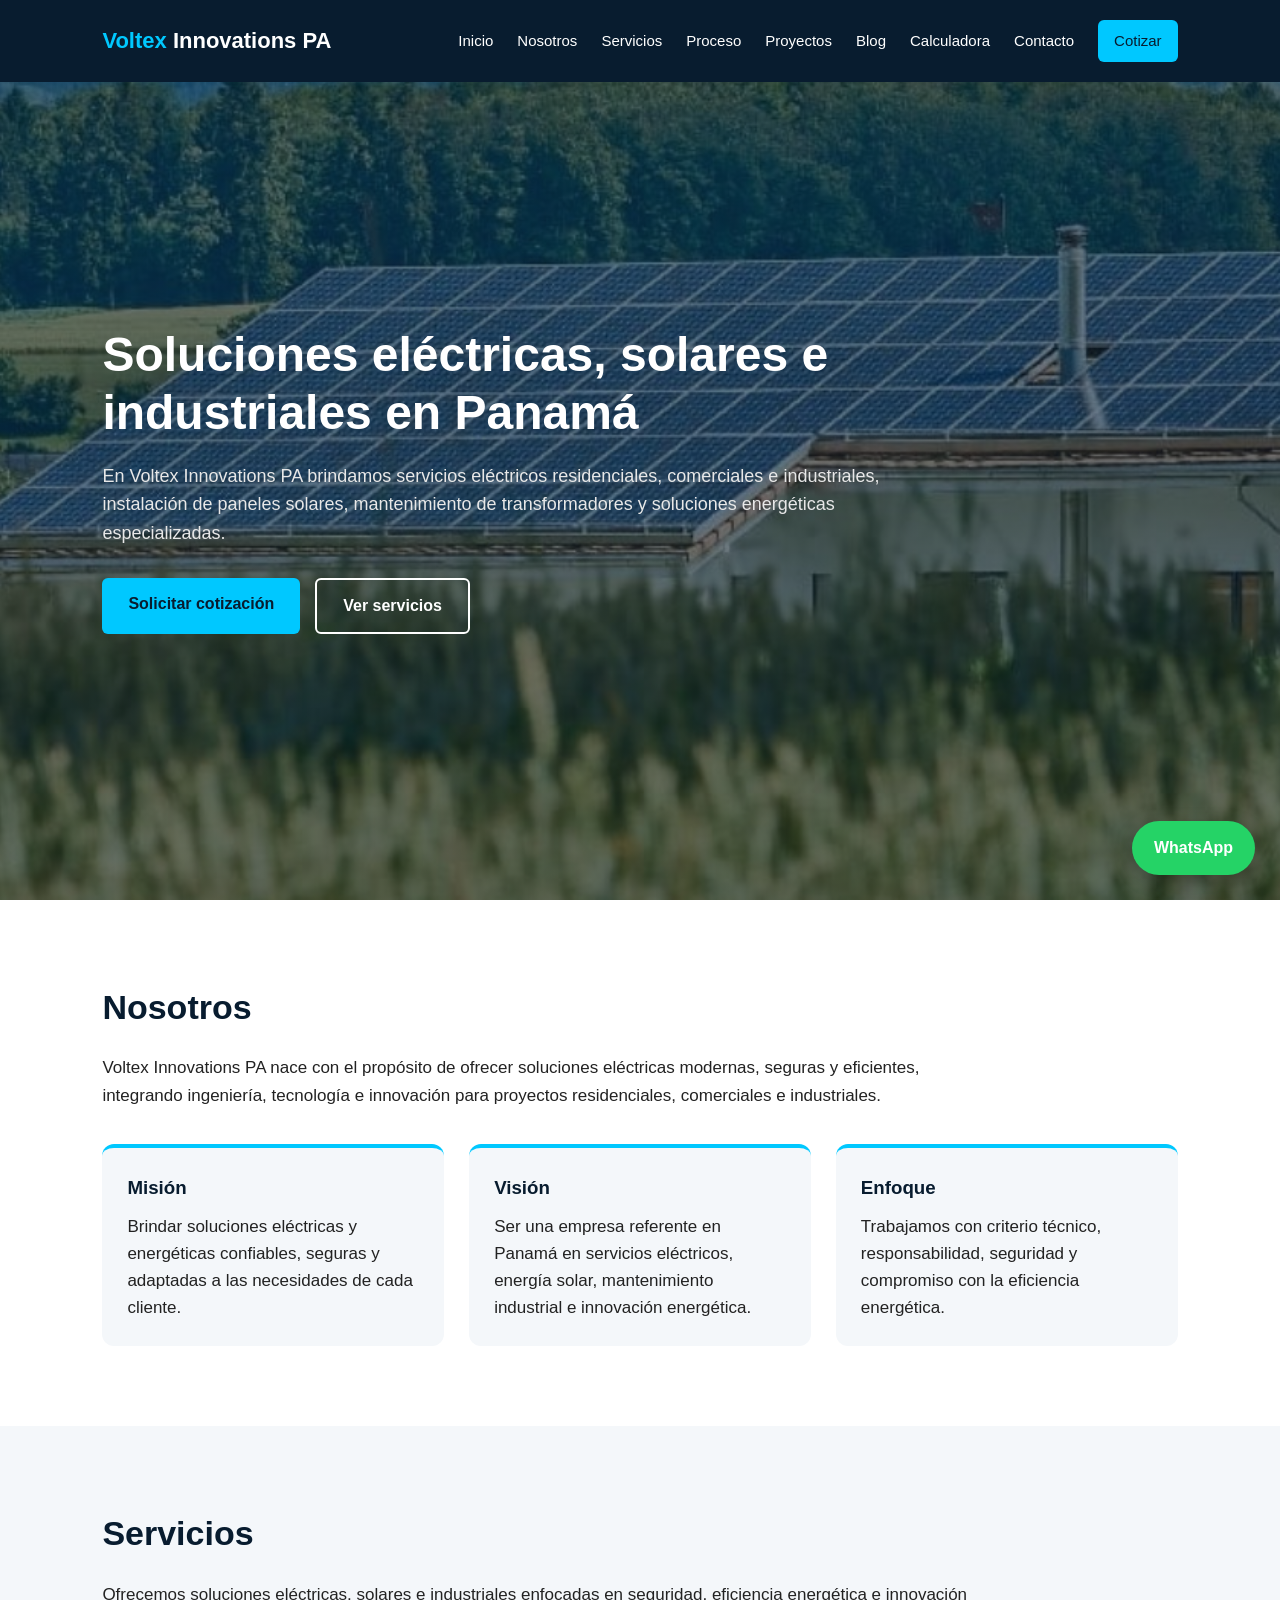
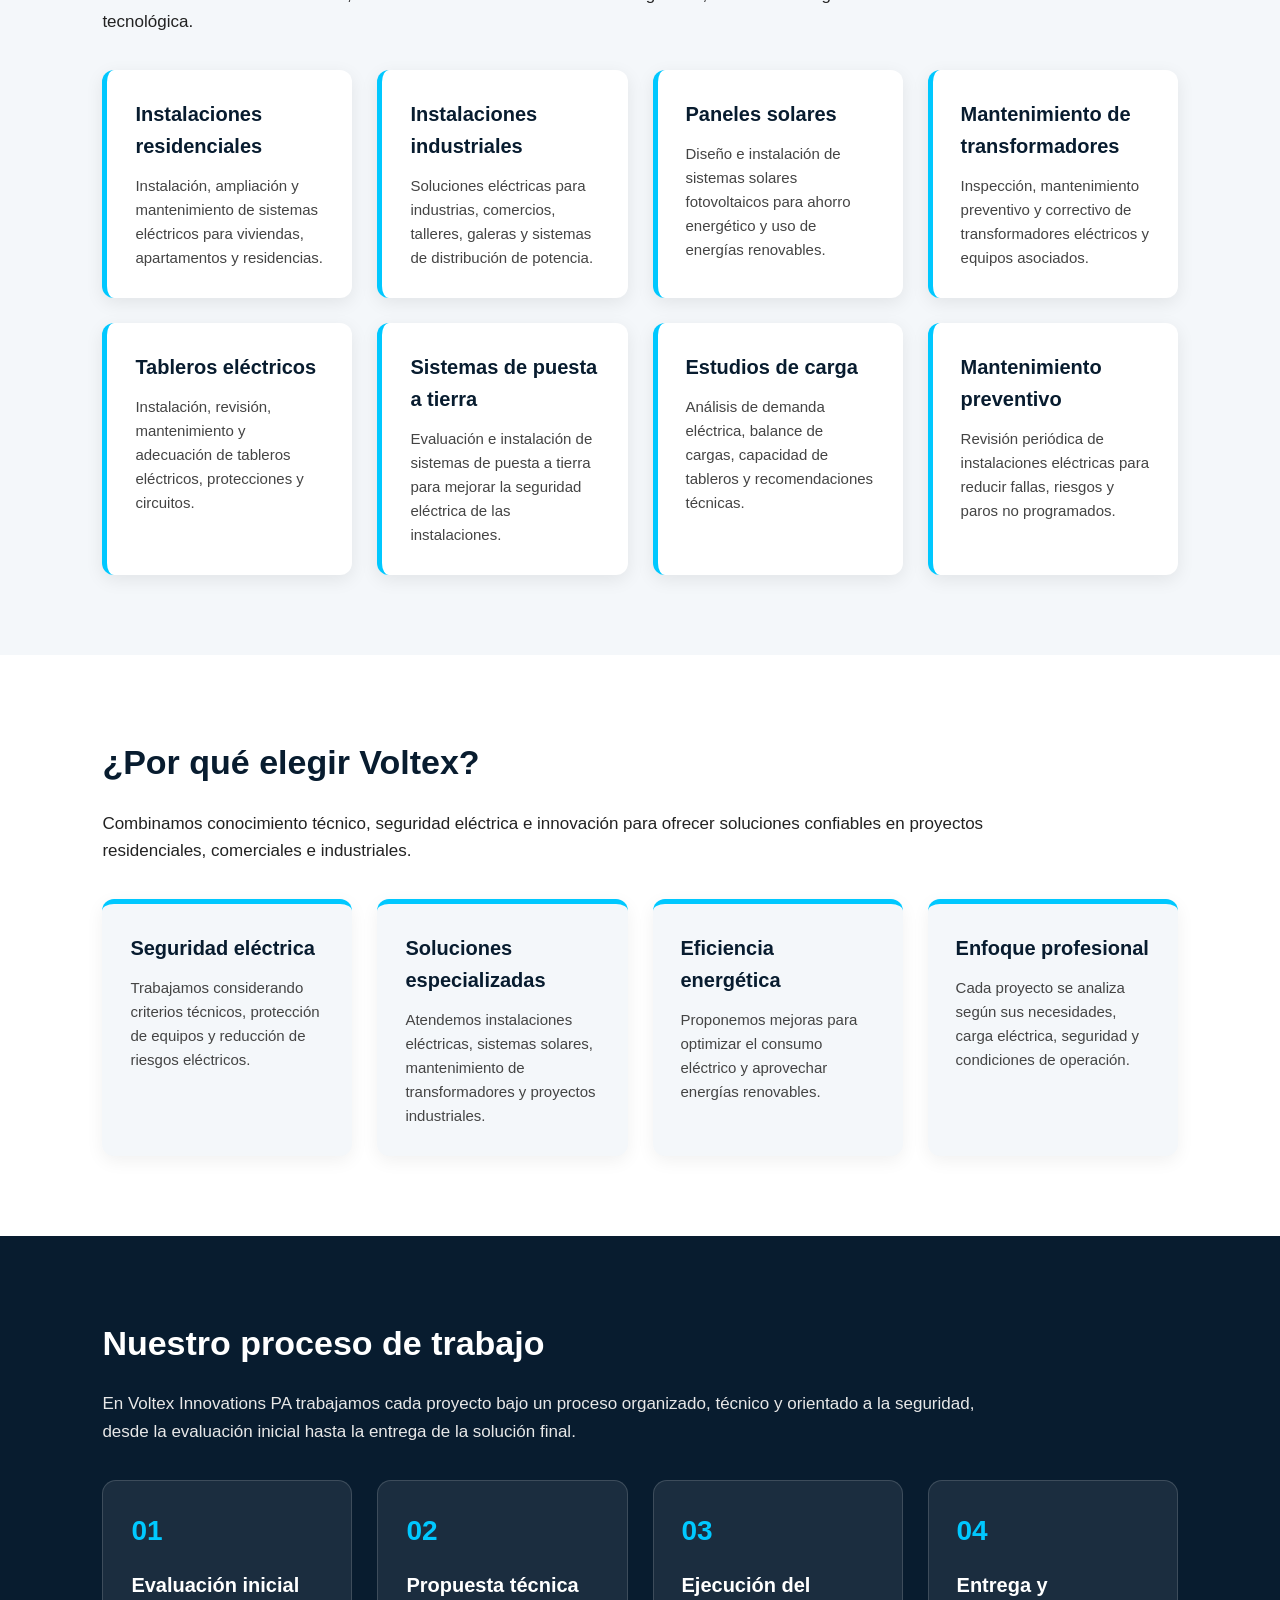
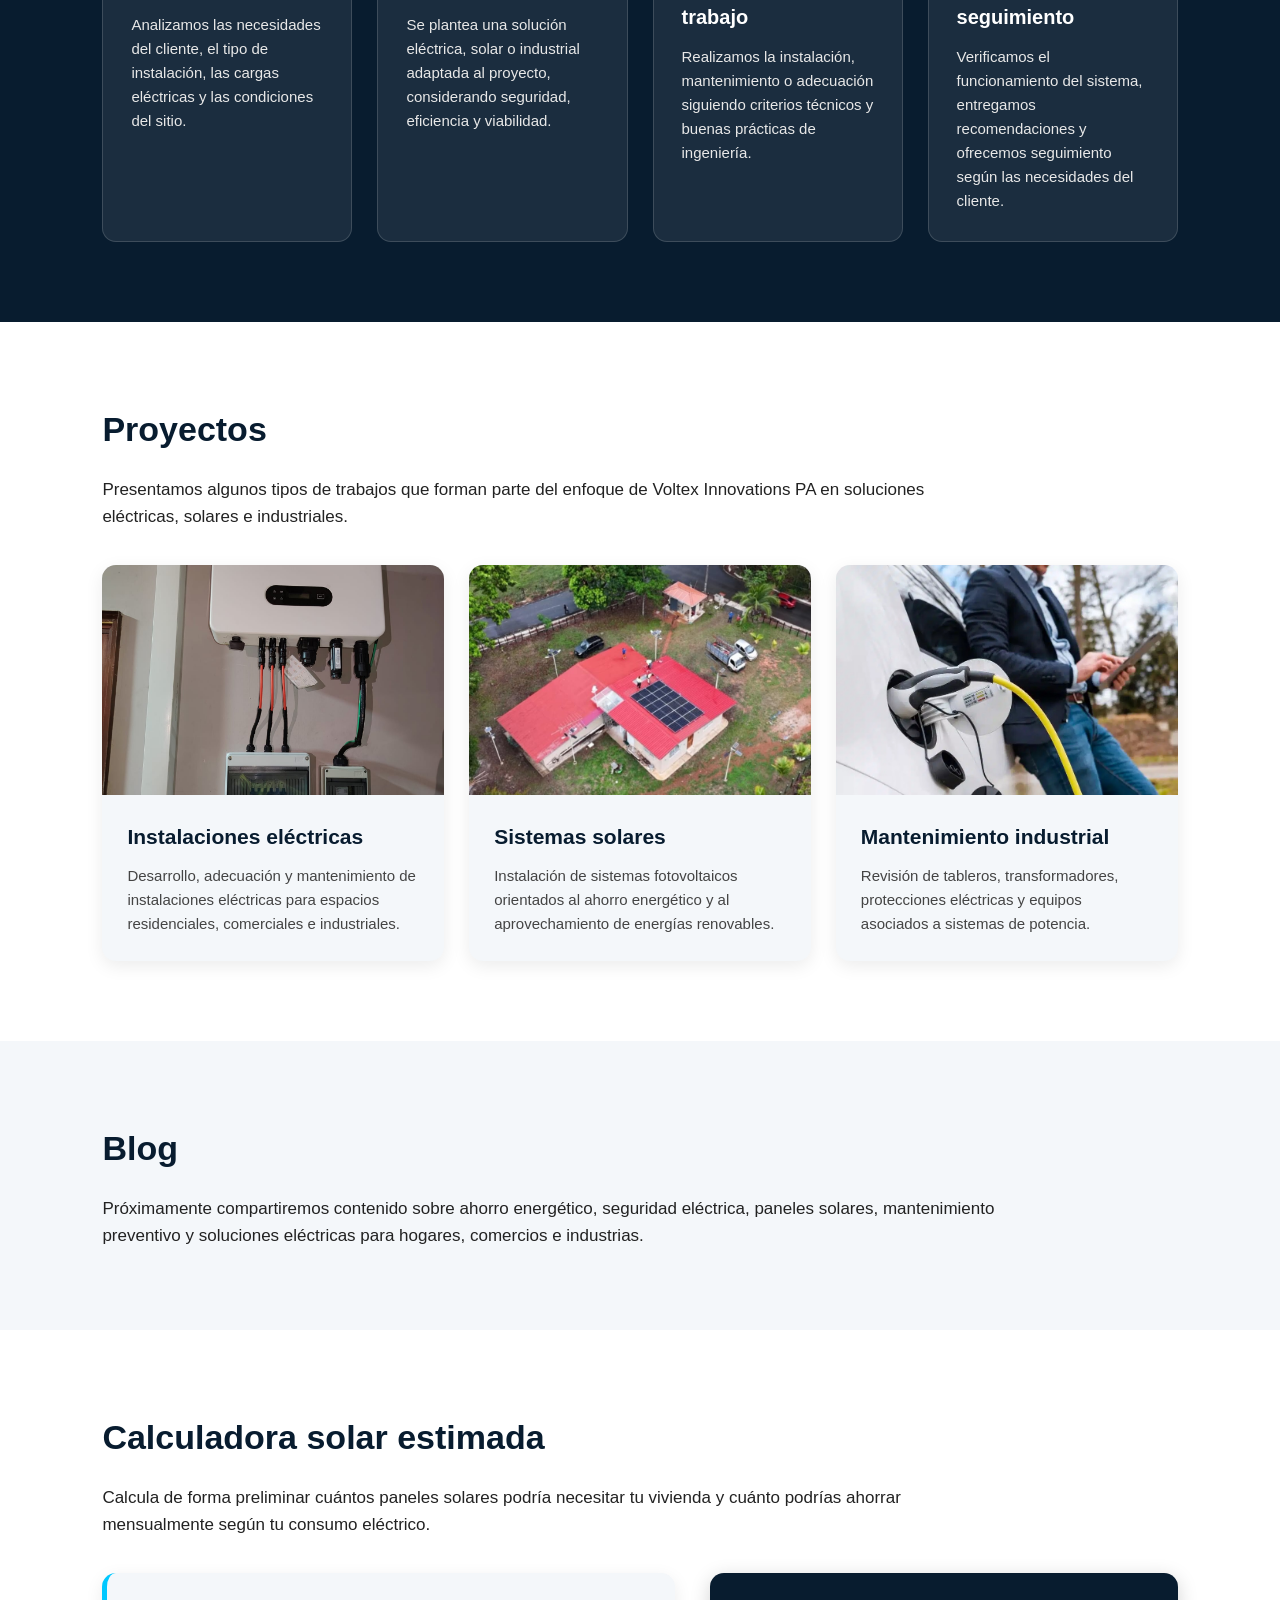
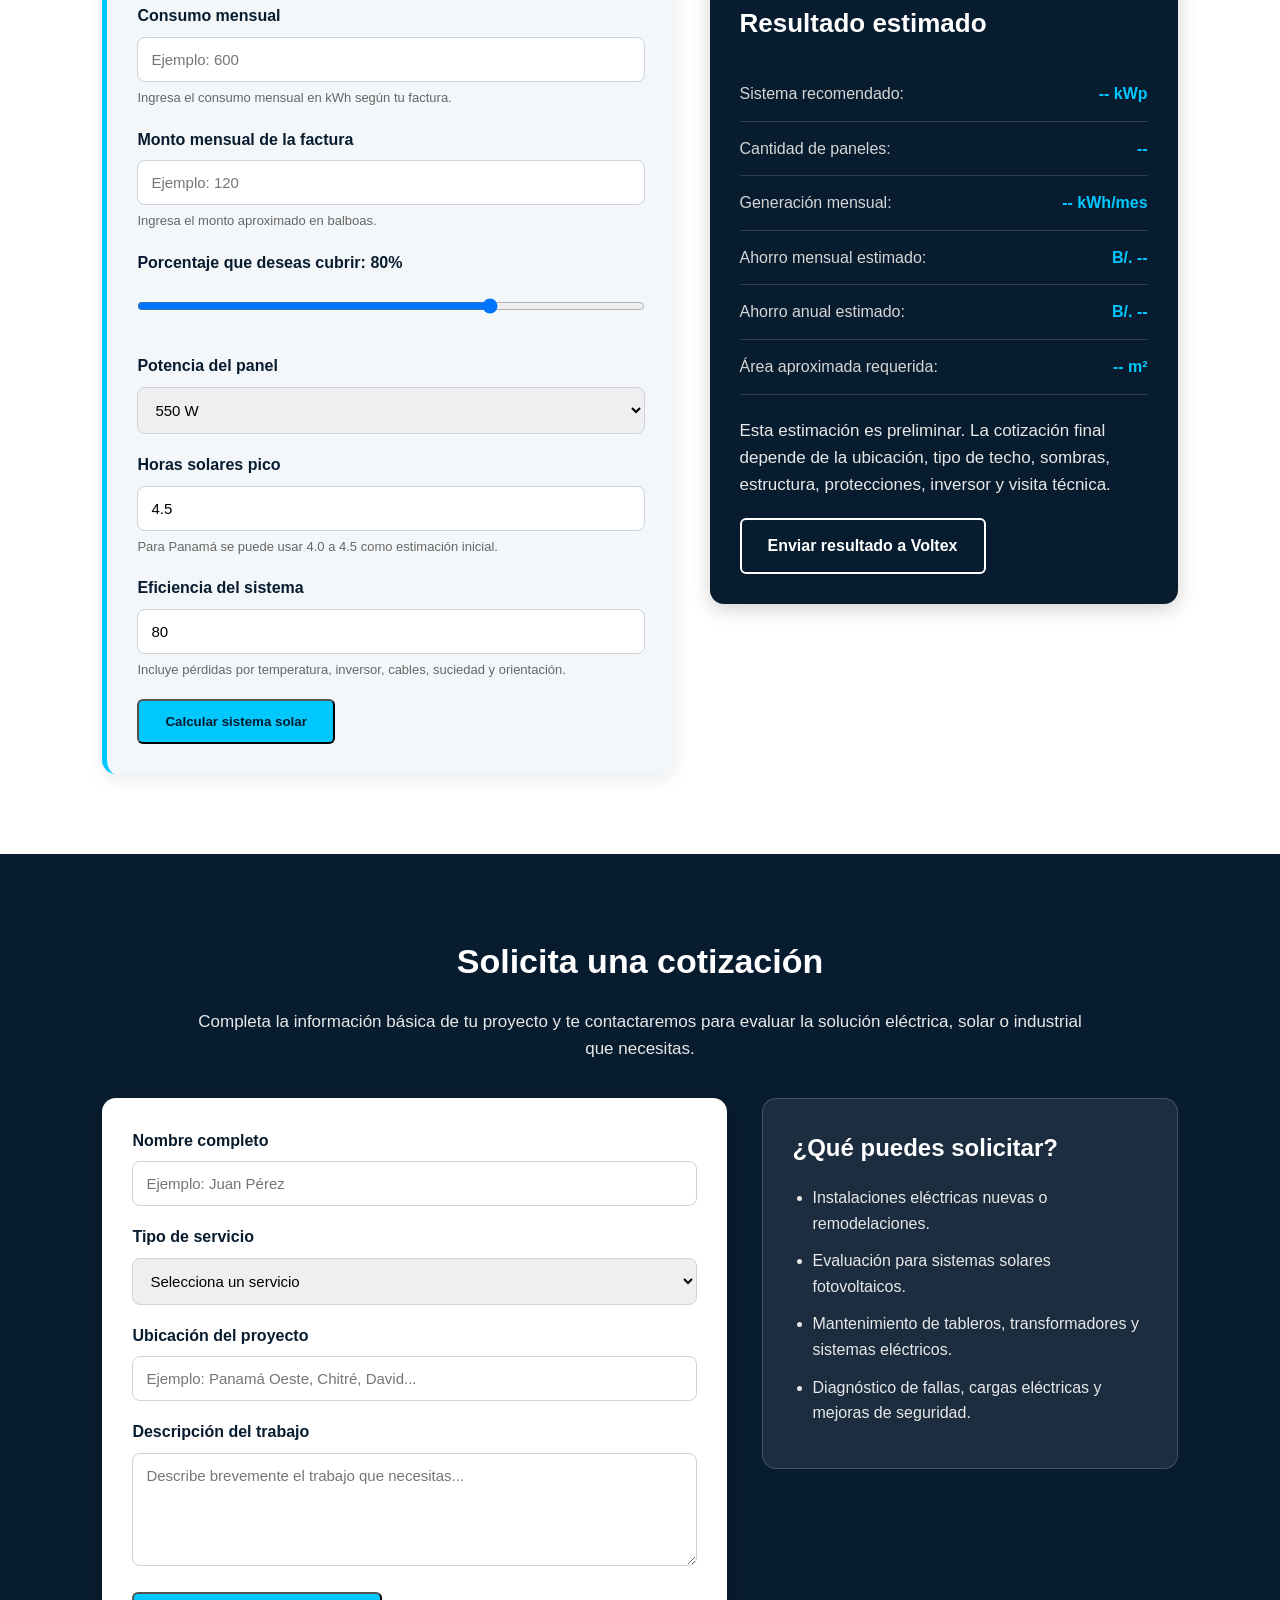
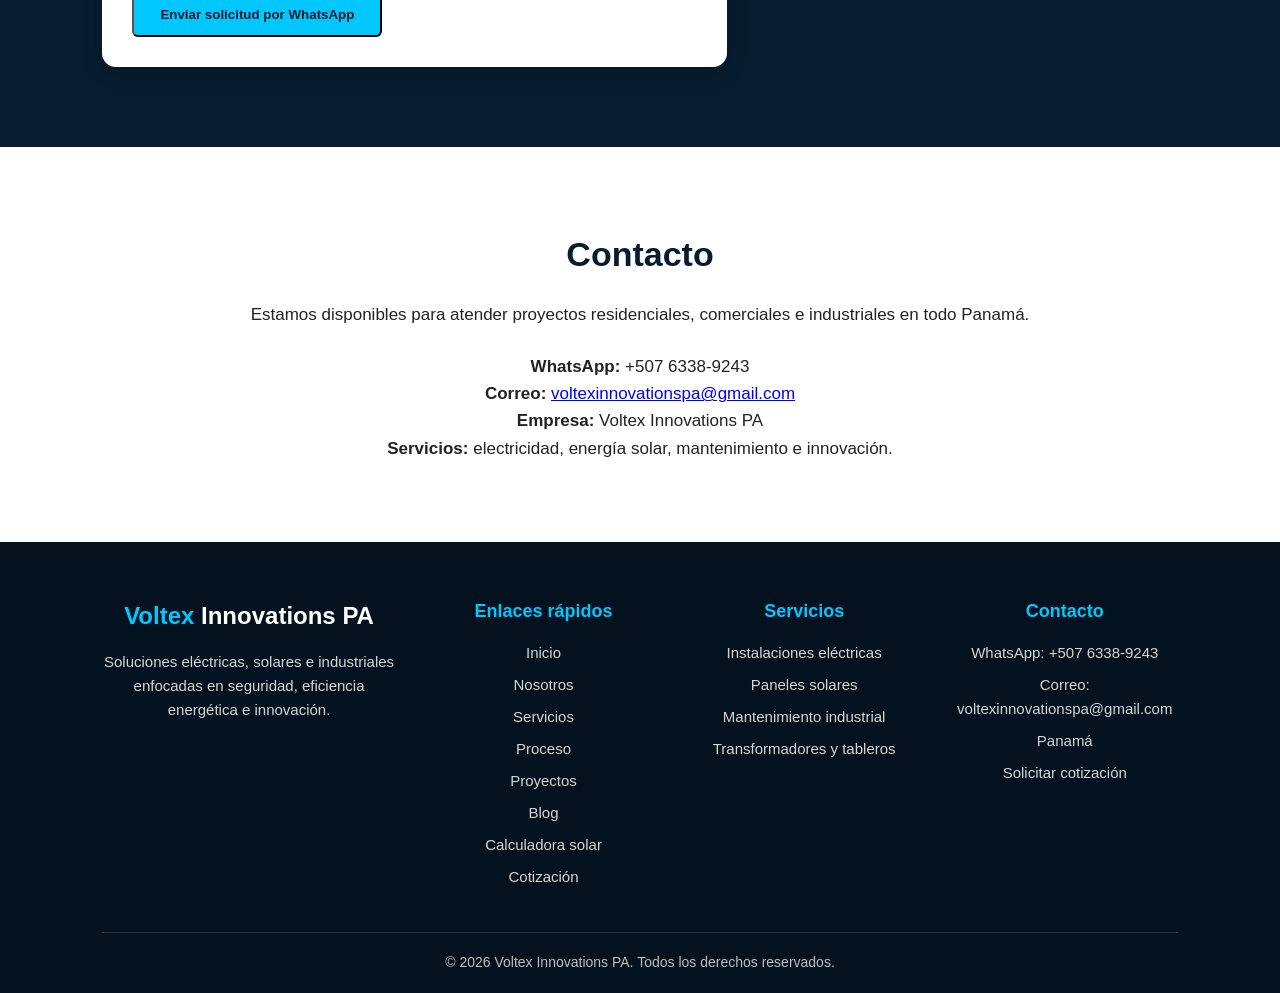
==== index.html @ 698ea549 "Oculta enlace suelto de calculadora" ====
<!DOCTYPE html>
<html lang="es">
<head>
  <meta charset="UTF-8" />
  <meta name="viewport" content="width=device-width, initial-scale=1.0" />

  <title>Voltex Innovations PA | Soluciones eléctricas y solares en Panamá</title>

  <meta
    name="description"
    content="Voltex Innovations PA ofrece soluciones eléctricas residenciales, industriales, paneles solares, mantenimiento de transformadores, tableros eléctricos y servicios energéticos especializados en Panamá."
  />

  <meta
    name="keywords"
    content="Voltex Innovations PA, instalaciones eléctricas Panamá, paneles solares Panamá, mantenimiento de transformadores, tableros eléctricos, energía solar, servicios eléctricos residenciales, servicios eléctricos industriales"
  />

  <meta name="author" content="Voltex Innovations PA" />

  <!-- Vista previa al compartir en WhatsApp, Facebook o redes sociales -->
  <meta property="og:title" content="Voltex Innovations PA" />
  <meta
    property="og:description"
    content="Soluciones eléctricas, solares e industriales enfocadas en seguridad, eficiencia energética e innovación."
  />
  <meta property="og:image" content="img/preview.jpg" />
  <meta property="og:type" content="website" />

  <!-- Ícono de la pestaña del navegador -->
  <link rel="icon" type="image/png" href="img/favicon.png" />

  <link rel="stylesheet" href="styles.css?v=2" />
</head>

<body>

  <!-- ENCABEZADO -->
  <header class="header">
    <div class="logo">
      <span>Voltex</span> Innovations PA
    </div>

    <button class="menu-toggle" id="menu-toggle" type="button" aria-label="Abrir menú">
      ☰
    </button>

    <nav class="nav" id="nav">
      <a href="#inicio">Inicio</a>
      <a href="#nosotros">Nosotros</a>
      <a href="#servicios">Servicios</a>
      <a href="#proceso">Proceso</a>
      <a href="#proyectos">Proyectos</a>
      <a href="#blog">Blog</a>
      <a href="#calculadora-solar">Calculadora</a>
      <a href="#contacto">Contacto</a>
      <a href="#cotizacion" class="nav-cta">Cotizar</a>
    </nav>
  </header>

  <!-- SECCIÓN PRINCIPAL -->
  <section id="inicio" class="hero">
    <div class="hero-content">
      <h1>Soluciones eléctricas, solares e industriales en Panamá</h1>

      <p>
        En Voltex Innovations PA brindamos servicios eléctricos residenciales,
        comerciales e industriales, instalación de paneles solares, mantenimiento
        de transformadores y soluciones energéticas especializadas.
      </p>

      <div class="hero-buttons">
        <a href="#cotizacion" class="btn primary">Solicitar cotización</a>
        <a href="#servicios" class="btn secondary">Ver servicios</a>
      </div>
    </div>
  </section>

  <!-- NOSOTROS -->
  <section id="nosotros" class="section">
    <h2>Nosotros</h2>

    <p>
      Voltex Innovations PA nace con el propósito de ofrecer soluciones eléctricas
      modernas, seguras y eficientes, integrando ingeniería, tecnología e innovación
      para proyectos residenciales, comerciales e industriales.
    </p>

    <div class="about-grid">
      <div class="about-box">
        <h3>Misión</h3>
        <p>
          Brindar soluciones eléctricas y energéticas confiables, seguras y adaptadas
          a las necesidades de cada cliente.
        </p>
      </div>

      <div class="about-box">
        <h3>Visión</h3>
        <p>
          Ser una empresa referente en Panamá en servicios eléctricos, energía solar,
          mantenimiento industrial e innovación energética.
        </p>
      </div>

      <div class="about-box">
        <h3>Enfoque</h3>
        <p>
          Trabajamos con criterio técnico, responsabilidad, seguridad y compromiso
          con la eficiencia energética.
        </p>
      </div>
    </div>
  </section>

  <!-- SERVICIOS -->
  <section id="servicios" class="section gray">
    <h2>Servicios</h2>

    <p>
      Ofrecemos soluciones eléctricas, solares e industriales enfocadas en seguridad,
      eficiencia energética e innovación tecnológica.
    </p>

    <div class="cards">
      <div class="card">
        <h3>Instalaciones residenciales</h3>
        <p>
          Instalación, ampliación y mantenimiento de sistemas eléctricos para viviendas,
          apartamentos y residencias.
        </p>
      </div>

      <div class="card">
        <h3>Instalaciones industriales</h3>
        <p>
          Soluciones eléctricas para industrias, comercios, talleres, galeras y sistemas
          de distribución de potencia.
        </p>
      </div>

      <div class="card">
        <h3>Paneles solares</h3>
        <p>
          Diseño e instalación de sistemas solares fotovoltaicos para ahorro energético
          y uso de energías renovables.
        </p>
      </div>

      <div class="card">
        <h3>Mantenimiento de transformadores</h3>
        <p>
          Inspección, mantenimiento preventivo y correctivo de transformadores eléctricos
          y equipos asociados.
        </p>
      </div>

      <div class="card">
        <h3>Tableros eléctricos</h3>
        <p>
          Instalación, revisión, mantenimiento y adecuación de tableros eléctricos,
          protecciones y circuitos.
        </p>
      </div>

      <div class="card">
        <h3>Sistemas de puesta a tierra</h3>
        <p>
          Evaluación e instalación de sistemas de puesta a tierra para mejorar la
          seguridad eléctrica de las instalaciones.
        </p>
      </div>

      <div class="card">
        <h3>Estudios de carga</h3>
        <p>
          Análisis de demanda eléctrica, balance de cargas, capacidad de tableros y
          recomendaciones técnicas.
        </p>
      </div>

      <div class="card">
        <h3>Mantenimiento preventivo</h3>
        <p>
          Revisión periódica de instalaciones eléctricas para reducir fallas, riesgos
          y paros no programados.
        </p>
      </div>
    </div>
  </section>

  <!-- POR QUÉ ELEGIRNOS -->
  <section class="section why-us">
    <h2>¿Por qué elegir Voltex?</h2>

    <p>
      Combinamos conocimiento técnico, seguridad eléctrica e innovación para ofrecer
      soluciones confiables en proyectos residenciales, comerciales e industriales.
    </p>

    <div class="why-grid">
      <div class="why-card">
        <h3>Seguridad eléctrica</h3>
        <p>
          Trabajamos considerando criterios técnicos, protección de equipos y reducción
          de riesgos eléctricos.
        </p>
      </div>

      <div class="why-card">
        <h3>Soluciones especializadas</h3>
        <p>
          Atendemos instalaciones eléctricas, sistemas solares, mantenimiento de
          transformadores y proyectos industriales.
        </p>
      </div>

      <div class="why-card">
        <h3>Eficiencia energética</h3>
        <p>
          Proponemos mejoras para optimizar el consumo eléctrico y aprovechar energías
          renovables.
        </p>
      </div>

      <div class="why-card">
        <h3>Enfoque profesional</h3>
        <p>
          Cada proyecto se analiza según sus necesidades, carga eléctrica, seguridad y
          condiciones de operación.
        </p>
      </div>
    </div>
  </section>

  <!-- PROCESO DE TRABAJO -->
  <section id="proceso" class="section process-section">
    <h2>Nuestro proceso de trabajo</h2>

    <p>
      En Voltex Innovations PA trabajamos cada proyecto bajo un proceso organizado,
      técnico y orientado a la seguridad, desde la evaluación inicial hasta la entrega
      de la solución final.
    </p>

    <div class="process-grid">
      <div class="process-card">
        <span>01</span>
        <h3>Evaluación inicial</h3>
        <p>
          Analizamos las necesidades del cliente, el tipo de instalación, las cargas
          eléctricas y las condiciones del sitio.
        </p>
      </div>

      <div class="process-card">
        <span>02</span>
        <h3>Propuesta técnica</h3>
        <p>
          Se plantea una solución eléctrica, solar o industrial adaptada al proyecto,
          considerando seguridad, eficiencia y viabilidad.
        </p>
      </div>

      <div class="process-card">
        <span>03</span>
        <h3>Ejecución del trabajo</h3>
        <p>
          Realizamos la instalación, mantenimiento o adecuación siguiendo criterios
          técnicos y buenas prácticas de ingeniería.
        </p>
      </div>

      <div class="process-card">
        <span>04</span>
        <h3>Entrega y seguimiento</h3>
        <p>
          Verificamos el funcionamiento del sistema, entregamos recomendaciones y
          ofrecemos seguimiento según las necesidades del cliente.
        </p>
      </div>
    </div>
  </section>

  <!-- PROYECTOS -->
  <section id="proyectos" class="section">
    <h2>Proyectos</h2>

    <p>
      Presentamos algunos tipos de trabajos que forman parte del enfoque de Voltex
      Innovations PA en soluciones eléctricas, solares e industriales.
    </p>

    <div class="projects-gallery">
      <div class="gallery-card">
        <img src="img/proyecto1.jpg" alt="Instalación eléctrica residencial o comercial" />

        <div class="gallery-content">
          <h3>Instalaciones eléctricas</h3>
          <p>
            Desarrollo, adecuación y mantenimiento de instalaciones eléctricas para
            espacios residenciales, comerciales e industriales.
          </p>
        </div>
      </div>

      <div class="gallery-card">
        <img src="img/proyecto2.jpg" alt="Sistema de paneles solares" />

        <div class="gallery-content">
          <h3>Sistemas solares</h3>
          <p>
            Instalación de sistemas fotovoltaicos orientados al ahorro energético y al
            aprovechamiento de energías renovables.
          </p>
        </div>
      </div>

      <div class="gallery-card">
        <img src="img/proyecto3.jpg" alt="Mantenimiento eléctrico industrial" />

        <div class="gallery-content">
          <h3>Mantenimiento industrial</h3>
          <p>
            Revisión de tableros, transformadores, protecciones eléctricas y equipos
            asociados a sistemas de potencia.
          </p>
        </div>
      </div>
    </div>
  </section>

  <!-- BLOG -->
  <section id="blog" class="section gray">
    <h2>Blog</h2>

    <p>
      Próximamente compartiremos contenido sobre ahorro energético, seguridad eléctrica,
      paneles solares, mantenimiento preventivo y soluciones eléctricas para hogares,
      comercios e industrias.
    </p>
  </section>

  <!-- CALCULADORA SOLAR - VERSION ACTUALIZADA -->
  <section id="calculadora-solar" class="section solar-calculator-section">
    <h2>Calculadora solar estimada</h2>

    <p>
      Calcula de forma preliminar cuántos paneles solares podría necesitar tu vivienda
      y cuánto podrías ahorrar mensualmente según tu consumo eléctrico.
    </p>

    <div class="solar-calculator-container">
      <form id="solar-calculator-form" class="solar-form">
        <div class="form-group">
          <label for="consumo-kwh">Consumo mensual</label>
          <input
            type="number"
            id="consumo-kwh"
            placeholder="Ejemplo: 600"
            min="1"
            required
          />
          <small>Ingresa el consumo mensual en kWh según tu factura.</small>
        </div>

        <div class="form-group">
          <label for="factura-mensual">Monto mensual de la factura</label>
          <input
            type="number"
            id="factura-mensual"
            placeholder="Ejemplo: 120"
            min="1"
            step="0.01"
            required
          />
          <small>Ingresa el monto aproximado en balboas.</small>
        </div>

        <div class="form-group">
          <label for="cobertura-solar">
            Porcentaje que deseas cubrir: <span id="cobertura-valor">80%</span>
          </label>
          <input
            type="range"
            id="cobertura-solar"
            min="30"
            max="100"
            value="80"
            step="5"
          />
        </div>

        <div class="form-group">
          <label for="potencia-panel">Potencia del panel</label>
          <select id="potencia-panel">
            <option value="550">550 W</option>
            <option value="580">580 W</option>
            <option value="600">600 W</option>
          </select>
        </div>

        <div class="form-group">
          <label for="horas-sol">Horas solares pico</label>
          <input
            type="number"
            id="horas-sol"
            value="4.5"
            min="3"
            max="6"
            step="0.1"
          />
          <small>Para Panamá se puede usar 4.0 a 4.5 como estimación inicial.</small>
        </div>

        <div class="form-group">
          <label for="eficiencia-sistema">Eficiencia del sistema</label>
          <input
            type="number"
            id="eficiencia-sistema"
            value="80"
            min="60"
            max="95"
            step="1"
          />
          <small>Incluye pérdidas por temperatura, inversor, cables, suciedad y orientación.</small>
        </div>

        <button type="submit" class="btn primary">
          Calcular sistema solar
        </button>
      </form>

      <div class="solar-results" id="solar-results">
        <h3>Resultado estimado</h3>

        <div class="result-item">
          <span>Sistema recomendado:</span>
          <strong id="resultado-kwp">-- kWp</strong>
        </div>

        <div class="result-item">
          <span>Cantidad de paneles:</span>
          <strong id="resultado-paneles">--</strong>
        </div>

        <div class="result-item">
          <span>Generación mensual:</span>
          <strong id="resultado-generacion">-- kWh/mes</strong>
        </div>

        <div class="result-item">
          <span>Ahorro mensual estimado:</span>
          <strong id="resultado-ahorro-mensual">B/. --</strong>
        </div>

        <div class="result-item">
          <span>Ahorro anual estimado:</span>
          <strong id="resultado-ahorro-anual">B/. --</strong>
        </div>

        <div class="result-item">
          <span>Área aproximada requerida:</span>
          <strong id="resultado-area">-- m²</strong>
        </div>

        <p class="solar-note">
          Esta estimación es preliminar. La cotización final depende de la ubicación,
          tipo de techo, sombras, estructura, protecciones, inversor y visita técnica.
        </p>

        <a
          id="solar-whatsapp"
          class="btn secondary solar-whatsapp-btn"
          href="#"
          target="_blank"
          rel="noopener noreferrer"
        >
          Enviar resultado a Voltex
        </a>
      </div>
    </div>
  </section>

  <!-- COTIZACIÓN -->
  <section id="cotizacion" class="section cotizacion">
    <h2>Solicita una cotización</h2>

    <p>
      Completa la información básica de tu proyecto y te contactaremos para evaluar
      la solución eléctrica, solar o industrial que necesitas.
    </p>

    <div class="quote-container">
      <form class="quote-form" id="quote-form">
        <div class="form-group">
          <label for="nombre">Nombre completo</label>
          <input
            type="text"
            id="nombre"
            name="nombre"
            placeholder="Ejemplo: Juan Pérez"
            required
          />
        </div>

        <div class="form-group">
          <label for="servicio">Tipo de servicio</label>
          <select id="servicio" name="servicio" required>
            <option value="">Selecciona un servicio</option>
            <option value="Instalación eléctrica residencial">Instalación eléctrica residencial</option>
            <option value="Instalación eléctrica industrial">Instalación eléctrica industrial</option>
            <option value="Paneles solares">Paneles solares</option>
            <option value="Mantenimiento de transformadores">Mantenimiento de transformadores</option>
            <option value="Tableros eléctricos">Tableros eléctricos</option>
            <option value="Sistema de puesta a tierra">Sistema de puesta a tierra</option>
            <option value="Estudio de carga">Estudio de carga</option>
            <option value="Mantenimiento preventivo">Mantenimiento preventivo</option>
            <option value="Otro servicio">Otro servicio</option>
          </select>
        </div>

        <div class="form-group">
          <label for="ubicacion">Ubicación del proyecto</label>
          <input
            type="text"
            id="ubicacion"
            name="ubicacion"
            placeholder="Ejemplo: Panamá Oeste, Chitré, David..."
            required
          />
        </div>

        <div class="form-group">
          <label for="descripcion">Descripción del trabajo</label>
          <textarea
            id="descripcion"
            name="descripcion"
            rows="5"
            placeholder="Describe brevemente el trabajo que necesitas..."
            required
          ></textarea>
        </div>

        <button type="submit" class="btn primary">
          Enviar solicitud por WhatsApp
        </button>
      </form>

      <div class="quote-info">
        <h3>¿Qué puedes solicitar?</h3>

        <ul>
          <li>Instalaciones eléctricas nuevas o remodelaciones.</li>
          <li>Evaluación para sistemas solares fotovoltaicos.</li>
          <li>Mantenimiento de tableros, transformadores y sistemas eléctricos.</li>
          <li>Diagnóstico de fallas, cargas eléctricas y mejoras de seguridad.</li>
        </ul>
      </div>
    </div>
  </section>

  <!-- CONTACTO -->
  <section id="contacto" class="section contacto">
    <h2>Contacto</h2>

    <p>
      Estamos disponibles para atender proyectos residenciales, comerciales e industriales
      en todo Panamá.
    </p>

    <div class="contact-info">
      <p><strong>WhatsApp:</strong> +507 6338-9243</p>

      <p>
        <strong>Correo:</strong>
        <a href="mailto:voltexinnovationspa@gmail.com">
          voltexinnovationspa@gmail.com
        </a>
      </p>

      <p><strong>Empresa:</strong> Voltex Innovations PA</p>
      <p><strong>Servicios:</strong> electricidad, energía solar, mantenimiento e innovación.</p>
    </div>
  </section>

  <!-- BOTÓN FLOTANTE DE WHATSAPP -->
  <a
    href="https://wa.me/50763389243"
    class="whatsapp-float"
    target="_blank"
    rel="noopener noreferrer"
  >
    WhatsApp
  </a>

  <!-- PIE DE PÁGINA -->
  <footer class="footer">
    <div class="footer-content">
      <div class="footer-box">
        <h3><span>Voltex</span> Innovations PA</h3>
        <p>
          Soluciones eléctricas, solares e industriales enfocadas en seguridad,
          eficiencia energética e innovación.
        </p>
      </div>

      <div class="footer-box">
        <h4>Enlaces rápidos</h4>
        <a href="#inicio">Inicio</a>
        <a href="#nosotros">Nosotros</a>
        <a href="#servicios">Servicios</a>
        <a href="#proceso">Proceso</a>
        <a href="#proyectos">Proyectos</a>
        <a href="#blog">Blog</a>
        <a href="#calculadora-solar">Calculadora solar</a>
        <a href="#cotizacion">Cotización</a>
      </div>

      <div class="footer-box">
        <h4>Servicios</h4>
        <p>Instalaciones eléctricas</p>
        <p>Paneles solares</p>
        <p>Mantenimiento industrial</p>
        <p>Transformadores y tableros</p>
      </div>

      <div class="footer-box">
        <h4>Contacto</h4>
        <p>WhatsApp: +507 6338-9243</p>

        <p>
          Correo:
          <a href="mailto:voltexinnovationspa@gmail.com">
            voltexinnovationspa@gmail.com
          </a>
        </p>

        <p>Panamá</p>

        <a href="https://wa.me/50763389243" target="_blank" rel="noopener noreferrer">
          Solicitar cotización
        </a>
      </div>
    </div>

    <div class="footer-bottom">
      <p>© 2026 Voltex Innovations PA. Todos los derechos reservados.</p>
    </div>
  </footer>

  <script src="script.js"></script>
</body>
</html>
---- styles.css ----
/* CONFIGURACIÓN GENERAL */
* {
  margin: 0;
  padding: 0;
  box-sizing: border-box;
}

html {
  scroll-behavior: smooth;
}

body {
  font-family: Arial, Helvetica, sans-serif;
  background-color: #f4f7fa;
  color: #222;
  line-height: 1.6;
}

section {
  scroll-margin-top: 90px;
}

/* ENCABEZADO */
.header {
  width: 100%;
  padding: 20px 8%;
  background-color: #081c2f;
  color: white;
  display: flex;
  justify-content: space-between;
  align-items: center;
  position: fixed;
  top: 0;
  z-index: 1000;
}

.logo {
  font-size: 22px;
  font-weight: bold;
}

.logo span {
  color: #00c8ff;
}

.nav {
  display: flex;
  align-items: center;
}

.nav a {
  color: white;
  text-decoration: none;
  margin-left: 24px;
  font-size: 15px;
  font-weight: 500;
  transition: 0.3s;
}

.nav a:hover {
  color: #00c8ff;
}

/* BOTÓN COTIZAR EN MENÚ */
.nav-cta {
  background-color: #00c8ff;
  color: #081c2f !important;
  padding: 9px 16px;
  border-radius: 6px;
  font-weight: bold;
}

.nav-cta:hover {
  background-color: white;
  color: #081c2f !important;
}

/* BOTÓN DEL MENÚ MÓVIL */
.menu-toggle {
  display: none;
  background: none;
  border: none;
  color: white;
  font-size: 30px;
  cursor: pointer;
}

/* HERO */
.hero {
  min-height: 100vh;
  padding: 120px 8% 60px;
  background-image: linear-gradient(
      rgba(8, 28, 47, 0.58),
      rgba(8, 28, 47, 0.58)
    ),
    url("./img/fondo.jpg");
  background-size: cover;
  background-position: center;
  background-repeat: no-repeat;
  display: flex;
  align-items: center;
  color: white;
}

.hero-content {
  max-width: 780px;
}

.hero h1 {
  font-size: 48px;
  line-height: 1.2;
  margin-bottom: 20px;
}

.hero p {
  font-size: 18px;
  margin-bottom: 30px;
  color: #e8e8e8;
}

.hero-buttons {
  display: flex;
  gap: 15px;
  flex-wrap: wrap;
}

/* BOTONES */
.btn {
  display: inline-block;
  padding: 13px 26px;
  border-radius: 6px;
  text-decoration: none;
  font-weight: bold;
  transition: 0.3s;
}

.btn.primary {
  background-color: #00c8ff;
  color: #081c2f;
}

.btn.primary:hover {
  background-color: white;
}

.btn.secondary {
  border: 2px solid white;
  color: white;
}

.btn.secondary:hover {
  background-color: white;
  color: #081c2f;
}

/* SECCIONES */
.section {
  padding: 80px 8%;
  background-color: white;
}

.section.gray {
  background-color: #f4f7fa;
}

.section h2 {
  font-size: 34px;
  color: #081c2f;
  margin-bottom: 20px;
}

.section p {
  max-width: 900px;
  font-size: 17px;
}

/* NOSOTROS */
.about-grid {
  margin-top: 35px;
  display: grid;
  grid-template-columns: repeat(3, 1fr);
  gap: 25px;
}

.about-box {
  background-color: #f4f7fa;
  padding: 25px;
  border-radius: 12px;
  border-top: 4px solid #00c8ff;
}

.about-box h3 {
  color: #081c2f;
  margin-bottom: 10px;
}

/* TARJETAS DE SERVICIOS */
.cards {
  margin-top: 35px;
  display: grid;
  grid-template-columns: repeat(4, 1fr);
  gap: 25px;
}

.card {
  background-color: white;
  padding: 28px;
  border-radius: 12px;
  border-left: 5px solid #00c8ff;
  box-shadow: 0 5px 18px rgba(0, 0, 0, 0.08);
  transition: 0.3s;
}

.card:hover {
  transform: translateY(-6px);
}

.card h3 {
  color: #081c2f;
  margin-bottom: 12px;
  font-size: 20px;
}

.card p {
  font-size: 15px;
  color: #444;
}

/* PROYECTOS */
.projects-grid {
  margin-top: 35px;
  display: grid;
  grid-template-columns: repeat(3, 1fr);
  gap: 25px;
}

.project-card {
  background-color: #f4f7fa;
  padding: 30px;
  border-radius: 12px;
  border: 2px dashed #00c8ff;
}

.project-card h3 {
  color: #081c2f;
  margin-bottom: 10px;
}

/* COTIZACIÓN */
.cotizacion {
  text-align: center;
  background-color: #081c2f;
  color: white;
}

.cotizacion h2 {
  color: white;
}

.cotizacion p {
  margin: 0 auto 25px;
  color: #e8e8e8;
}

/* CONTACTO */
.contacto {
  text-align: center;
}

.contacto p {
  margin-left: auto;
  margin-right: auto;
}

.contact-info {
  margin-top: 25px;
}

/* BOTÓN FLOTANTE DE WHATSAPP */
.whatsapp-float {
  position: fixed;
  right: 25px;
  bottom: 25px;
  background-color: #25d366;
  color: white;
  padding: 14px 22px;
  border-radius: 50px;
  text-decoration: none;
  font-weight: bold;
  box-shadow: 0 5px 18px rgba(0, 0, 0, 0.25);
  z-index: 2000;
  transition: 0.3s;
}

.whatsapp-float:hover {
  transform: scale(1.08);
  background-color: #1ebe5d;
}

/* FOOTER */
.footer {
  background-color: #04111f;
  color: white;
  text-align: center;
  padding: 20px;
  font-size: 14px;
}

/* RESPONSIVE TABLET */
@media (max-width: 1000px) {
  .cards {
    grid-template-columns: repeat(2, 1fr);
  }

  .about-grid,
  .projects-grid {
    grid-template-columns: 1fr;
  }

  .hero h1 {
    font-size: 40px;
  }
}

/* RESPONSIVE CELULAR */
@media (max-width: 768px) {
  .header {
    flex-direction: row;
    padding: 18px 6%;
  }

  .logo {
    font-size: 18px;
  }

  .menu-toggle {
    display: block;
  }

  .nav {
    position: absolute;
    top: 70px;
    left: 0;
    width: 100%;
    background-color: #081c2f;
    display: none;
    flex-direction: column;
    text-align: center;
    padding: 20px 0;
    border-top: 1px solid rgba(255, 255, 255, 0.15);
  }

  .nav.active {
    display: flex;
  }

  .nav a {
    margin: 12px 0;
    font-size: 16px;
  }

  .nav-cta {
    width: fit-content;
    margin: 15px auto 0 !important;
  }

  .hero {
    padding: 130px 6% 60px;
  }

  .hero h1 {
    font-size: 32px;
  }

  .hero p {
    font-size: 16px;
  }

  .section {
    padding: 65px 6%;
  }

  .section h2 {
    font-size: 30px;
  }

  .cards {
    grid-template-columns: 1fr;
  }

  .whatsapp-float {
    right: 18px;
    bottom: 18px;
    padding: 12px 18px;
    font-size: 14px;
  }
}
/* FORMULARIO DE COTIZACIÓN */
.quote-container {
  margin-top: 35px;
  display: grid;
  grid-template-columns: 1.2fr 0.8fr;
  gap: 35px;
  align-items: start;
}

.quote-form {
  background-color: white;
  color: #222;
  padding: 30px;
  border-radius: 14px;
  text-align: left;
  box-shadow: 0 5px 20px rgba(0, 0, 0, 0.18);
}

.form-group {
  margin-bottom: 18px;
}

.form-group label {
  display: block;
  margin-bottom: 8px;
  color: #081c2f;
  font-weight: bold;
}

.form-group input,
.form-group select,
.form-group textarea {
  width: 100%;
  padding: 13px;
  border: 1px solid #ccd3da;
  border-radius: 8px;
  font-size: 15px;
  font-family: Arial, Helvetica, sans-serif;
}

.form-group input:focus,
.form-group select:focus,
.form-group textarea:focus {
  outline: none;
  border-color: #00c8ff;
  box-shadow: 0 0 0 3px rgba(0, 200, 255, 0.18);
}

.quote-info {
  background-color: rgba(255, 255, 255, 0.08);
  padding: 30px;
  border-radius: 14px;
  text-align: left;
  border: 1px solid rgba(255, 255, 255, 0.18);
}

.quote-info h3 {
  margin-bottom: 18px;
  color: white;
  font-size: 24px;
}

.quote-info ul {
  padding-left: 20px;
}

.quote-info li {
  margin-bottom: 12px;
  color: #e8e8e8;
}

/* RESPONSIVE FORMULARIO */
@media (max-width: 768px) {
  .quote-container {
    grid-template-columns: 1fr;
  }

  .quote-form {
    padding: 24px;
  }

  .quote-info {
    padding: 24px;
  }
}
/* POR QUÉ ELEGIRNOS */
.why-us {
  background-color: white;
}

.why-grid {
  margin-top: 35px;
  display: grid;
  grid-template-columns: repeat(4, 1fr);
  gap: 25px;
}

.why-card {
  background-color: #f4f7fa;
  padding: 28px;
  border-radius: 12px;
  border-top: 5px solid #00c8ff;
  box-shadow: 0 5px 18px rgba(0, 0, 0, 0.06);
  transition: 0.3s;
}

.why-card:hover {
  transform: translateY(-6px);
}

.why-card h3 {
  color: #081c2f;
  margin-bottom: 12px;
  font-size: 20px;
}

.why-card p {
  color: #444;
  font-size: 15px;
}

/* GALERÍA DE PROYECTOS */
.projects-gallery {
  margin-top: 35px;
  display: grid;
  grid-template-columns: repeat(3, 1fr);
  gap: 25px;
}

.gallery-card {
  background-color: #f4f7fa;
  border-radius: 14px;
  overflow: hidden;
  box-shadow: 0 5px 18px rgba(0, 0, 0, 0.08);
  transition: 0.3s;
}

.gallery-card:hover {
  transform: translateY(-6px);
}

.gallery-card img {
  width: 100%;
  height: 230px;
  object-fit: cover;
  display: block;
}

.gallery-content {
  padding: 25px;
}

.gallery-content h3 {
  color: #081c2f;
  margin-bottom: 10px;
  font-size: 21px;
}

.gallery-content p {
  color: #444;
  font-size: 15px;
}

/* RESPONSIVE PARA NUEVAS SECCIONES */
@media (max-width: 1000px) {
  .why-grid {
    grid-template-columns: repeat(2, 1fr);
  }

  .projects-gallery {
    grid-template-columns: 1fr;
  }
}

@media (max-width: 768px) {
  .why-grid {
    grid-template-columns: 1fr;
  }

  .gallery-card img {
    height: 210px;
  }
}
/* PROCESO DE TRABAJO */
.process-section {
  background-color: #081c2f;
  color: white;
}

.process-section h2 {
  color: white;
}

.process-section > p {
  color: #e8e8e8;
}

.process-grid {
  margin-top: 35px;
  display: grid;
  grid-template-columns: repeat(4, 1fr);
  gap: 25px;
}

.process-card {
  background-color: rgba(255, 255, 255, 0.08);
  padding: 28px;
  border-radius: 14px;
  border: 1px solid rgba(255, 255, 255, 0.15);
  transition: 0.3s;
}

.process-card:hover {
  transform: translateY(-6px);
  background-color: rgba(255, 255, 255, 0.12);
}

.process-card span {
  display: inline-block;
  font-size: 28px;
  font-weight: bold;
  color: #00c8ff;
  margin-bottom: 15px;
}

.process-card h3 {
  color: white;
  margin-bottom: 12px;
  font-size: 20px;
}

.process-card p {
  color: #e8e8e8;
  font-size: 15px;
}

/* FOOTER PROFESIONAL */
.footer {
  background-color: #04111f;
  color: white;
  padding: 55px 8% 20px;
}

.footer-content {
  display: grid;
  grid-template-columns: 1.3fr 1fr 1fr 1fr;
  gap: 35px;
  margin-bottom: 35px;
}

.footer-box h3 {
  font-size: 24px;
  margin-bottom: 15px;
}

.footer-box h3 span {
  color: #00c8ff;
}

.footer-box h4 {
  font-size: 18px;
  margin-bottom: 15px;
  color: #00c8ff;
}

.footer-box p {
  color: #d6d6d6;
  margin-bottom: 8px;
  font-size: 15px;
}

.footer-box a {
  display: block;
  color: #d6d6d6;
  text-decoration: none;
  margin-bottom: 8px;
  font-size: 15px;
  transition: 0.3s;
}

.footer-box a:hover {
  color: #00c8ff;
}

.footer-bottom {
  border-top: 1px solid rgba(255, 255, 255, 0.15);
  padding-top: 18px;
  text-align: center;
}

.footer-bottom p {
  color: #bfbfbf;
  font-size: 14px;
}

/* RESPONSIVE PROCESO Y FOOTER */
@media (max-width: 1000px) {
  .process-grid {
    grid-template-columns: repeat(2, 1fr);
  }

  .footer-content {
    grid-template-columns: repeat(2, 1fr);
  }
}

@media (max-width: 768px) {
  .process-grid {
    grid-template-columns: 1fr;
  }

  .footer-content {
    grid-template-columns: 1fr;
  }

  .footer {
    padding: 45px 6% 20px;
  }
}
/* CALCULADORA SOLAR */
.solar-calculator-section {
  background-color: white;
}

.solar-calculator-container {
  margin-top: 35px;
  display: grid;
  grid-template-columns: 1.1fr 0.9fr;
  gap: 35px;
  align-items: start;
}

.solar-form {
  background-color: #f4f7fa;
  padding: 30px;
  border-radius: 14px;
  text-align: left;
  border-left: 5px solid #00c8ff;
  box-shadow: 0 5px 18px rgba(0, 0, 0, 0.08);
}

.solar-form small {
  display: block;
  margin-top: 6px;
  color: #666;
  font-size: 13px;
}

.solar-results {
  background-color: #081c2f;
  color: white;
  padding: 30px;
  border-radius: 14px;
  box-shadow: 0 5px 20px rgba(0, 0, 0, 0.18);
}

.solar-results h3 {
  font-size: 26px;
  margin-bottom: 22px;
  color: white;
}

.result-item {
  display: flex;
  justify-content: space-between;
  gap: 15px;
  padding: 14px 0;
  border-bottom: 1px solid rgba(255, 255, 255, 0.15);
}

.result-item span {
  color: #d6d6d6;
}

.result-item strong {
  color: #00c8ff;
  text-align: right;
}

.solar-note {
  margin-top: 22px;
  color: #e8e8e8;
  font-size: 14px;
}

.solar-whatsapp-btn {
  margin-top: 20px;
  border-color: #00c8ff;
  color: white;
}

.solar-whatsapp-btn:hover {
  background-color: #00c8ff;
  color: #081c2f;
}

@media (max-width: 900px) {
  .solar-calculator-container {
    grid-template-columns: 1fr;
  }

  .result-item {
    flex-direction: column;
  }

  .result-item strong {
    text-align: left;
  }
}
/* Corrige enlace suelto de calculadora fuera del menú */
body > a[href="#calculadora-solar"] {
  display: none !important;
}
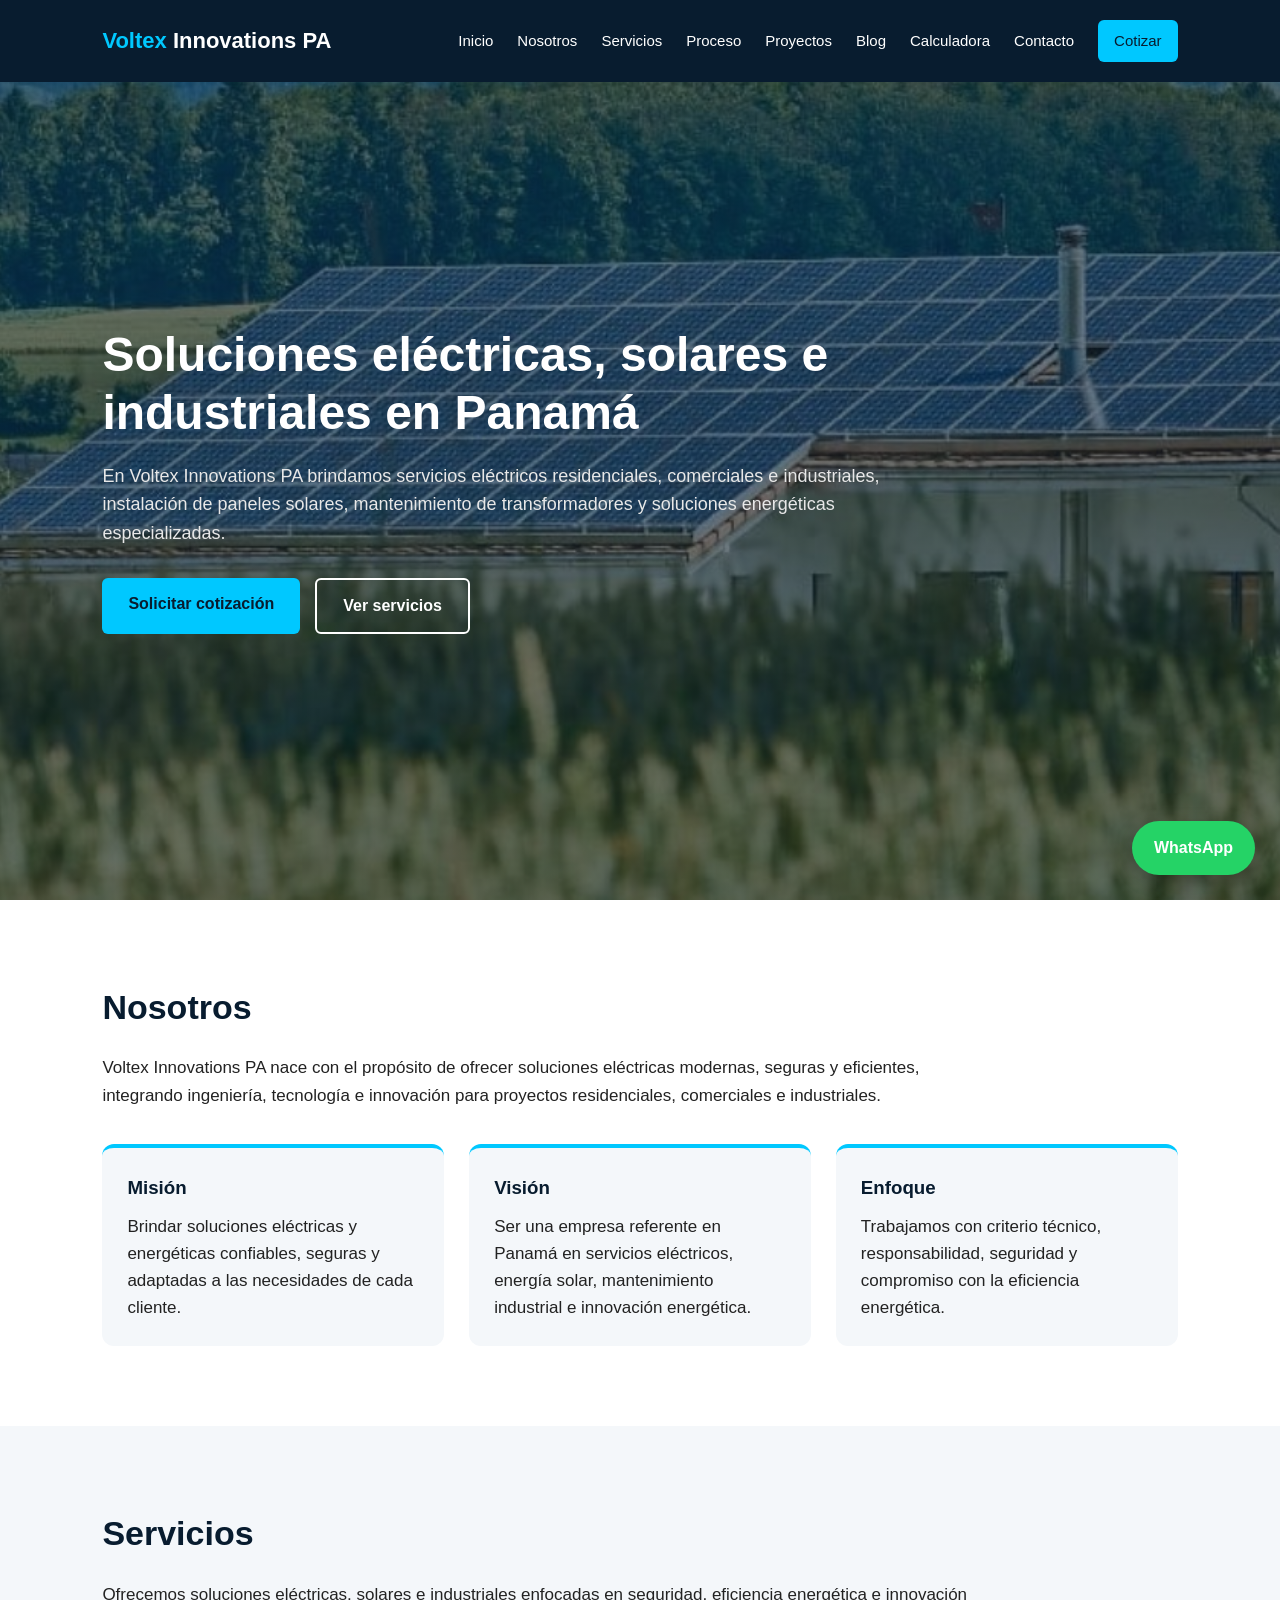
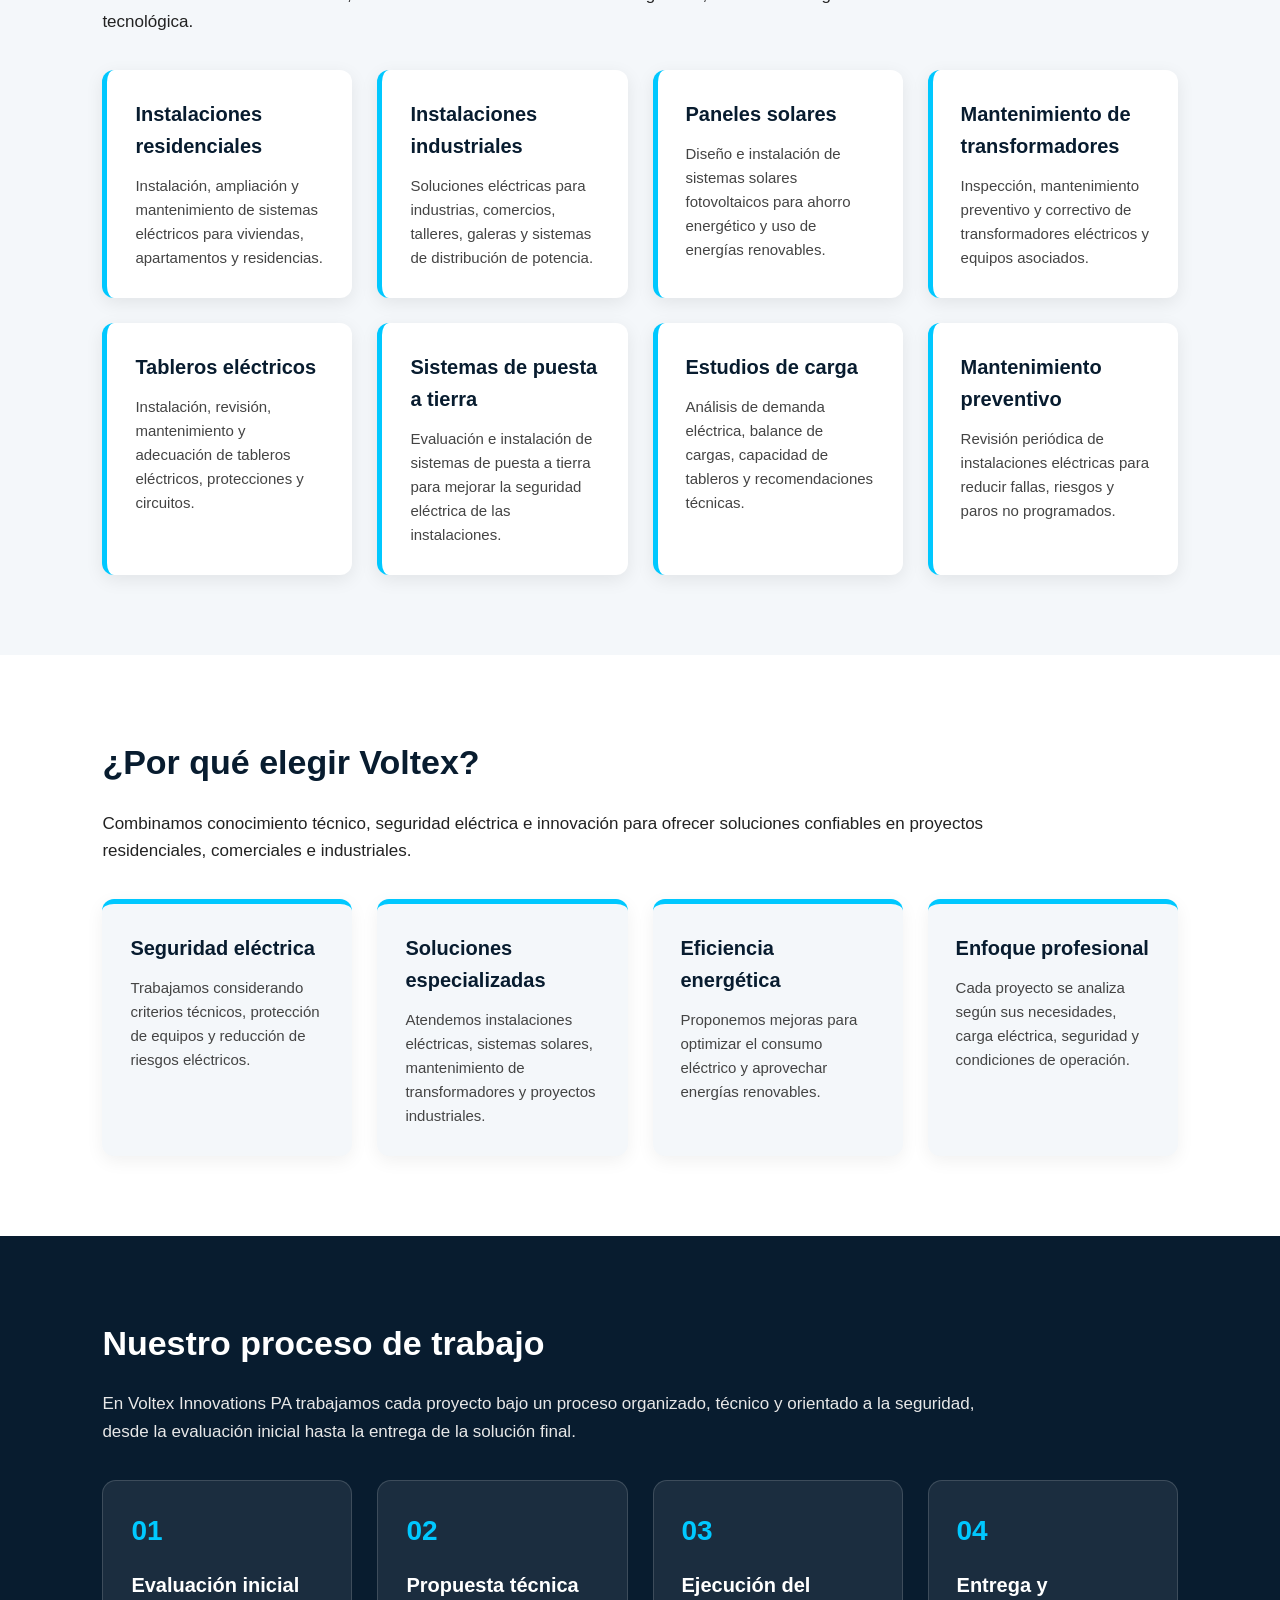
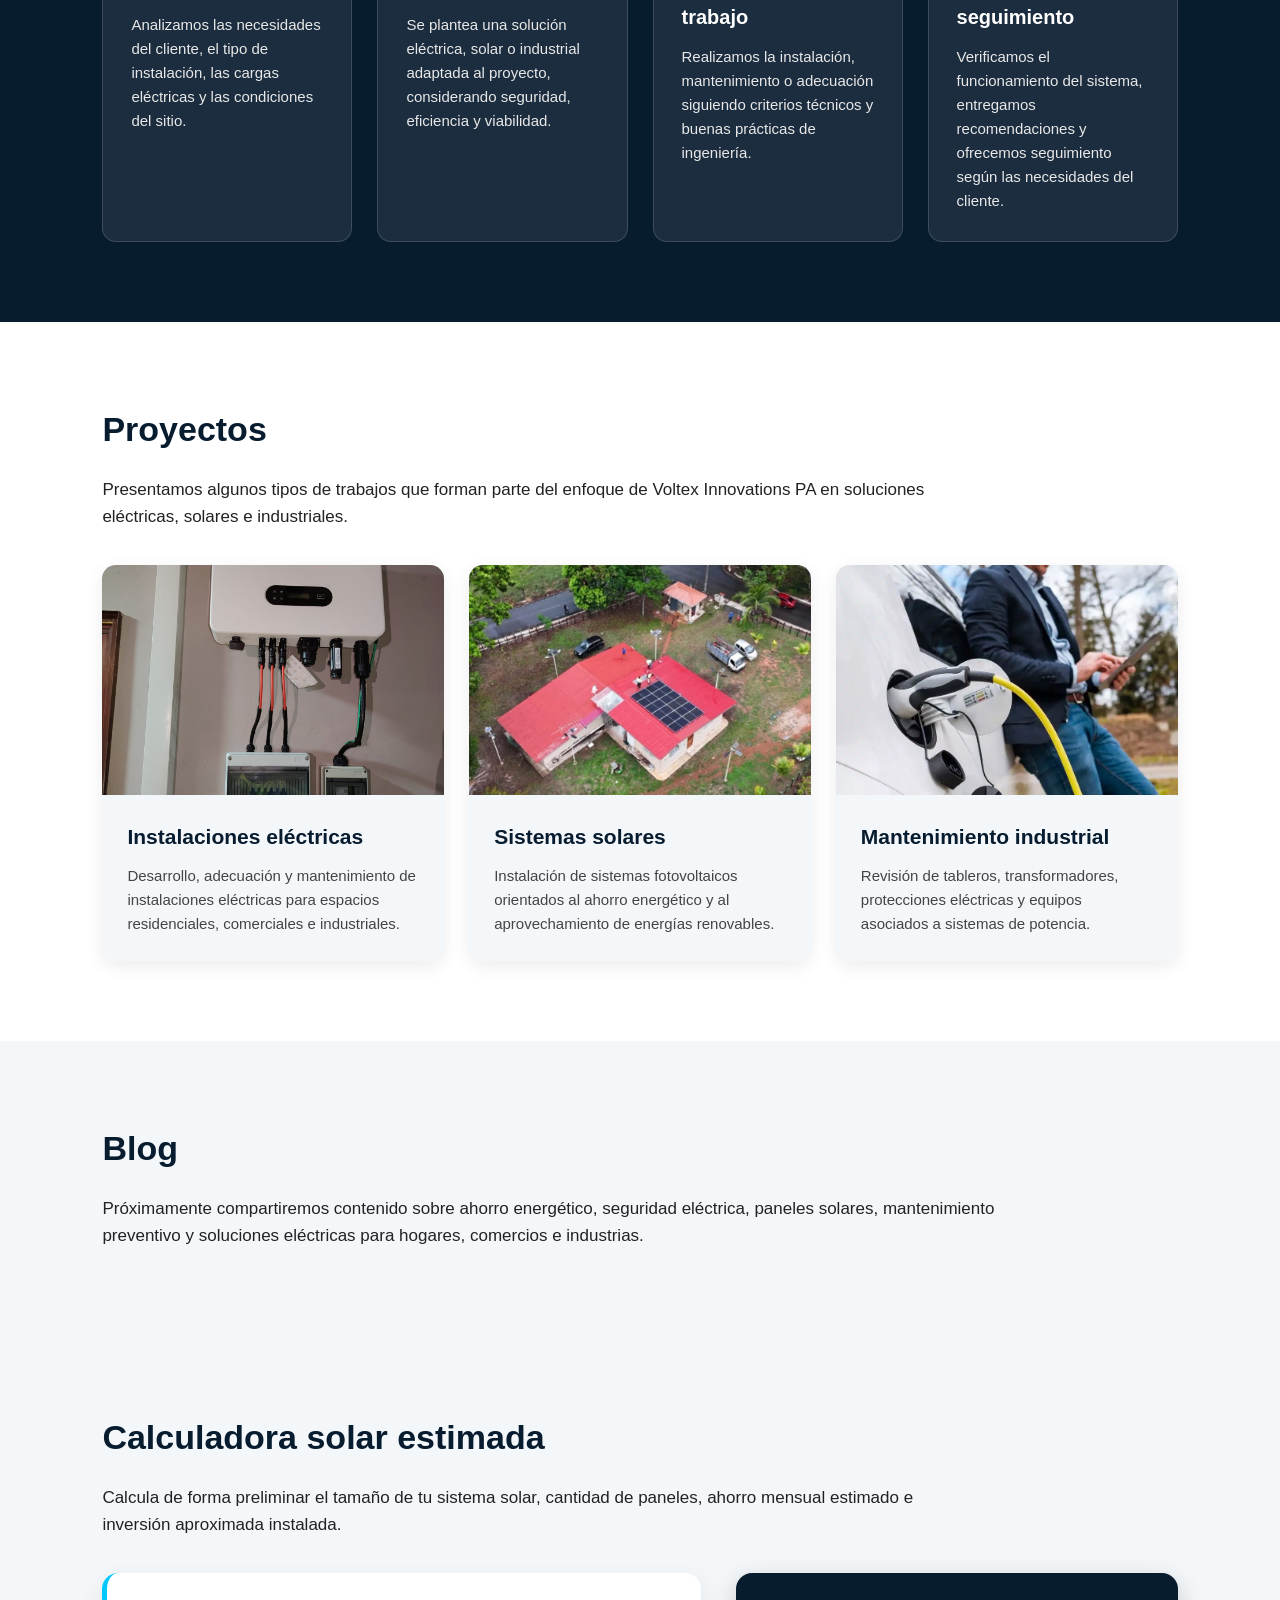
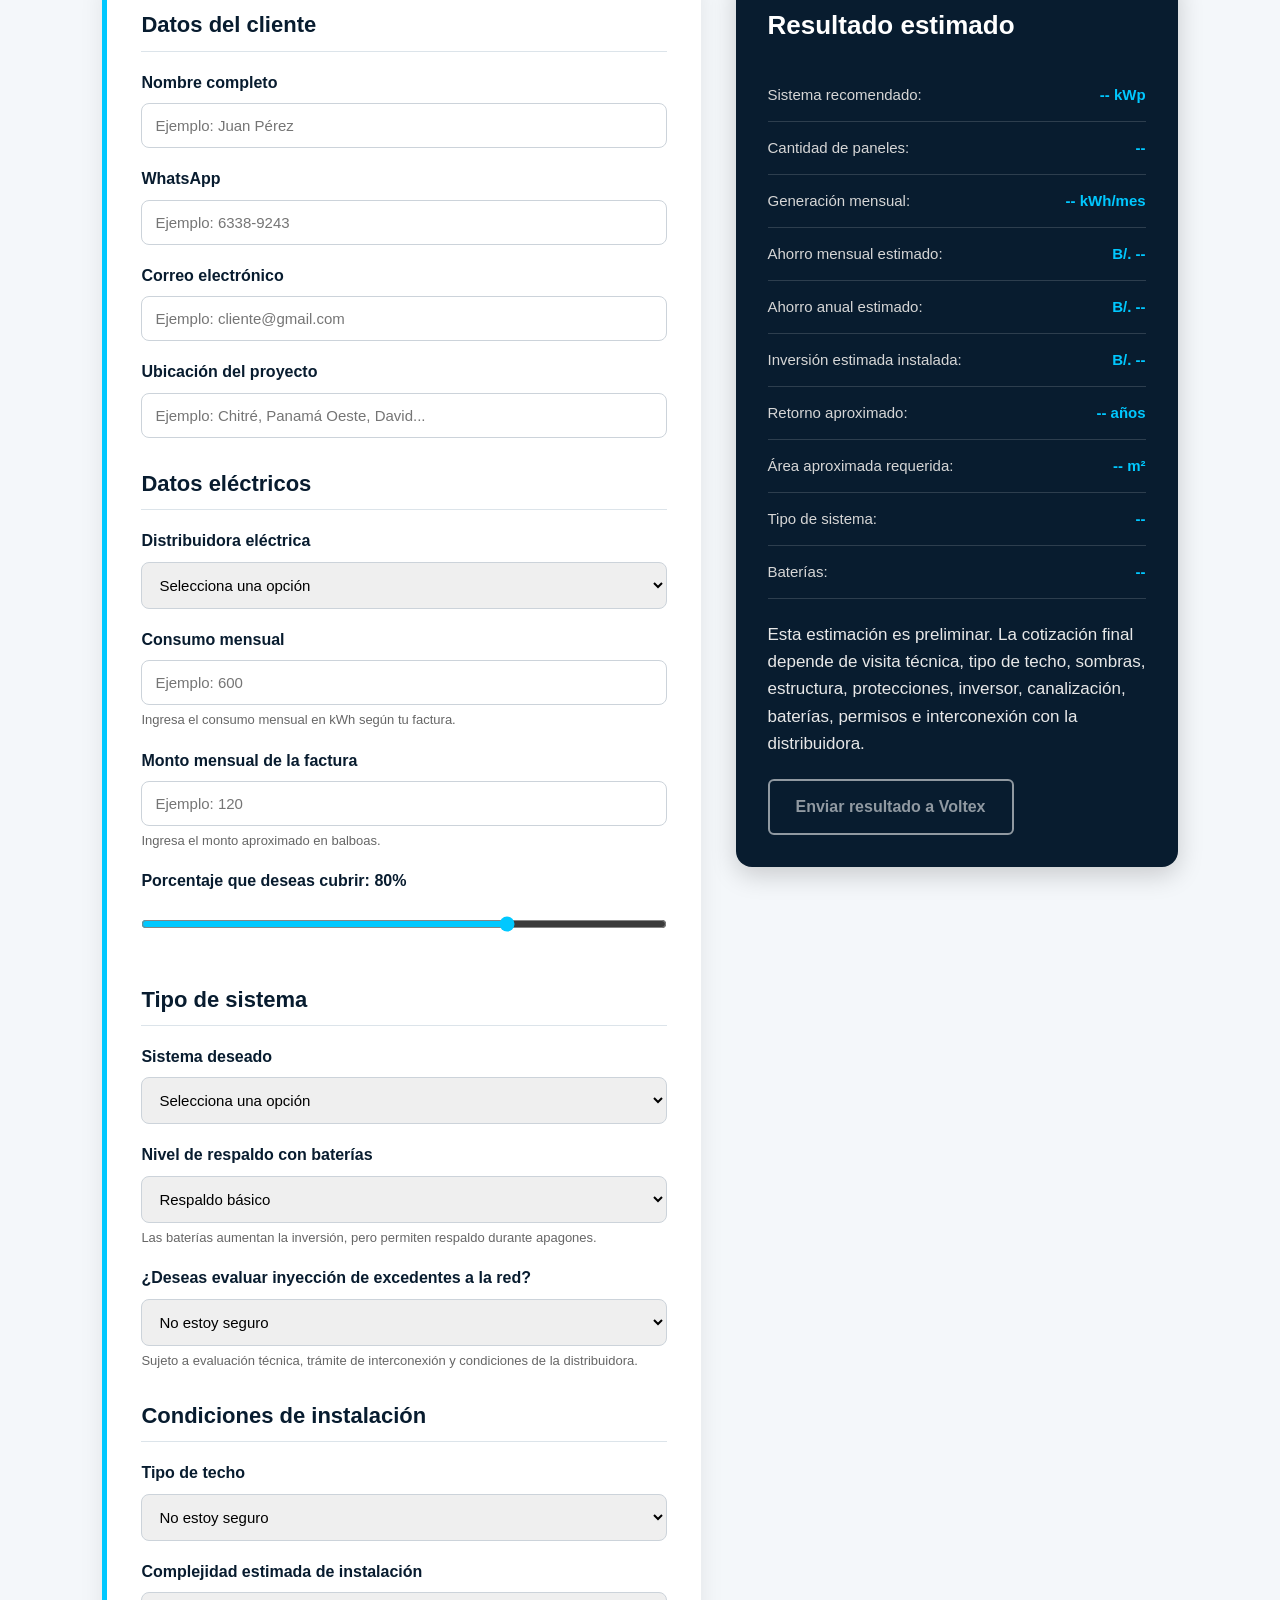
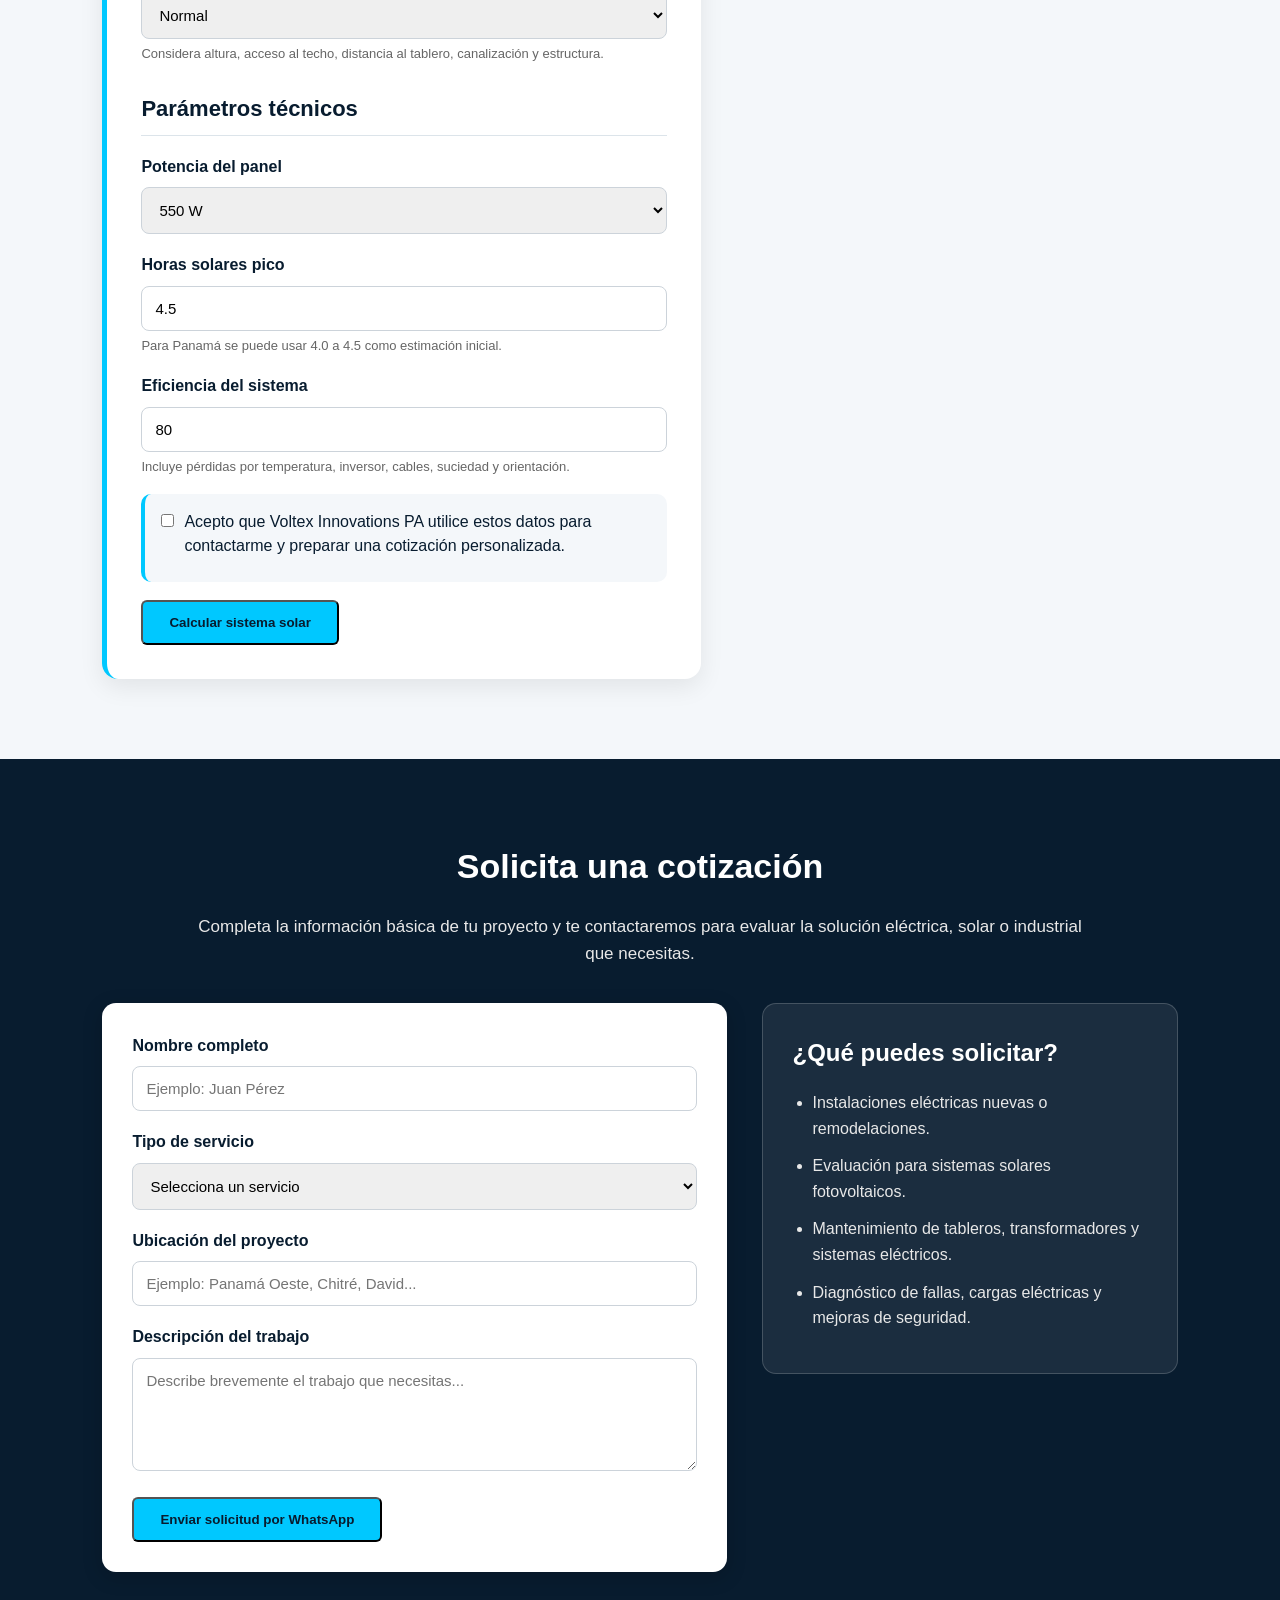
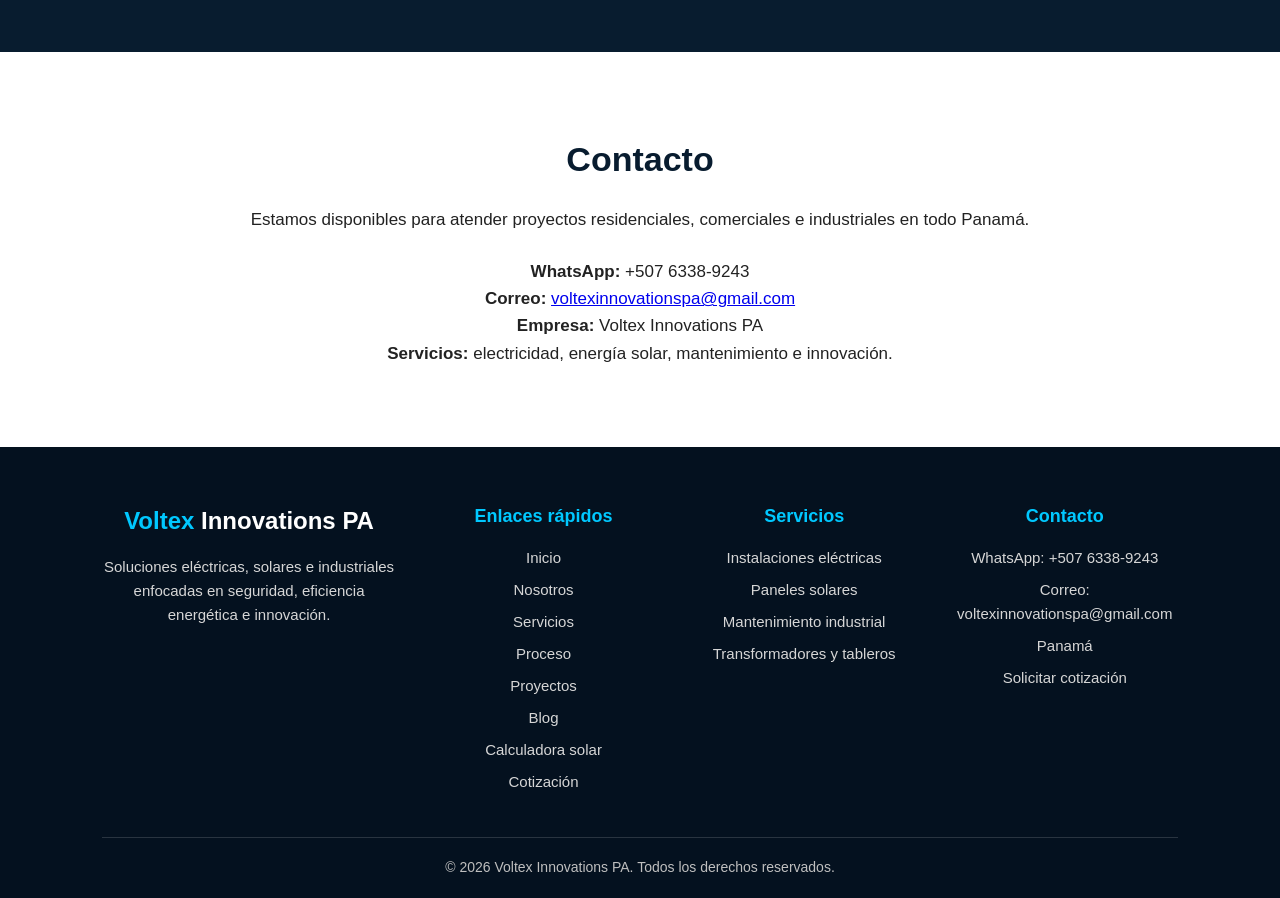
==== commit 8ca03cf4: "Mejora calculadora solar con inversion y baterias" ====
--- a/index.html
+++ b/index.html
@@ -341,146 +341,298 @@
     </p>
   </section>
 
-  <!-- CALCULADORA SOLAR - VERSION ACTUALIZADA -->
-  <section id="calculadora-solar" class="section solar-calculator-section">
-    <h2>Calculadora solar estimada</h2>
-
-    <p>
-      Calcula de forma preliminar cuántos paneles solares podría necesitar tu vivienda
-      y cuánto podrías ahorrar mensualmente según tu consumo eléctrico.
-    </p>
-
-    <div class="solar-calculator-container">
-      <form id="solar-calculator-form" class="solar-form">
-        <div class="form-group">
-          <label for="consumo-kwh">Consumo mensual</label>
-          <input
-            type="number"
-            id="consumo-kwh"
-            placeholder="Ejemplo: 600"
-            min="1"
-            required
-          />
-          <small>Ingresa el consumo mensual en kWh según tu factura.</small>
-        </div>
-
-        <div class="form-group">
-          <label for="factura-mensual">Monto mensual de la factura</label>
-          <input
-            type="number"
-            id="factura-mensual"
-            placeholder="Ejemplo: 120"
-            min="1"
-            step="0.01"
-            required
-          />
-          <small>Ingresa el monto aproximado en balboas.</small>
-        </div>
-
-        <div class="form-group">
-          <label for="cobertura-solar">
-            Porcentaje que deseas cubrir: <span id="cobertura-valor">80%</span>
-          </label>
-          <input
-            type="range"
-            id="cobertura-solar"
-            min="30"
-            max="100"
-            value="80"
-            step="5"
-          />
-        </div>
-
-        <div class="form-group">
-          <label for="potencia-panel">Potencia del panel</label>
-          <select id="potencia-panel">
-            <option value="550">550 W</option>
-            <option value="580">580 W</option>
-            <option value="600">600 W</option>
-          </select>
-        </div>
-
-        <div class="form-group">
-          <label for="horas-sol">Horas solares pico</label>
-          <input
-            type="number"
-            id="horas-sol"
-            value="4.5"
-            min="3"
-            max="6"
-            step="0.1"
-          />
-          <small>Para Panamá se puede usar 4.0 a 4.5 como estimación inicial.</small>
-        </div>
-
-        <div class="form-group">
-          <label for="eficiencia-sistema">Eficiencia del sistema</label>
-          <input
-            type="number"
-            id="eficiencia-sistema"
-            value="80"
-            min="60"
-            max="95"
-            step="1"
-          />
-          <small>Incluye pérdidas por temperatura, inversor, cables, suciedad y orientación.</small>
-        </div>
-
-        <button type="submit" class="btn primary">
-          Calcular sistema solar
-        </button>
-      </form>
-
-      <div class="solar-results" id="solar-results">
-        <h3>Resultado estimado</h3>
-
-        <div class="result-item">
-          <span>Sistema recomendado:</span>
-          <strong id="resultado-kwp">-- kWp</strong>
-        </div>
-
-        <div class="result-item">
-          <span>Cantidad de paneles:</span>
-          <strong id="resultado-paneles">--</strong>
-        </div>
-
-        <div class="result-item">
-          <span>Generación mensual:</span>
-          <strong id="resultado-generacion">-- kWh/mes</strong>
-        </div>
-
-        <div class="result-item">
-          <span>Ahorro mensual estimado:</span>
-          <strong id="resultado-ahorro-mensual">B/. --</strong>
-        </div>
-
-        <div class="result-item">
-          <span>Ahorro anual estimado:</span>
-          <strong id="resultado-ahorro-anual">B/. --</strong>
-        </div>
-
-        <div class="result-item">
-          <span>Área aproximada requerida:</span>
-          <strong id="resultado-area">-- m²</strong>
-        </div>
-
-        <p class="solar-note">
-          Esta estimación es preliminar. La cotización final depende de la ubicación,
-          tipo de techo, sombras, estructura, protecciones, inversor y visita técnica.
-        </p>
-
-        <a
-          id="solar-whatsapp"
-          class="btn secondary solar-whatsapp-btn"
-          href="#"
-          target="_blank"
-          rel="noopener noreferrer"
-        >
-          Enviar resultado a Voltex
-        </a>
-      </div>
-    </div>
-  </section>
+
+<!-- CALCULADORA SOLAR -->
+<section id="calculadora-solar" class="section solar-calculator-section">
+  <h2>Calculadora solar estimada</h2>
+
+  <p>
+    Calcula de forma preliminar el tamaño de tu sistema solar, cantidad de paneles,
+    ahorro mensual estimado e inversión aproximada instalada.
+  </p>
+
+  <div class="solar-calculator-container">
+    <form id="solar-calculator-form" class="solar-form">
+
+      <h3>Datos del cliente</h3>
+
+      <div class="form-group">
+        <label for="cliente-nombre">Nombre completo</label>
+        <input
+          type="text"
+          id="cliente-nombre"
+          placeholder="Ejemplo: Juan Pérez"
+          required
+        />
+      </div>
+
+      <div class="form-group">
+        <label for="cliente-whatsapp">WhatsApp</label>
+        <input
+          type="tel"
+          id="cliente-whatsapp"
+          placeholder="Ejemplo: 6338-9243"
+          required
+        />
+      </div>
+
+      <div class="form-group">
+        <label for="cliente-correo">Correo electrónico</label>
+        <input
+          type="email"
+          id="cliente-correo"
+          placeholder="Ejemplo: cliente@gmail.com"
+        />
+      </div>
+
+      <div class="form-group">
+        <label for="cliente-ubicacion">Ubicación del proyecto</label>
+        <input
+          type="text"
+          id="cliente-ubicacion"
+          placeholder="Ejemplo: Chitré, Panamá Oeste, David..."
+          required
+        />
+      </div>
+
+      <h3>Datos eléctricos</h3>
+
+      <div class="form-group">
+        <label for="distribuidora">Distribuidora eléctrica</label>
+        <select id="distribuidora" required>
+          <option value="">Selecciona una opción</option>
+          <option value="ENSA">ENSA</option>
+          <option value="EDEMET">EDEMET</option>
+          <option value="EDECHI">EDECHI</option>
+          <option value="No estoy seguro">No estoy seguro</option>
+        </select>
+      </div>
+
+      <div class="form-group">
+        <label for="consumo-kwh">Consumo mensual</label>
+        <input
+          type="number"
+          id="consumo-kwh"
+          placeholder="Ejemplo: 600"
+          min="1"
+          required
+        />
+        <small>Ingresa el consumo mensual en kWh según tu factura.</small>
+      </div>
+
+      <div class="form-group">
+        <label for="factura-mensual">Monto mensual de la factura</label>
+        <input
+          type="number"
+          id="factura-mensual"
+          placeholder="Ejemplo: 120"
+          min="1"
+          step="0.01"
+          required
+        />
+        <small>Ingresa el monto aproximado en balboas.</small>
+      </div>
+
+      <div class="form-group">
+        <label for="cobertura-solar">
+          Porcentaje que deseas cubrir: <span id="cobertura-valor">80%</span>
+        </label>
+        <input
+          type="range"
+          id="cobertura-solar"
+          min="30"
+          max="100"
+          value="80"
+          step="5"
+        />
+      </div>
+
+      <h3>Tipo de sistema</h3>
+
+      <div class="form-group">
+        <label for="tipo-sistema">Sistema deseado</label>
+        <select id="tipo-sistema" required>
+          <option value="">Selecciona una opción</option>
+          <option value="Conectado a red sin baterías">Conectado a red sin baterías</option>
+          <option value="Conectado a red con baterías">Conectado a red con baterías</option>
+          <option value="Sistema aislado con baterías">Sistema aislado con baterías</option>
+        </select>
+      </div>
+
+      <div class="form-group">
+        <label for="nivel-bateria">Nivel de respaldo con baterías</label>
+        <select id="nivel-bateria">
+          <option value="Sin baterías">Sin baterías</option>
+          <option value="Respaldo básico">Respaldo básico</option>
+          <option value="Respaldo medio">Respaldo medio</option>
+          <option value="Respaldo alto">Respaldo alto</option>
+        </select>
+        <small>
+          Las baterías aumentan la inversión, pero permiten respaldo durante apagones.
+        </small>
+      </div>
+
+      <div class="form-group">
+        <label for="excedentes-red">¿Deseas evaluar inyección de excedentes a la red?</label>
+        <select id="excedentes-red">
+          <option value="No estoy seguro">No estoy seguro</option>
+          <option value="Sí">Sí, deseo evaluarlo</option>
+          <option value="No">No</option>
+        </select>
+        <small>
+          Sujeto a evaluación técnica, trámite de interconexión y condiciones de la distribuidora.
+        </small>
+      </div>
+
+      <h3>Condiciones de instalación</h3>
+
+      <div class="form-group">
+        <label for="tipo-techo">Tipo de techo</label>
+        <select id="tipo-techo">
+          <option value="No estoy seguro">No estoy seguro</option>
+          <option value="Techo de zinc">Techo de zinc</option>
+          <option value="Techo de losa">Techo de losa</option>
+          <option value="Techo de teja">Techo de teja</option>
+          <option value="Estructura metálica">Estructura metálica</option>
+          <option value="Otro">Otro</option>
+        </select>
+      </div>
+
+      <div class="form-group">
+        <label for="complejidad-instalacion">Complejidad estimada de instalación</label>
+        <select id="complejidad-instalacion">
+          <option value="Normal">Normal</option>
+          <option value="Media">Media</option>
+          <option value="Alta">Alta</option>
+        </select>
+        <small>
+          Considera altura, acceso al techo, distancia al tablero, canalización y estructura.
+        </small>
+      </div>
+
+      <h3>Parámetros técnicos</h3>
+
+      <div class="form-group">
+        <label for="potencia-panel">Potencia del panel</label>
+        <select id="potencia-panel">
+          <option value="550">550 W</option>
+          <option value="580">580 W</option>
+          <option value="600">600 W</option>
+        </select>
+      </div>
+
+      <div class="form-group">
+        <label for="horas-sol">Horas solares pico</label>
+        <input
+          type="number"
+          id="horas-sol"
+          value="4.5"
+          min="3"
+          max="6"
+          step="0.1"
+        />
+        <small>Para Panamá se puede usar 4.0 a 4.5 como estimación inicial.</small>
+      </div>
+
+      <div class="form-group">
+        <label for="eficiencia-sistema">Eficiencia del sistema</label>
+        <input
+          type="number"
+          id="eficiencia-sistema"
+          value="80"
+          min="60"
+          max="95"
+          step="1"
+        />
+        <small>
+          Incluye pérdidas por temperatura, inversor, cables, suciedad y orientación.
+        </small>
+      </div>
+
+      <div class="form-group consent-group">
+        <label class="checkbox-label">
+          <input type="checkbox" id="acepta-datos" required />
+          Acepto que Voltex Innovations PA utilice estos datos para contactarme
+          y preparar una cotización personalizada.
+        </label>
+      </div>
+
+      <button type="submit" class="btn primary">
+        Calcular sistema solar
+      </button>
+    </form>
+
+    <div class="solar-results" id="solar-results">
+      <h3>Resultado estimado</h3>
+
+      <div class="result-item">
+        <span>Sistema recomendado:</span>
+        <strong id="resultado-kwp">-- kWp</strong>
+      </div>
+
+      <div class="result-item">
+        <span>Cantidad de paneles:</span>
+        <strong id="resultado-paneles">--</strong>
+      </div>
+
+      <div class="result-item">
+        <span>Generación mensual:</span>
+        <strong id="resultado-generacion">-- kWh/mes</strong>
+      </div>
+
+      <div class="result-item">
+        <span>Ahorro mensual estimado:</span>
+        <strong id="resultado-ahorro-mensual">B/. --</strong>
+      </div>
+
+      <div class="result-item">
+        <span>Ahorro anual estimado:</span>
+        <strong id="resultado-ahorro-anual">B/. --</strong>
+      </div>
+
+      <div class="result-item">
+        <span>Inversión estimada instalada:</span>
+        <strong id="resultado-inversion">B/. --</strong>
+      </div>
+
+      <div class="result-item">
+        <span>Retorno aproximado:</span>
+        <strong id="resultado-retorno">-- años</strong>
+      </div>
+
+      <div class="result-item">
+        <span>Área aproximada requerida:</span>
+        <strong id="resultado-area">-- m²</strong>
+      </div>
+
+      <div class="result-item">
+        <span>Tipo de sistema:</span>
+        <strong id="resultado-tipo-sistema">--</strong>
+      </div>
+
+      <div class="result-item">
+        <span>Baterías:</span>
+        <strong id="resultado-baterias">--</strong>
+      </div>
+
+      <p class="solar-note">
+        Esta estimación es preliminar. La cotización final depende de visita técnica,
+        tipo de techo, sombras, estructura, protecciones, inversor, canalización,
+        baterías, permisos e interconexión con la distribuidora.
+      </p>
+
+      <a
+        id="solar-whatsapp"
+        class="btn secondary solar-whatsapp-btn disabled-link"
+        href="#"
+        target="_blank"
+        rel="noopener noreferrer"
+      >
+        Enviar resultado a Voltex
+      </a>
+    </div>
+  </div>
+</section>
 
   <!-- COTIZACIÓN -->
   <section id="cotizacion" class="section cotizacion">
--- a/styles.css
+++ b/styles.css
@@ -807,4 +807,173 @@
 /* Corrige enlace suelto de calculadora fuera del menú */
 body > a[href="#calculadora-solar"] {
   display: none !important;
+}/* MEJORAS CALCULADORA SOLAR AVANZADA */
+.solar-calculator-section {
+  background-color: #f4f7fa;
+}
+
+.solar-calculator-section > p {
+  max-width: 850px;
+  margin-bottom: 10px;
+}
+
+.solar-calculator-container {
+  margin-top: 35px;
+  display: grid;
+  grid-template-columns: 1.15fr 0.85fr;
+  gap: 35px;
+  align-items: start;
+}
+
+.solar-form {
+  background-color: white;
+  padding: 34px;
+  border-radius: 16px;
+  text-align: left;
+  border-left: 5px solid #00c8ff;
+  box-shadow: 0 8px 24px rgba(0, 0, 0, 0.08);
+}
+
+.solar-form h3 {
+  margin: 28px 0 18px;
+  color: #081c2f;
+  font-size: 22px;
+  padding-bottom: 8px;
+  border-bottom: 1px solid #dce4ea;
+}
+
+.solar-form h3:first-child {
+  margin-top: 0;
+}
+
+.solar-form .form-group {
+  margin-bottom: 18px;
+}
+
+.solar-form small {
+  display: block;
+  margin-top: 6px;
+  color: #666;
+  font-size: 13px;
+  line-height: 1.4;
+}
+
+.solar-form input[type="range"] {
+  accent-color: #00c8ff;
+  cursor: pointer;
+}
+
+.consent-group {
+  background-color: #f4f7fa;
+  padding: 16px;
+  border-radius: 10px;
+  border-left: 4px solid #00c8ff;
+}
+
+.checkbox-label {
+  display: flex !important;
+  align-items: flex-start;
+  gap: 10px;
+  color: #081c2f !important;
+  font-weight: 500 !important;
+  line-height: 1.5;
+}
+
+.checkbox-label input {
+  width: auto !important;
+  margin-top: 4px;
+}
+
+.solar-results {
+  background-color: #081c2f;
+  color: white;
+  padding: 32px;
+  border-radius: 16px;
+  box-shadow: 0 8px 26px rgba(0, 0, 0, 0.18);
+  position: sticky;
+  top: 105px;
+}
+
+.solar-results h3 {
+  font-size: 26px;
+  margin-bottom: 22px;
+  color: white;
+}
+
+.result-item {
+  display: flex;
+  justify-content: space-between;
+  gap: 18px;
+  padding: 14px 0;
+  border-bottom: 1px solid rgba(255, 255, 255, 0.15);
+}
+
+.result-item span {
+  color: #d6d6d6;
+  font-size: 15px;
+}
+
+.result-item strong {
+  color: #00c8ff;
+  text-align: right;
+  font-size: 15px;
+}
+
+.solar-note {
+  margin-top: 22px;
+  color: #e8e8e8;
+  font-size: 14px;
+  line-height: 1.6;
+}
+
+.solar-whatsapp-btn {
+  margin-top: 22px;
+  border-color: #00c8ff;
+  color: white;
+  text-align: center;
+}
+
+.solar-whatsapp-btn:hover {
+  background-color: #00c8ff;
+  color: #081c2f;
+}
+
+.disabled-link {
+  opacity: 0.55;
+  pointer-events: none;
+  cursor: not-allowed;
+}
+
+/* RESPONSIVE CALCULADORA AVANZADA */
+@media (max-width: 1000px) {
+  .solar-calculator-container {
+    grid-template-columns: 1fr;
+  }
+
+  .solar-results {
+    position: static;
+  }
+}
+
+@media (max-width: 768px) {
+  .solar-form {
+    padding: 24px;
+  }
+
+  .solar-results {
+    padding: 24px;
+  }
+
+  .result-item {
+    flex-direction: column;
+    gap: 4px;
+  }
+
+  .result-item strong {
+    text-align: left;
+  }
+
+  .solar-form h3 {
+    font-size: 20px;
+  }
 }
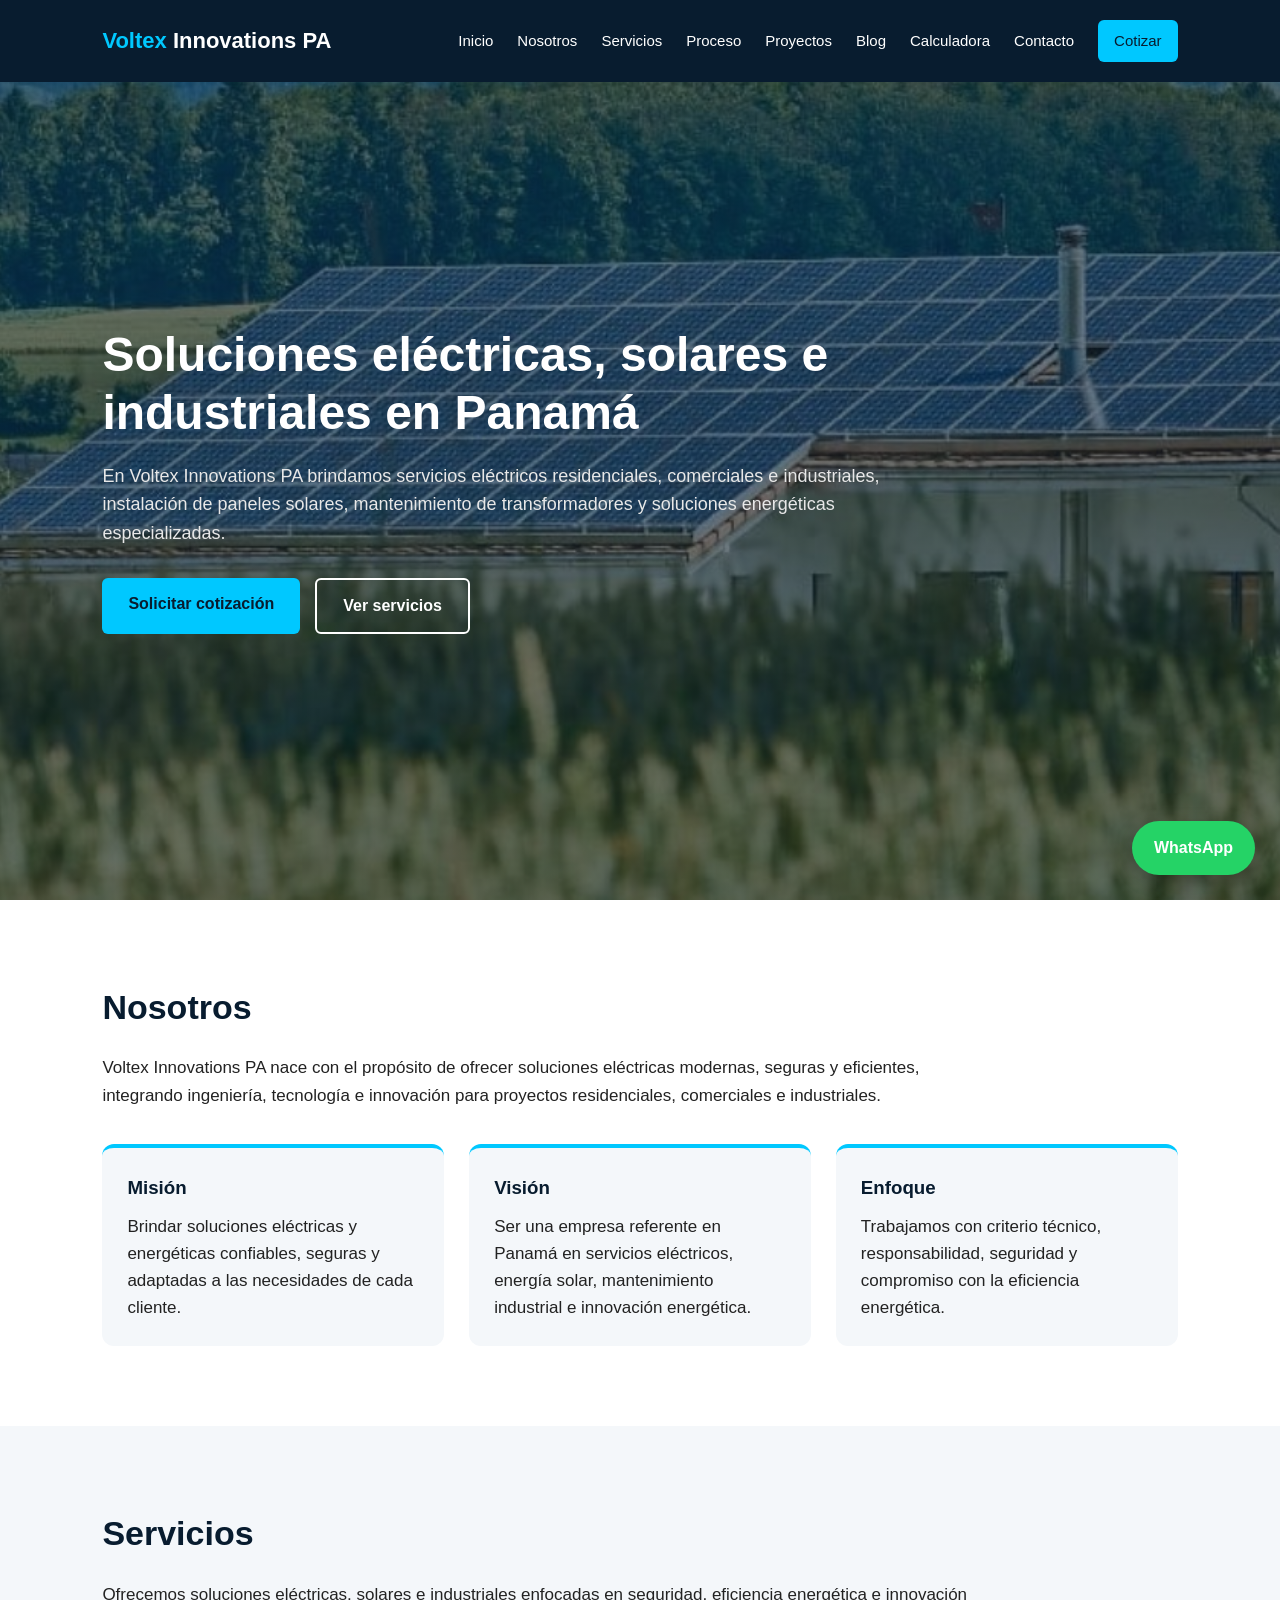
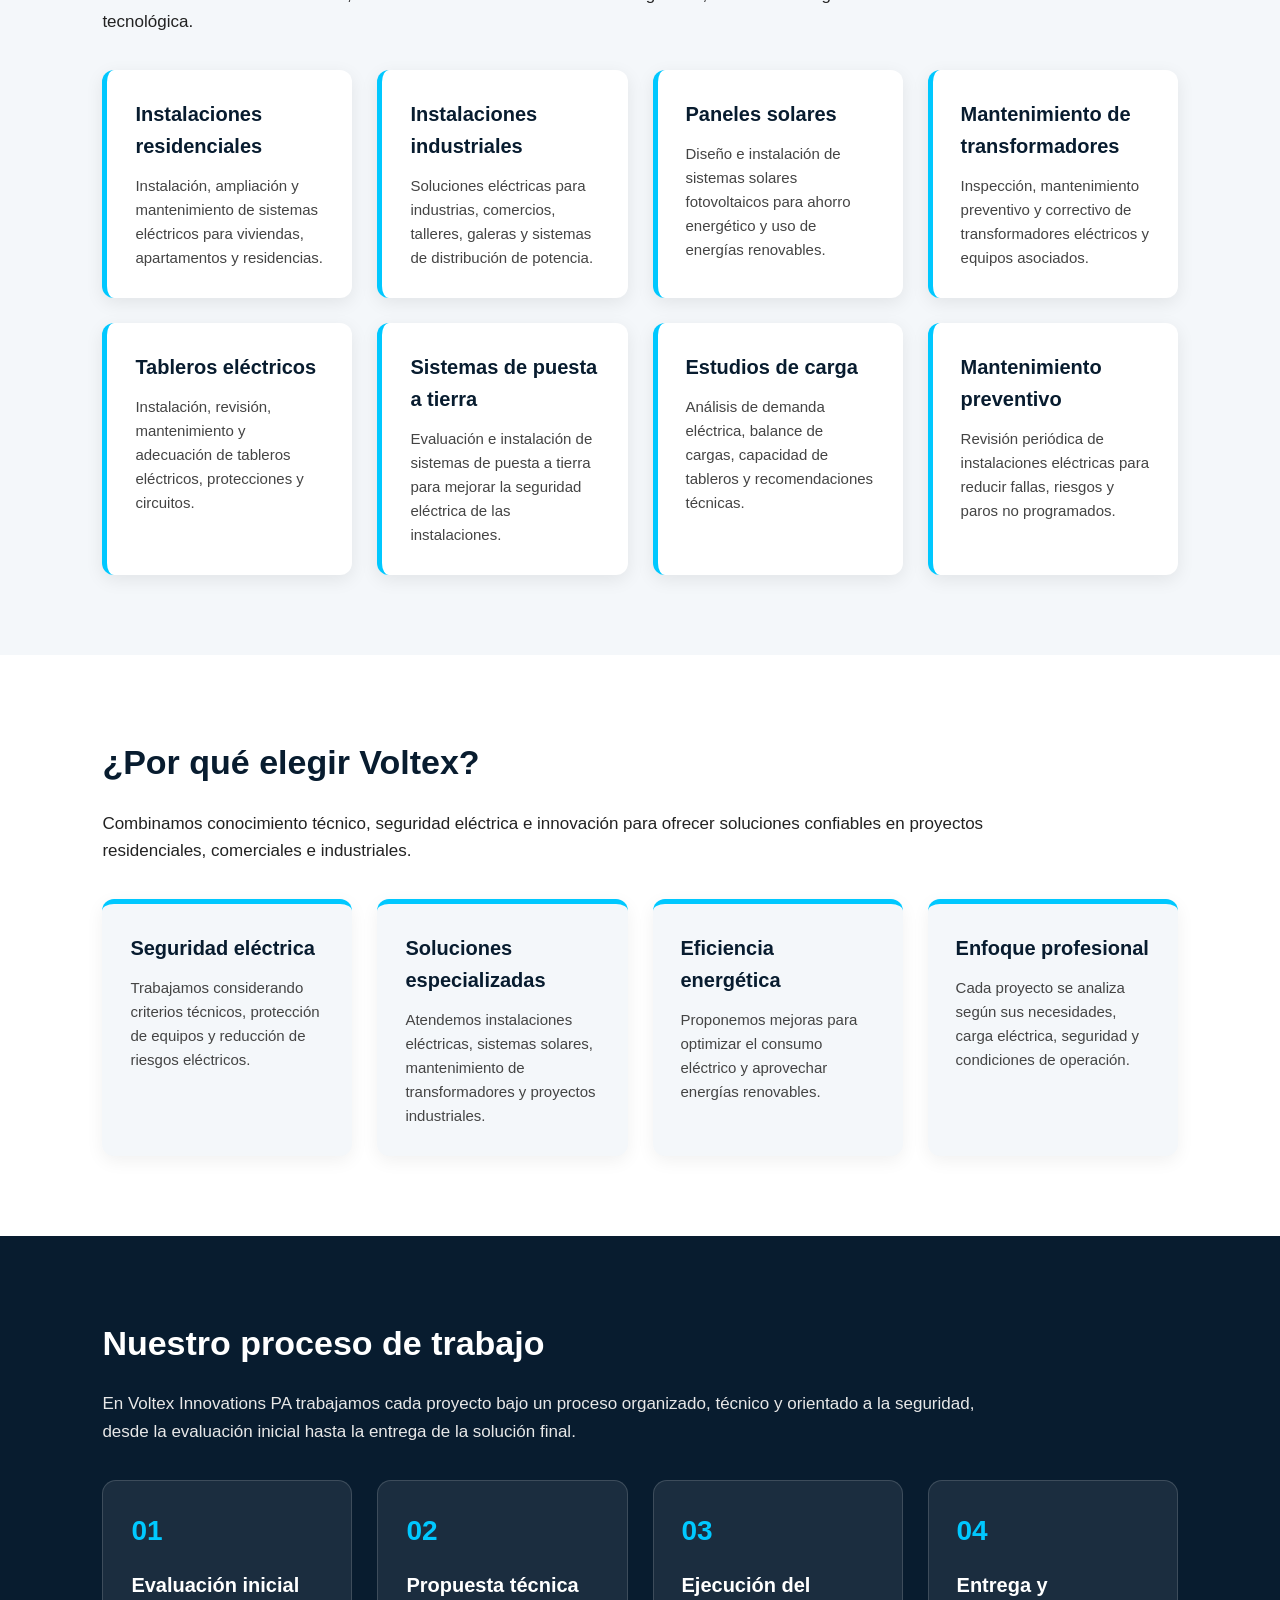
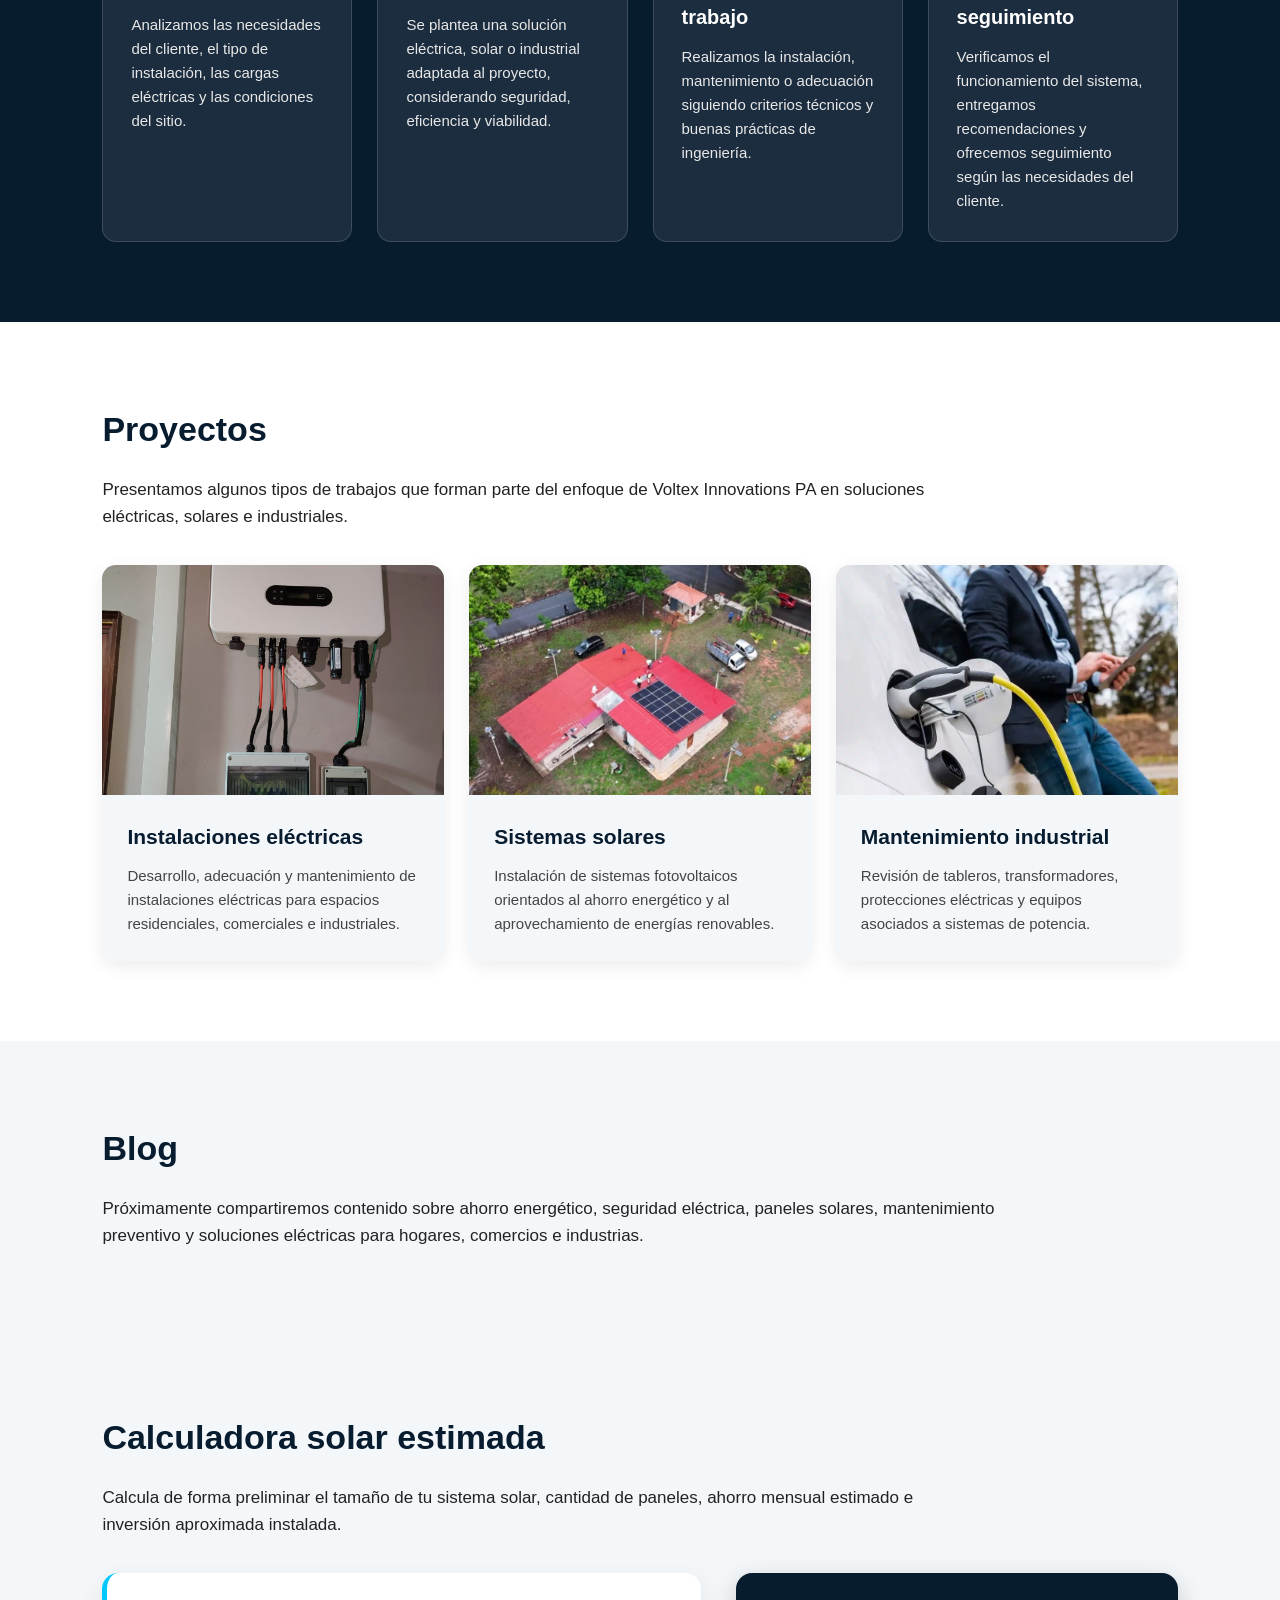
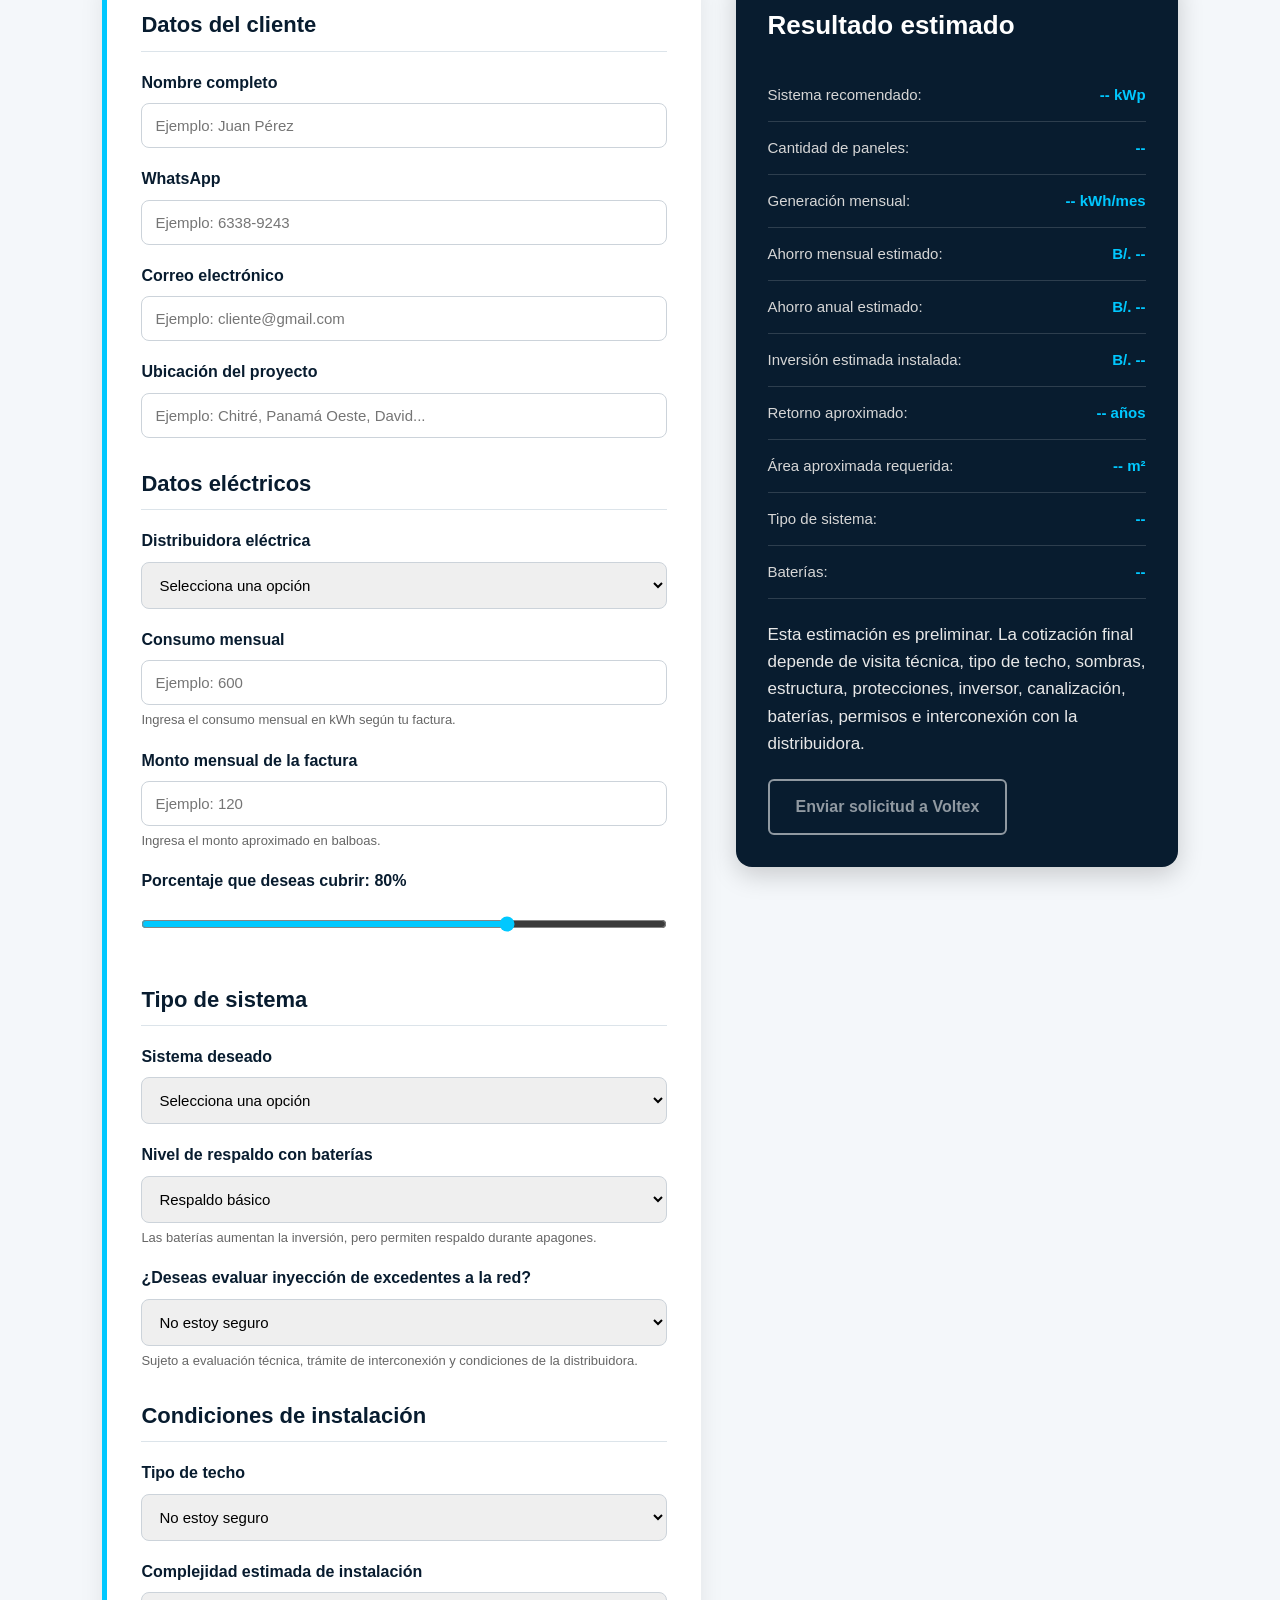
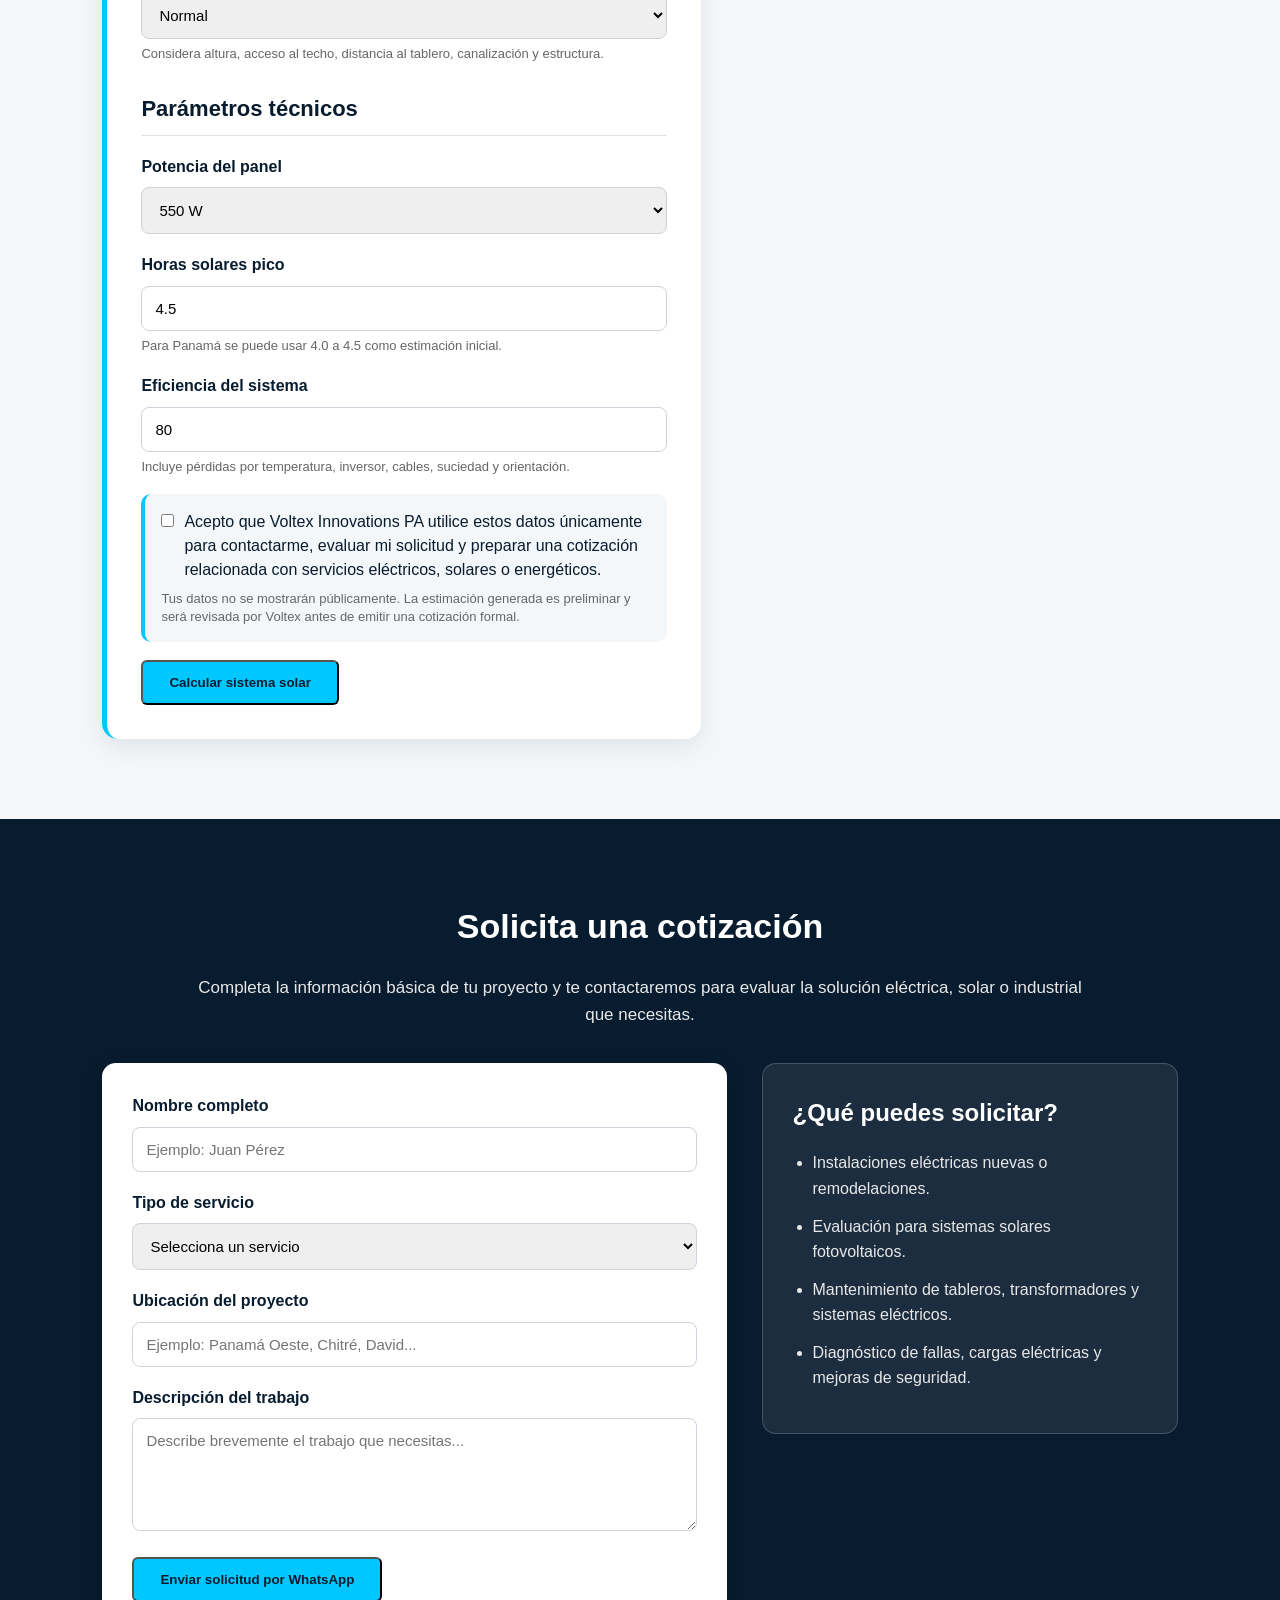
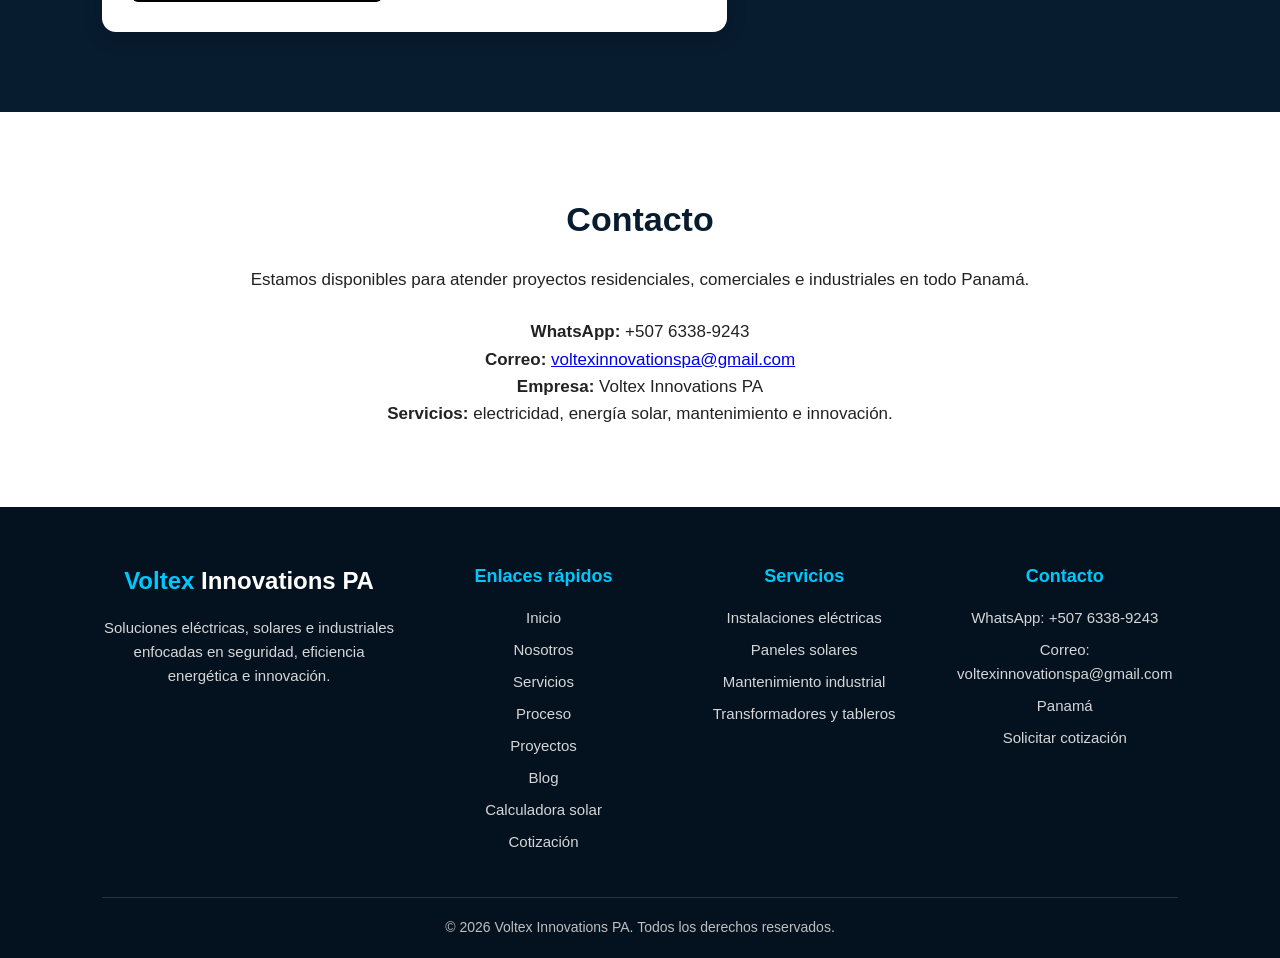
==== commit b12da235: "Mejora aviso de privacidad y envio de solicitud" ====
--- a/index.html
+++ b/index.html
@@ -550,12 +550,18 @@
       </div>
 
       <div class="form-group consent-group">
-        <label class="checkbox-label">
-          <input type="checkbox" id="acepta-datos" required />
-          Acepto que Voltex Innovations PA utilice estos datos para contactarme
-          y preparar una cotización personalizada.
-        </label>
-      </div>
+  <label class="checkbox-label">
+    <input type="checkbox" id="acepta-datos" required />
+    Acepto que Voltex Innovations PA utilice estos datos únicamente para contactarme,
+    evaluar mi solicitud y preparar una cotización relacionada con servicios eléctricos,
+    solares o energéticos.
+  </label>
+
+  <small class="privacy-note">
+    Tus datos no se mostrarán públicamente. La estimación generada es preliminar y
+    será revisada por Voltex antes de emitir una cotización formal.
+  </small>
+</div>
 
       <button type="submit" class="btn primary">
         Calcular sistema solar
@@ -628,7 +634,7 @@
         target="_blank"
         rel="noopener noreferrer"
       >
-        Enviar resultado a Voltex
+        Enviar solicitud a Voltex
       </a>
     </div>
   </div>
--- a/styles.css
+++ b/styles.css
@@ -976,4 +976,12 @@
   .solar-form h3 {
     font-size: 20px;
   }
+}
+/* AVISO DE PRIVACIDAD EN CALCULADORA */
+.privacy-note {
+  display: block;
+  margin-top: 10px;
+  color: #555;
+  font-size: 13px;
+  line-height: 1.5;
 }
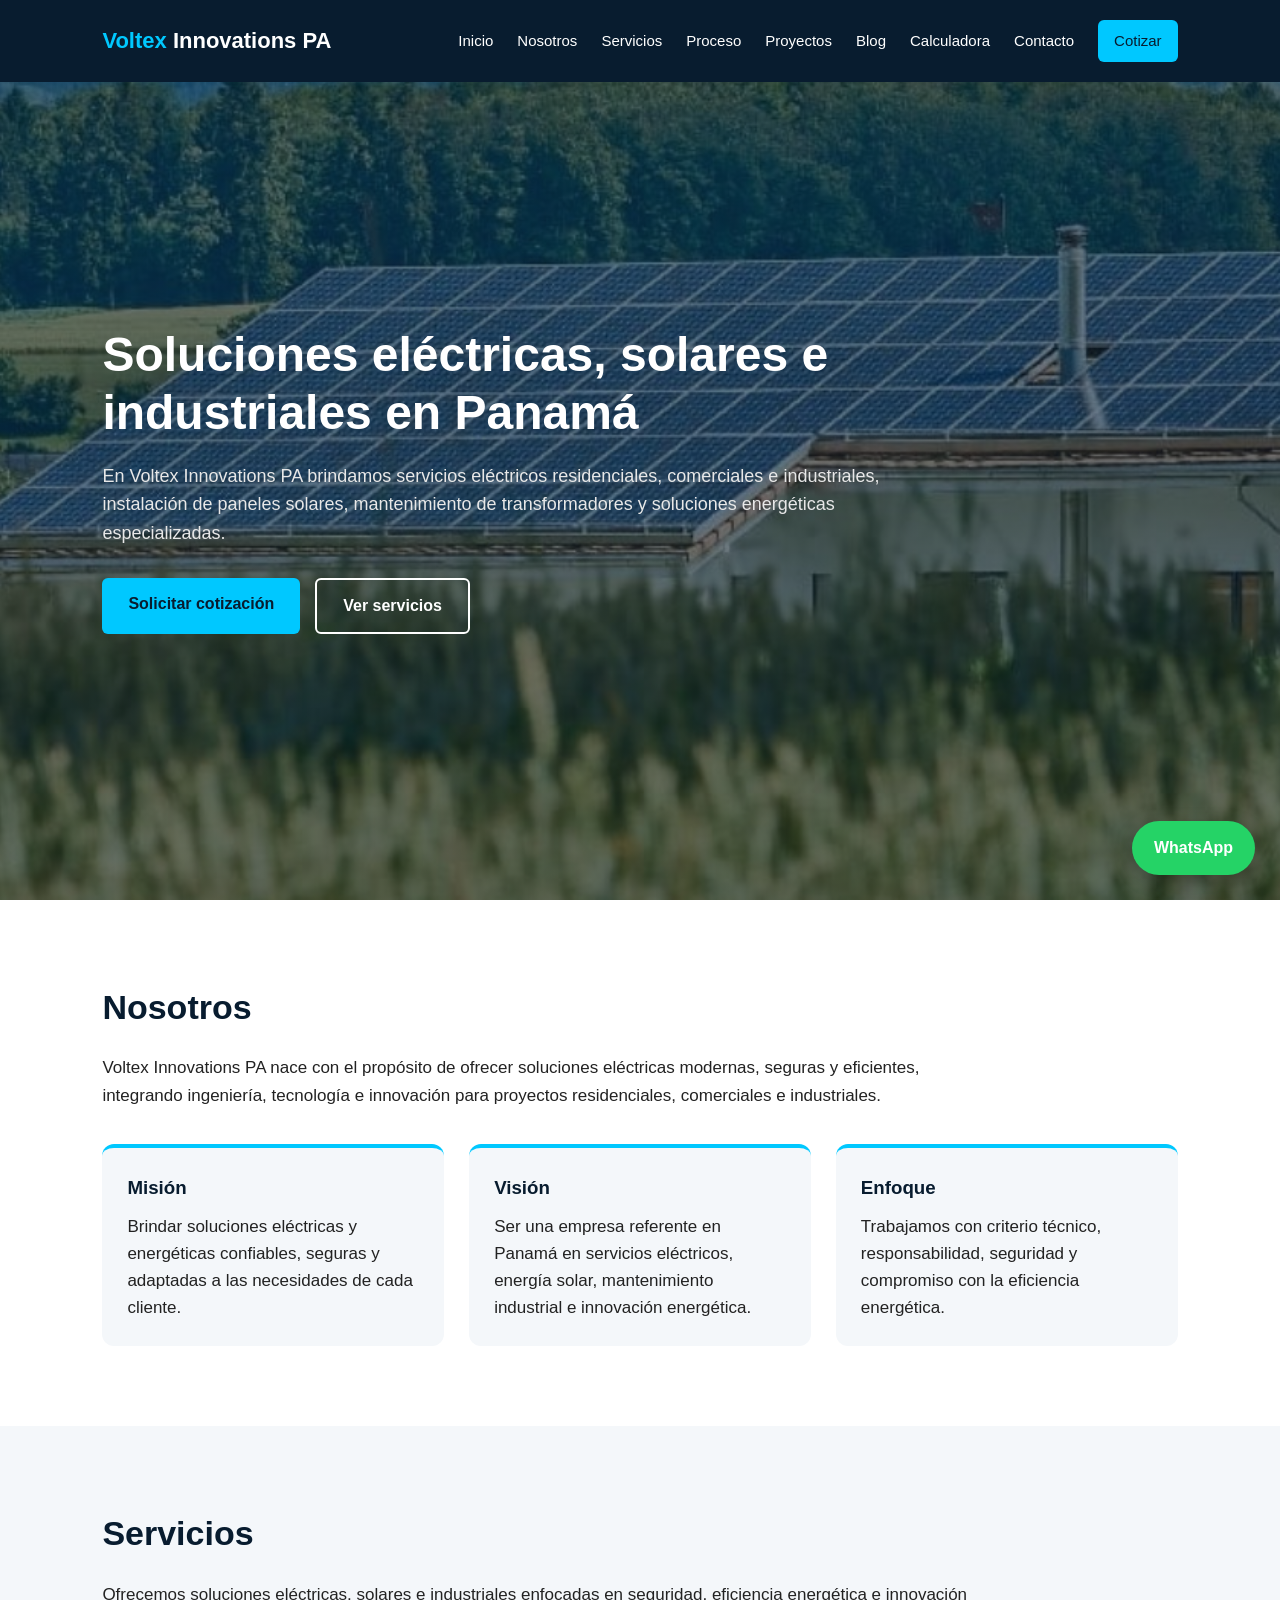
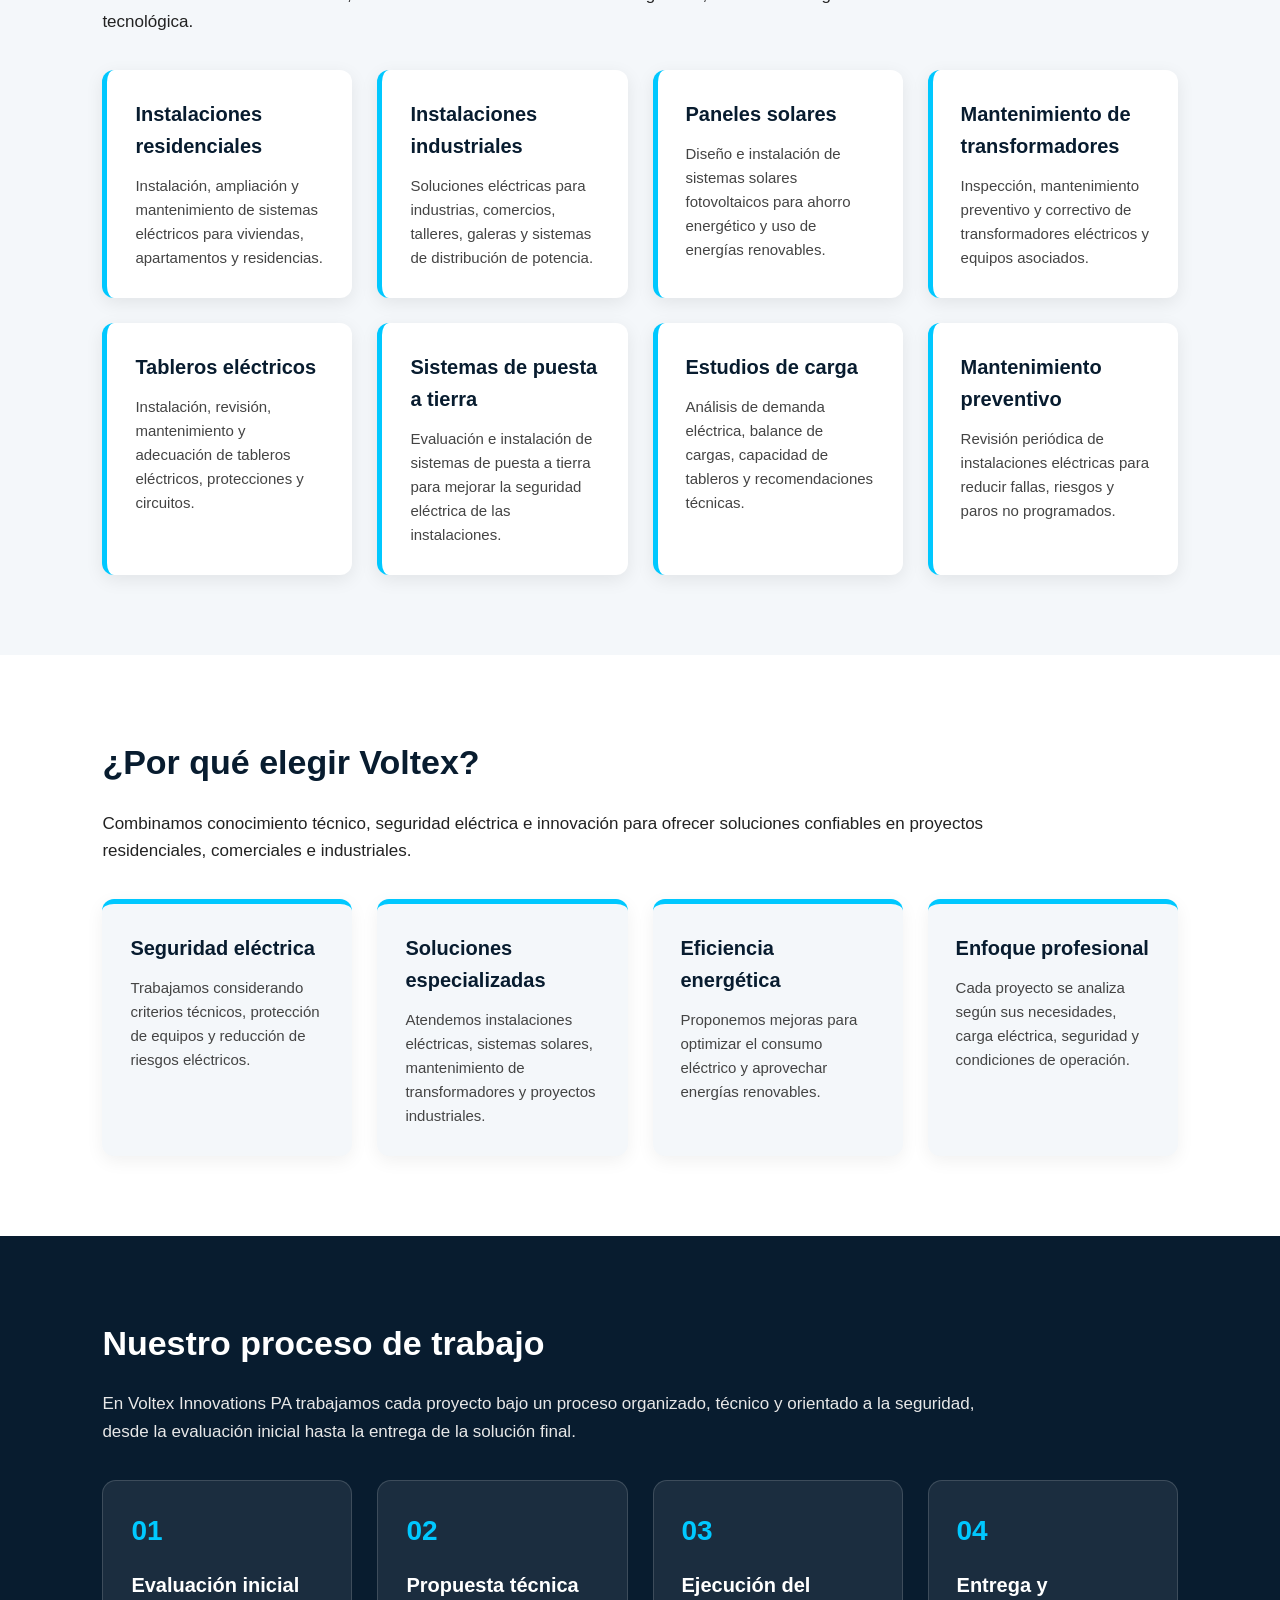
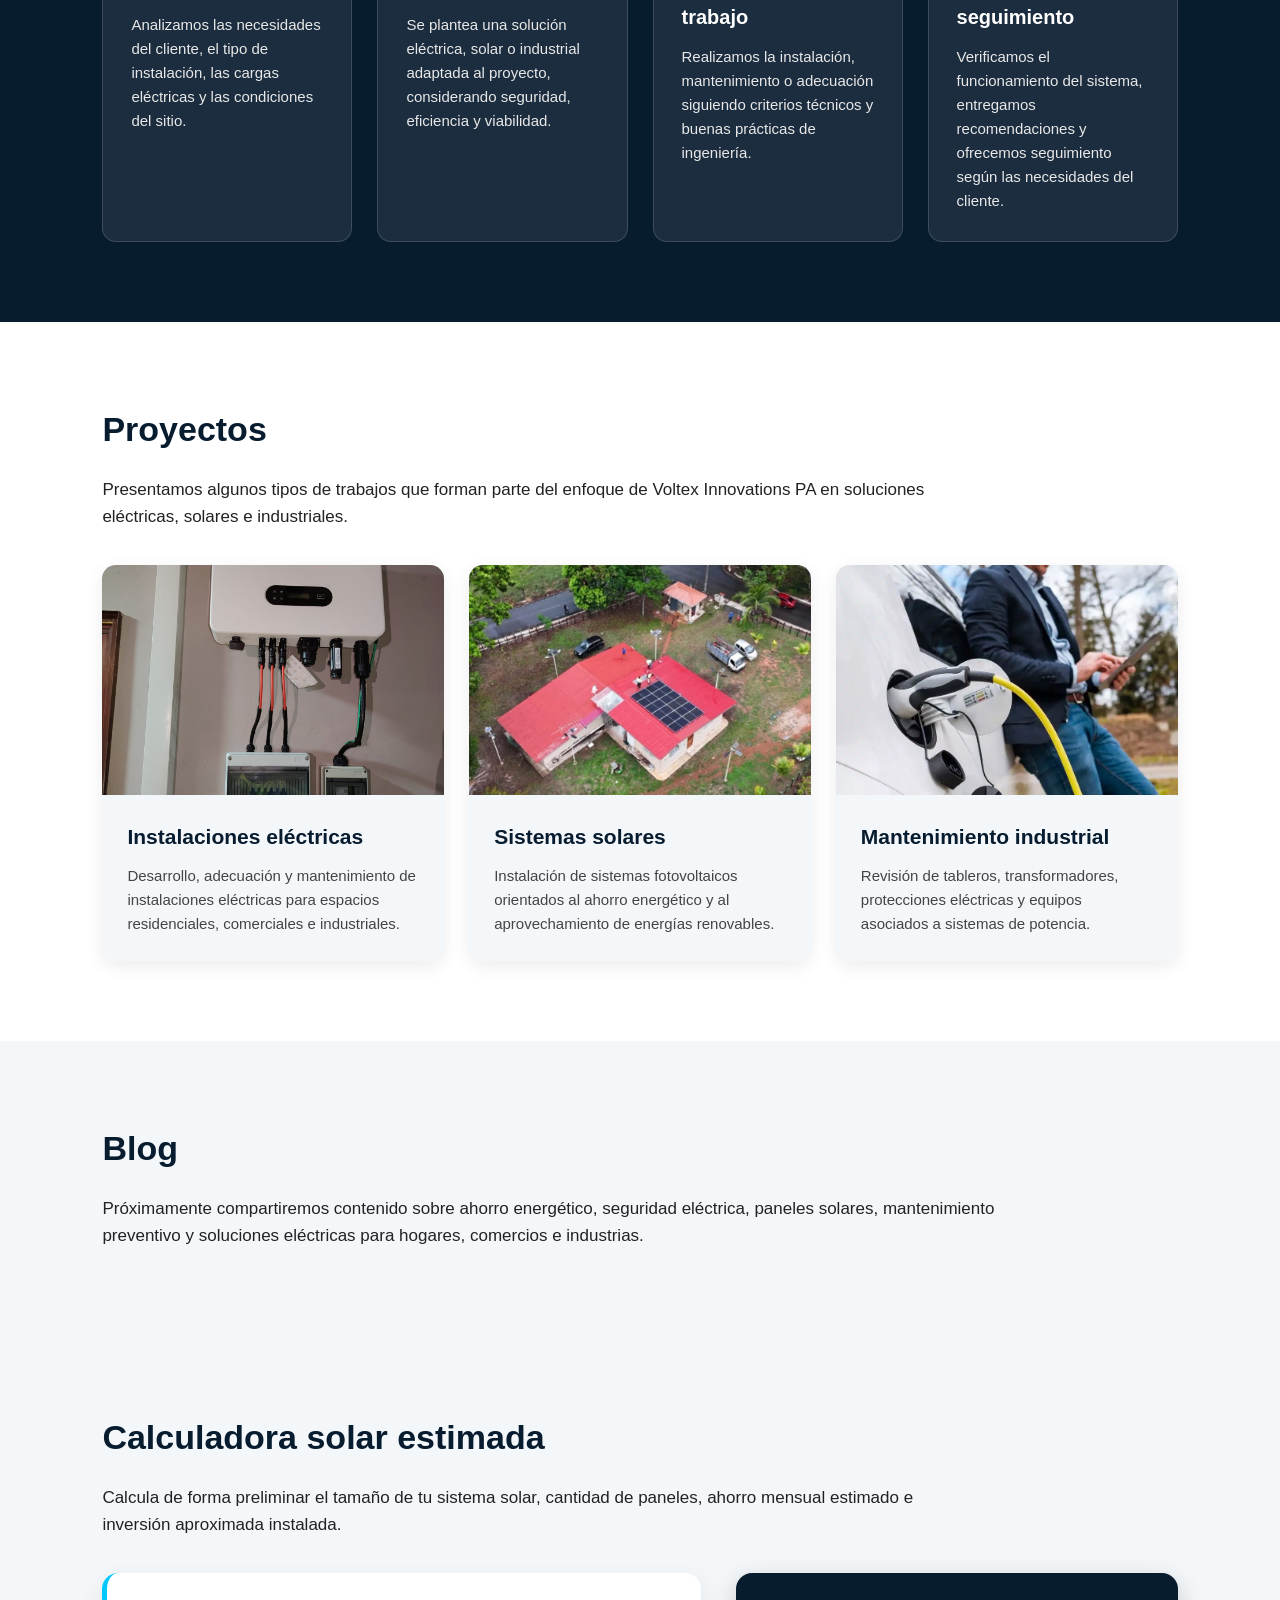
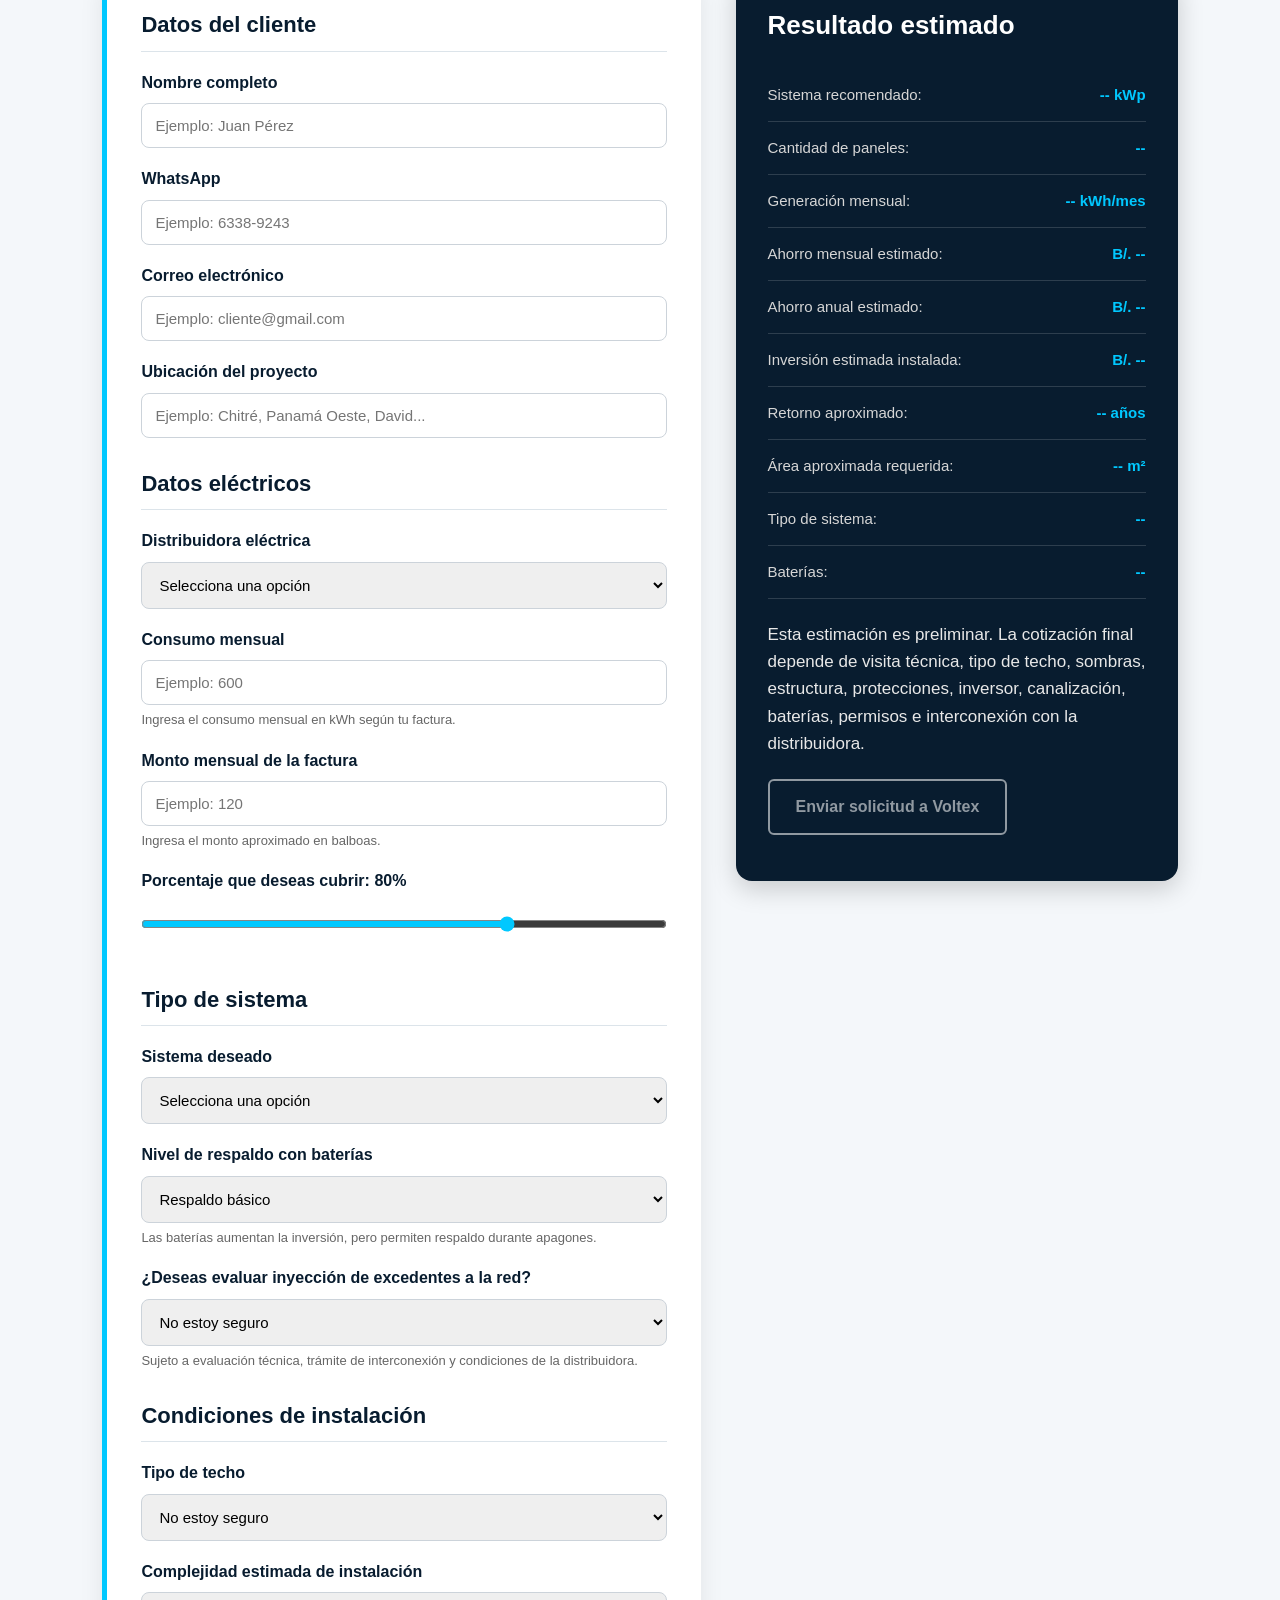
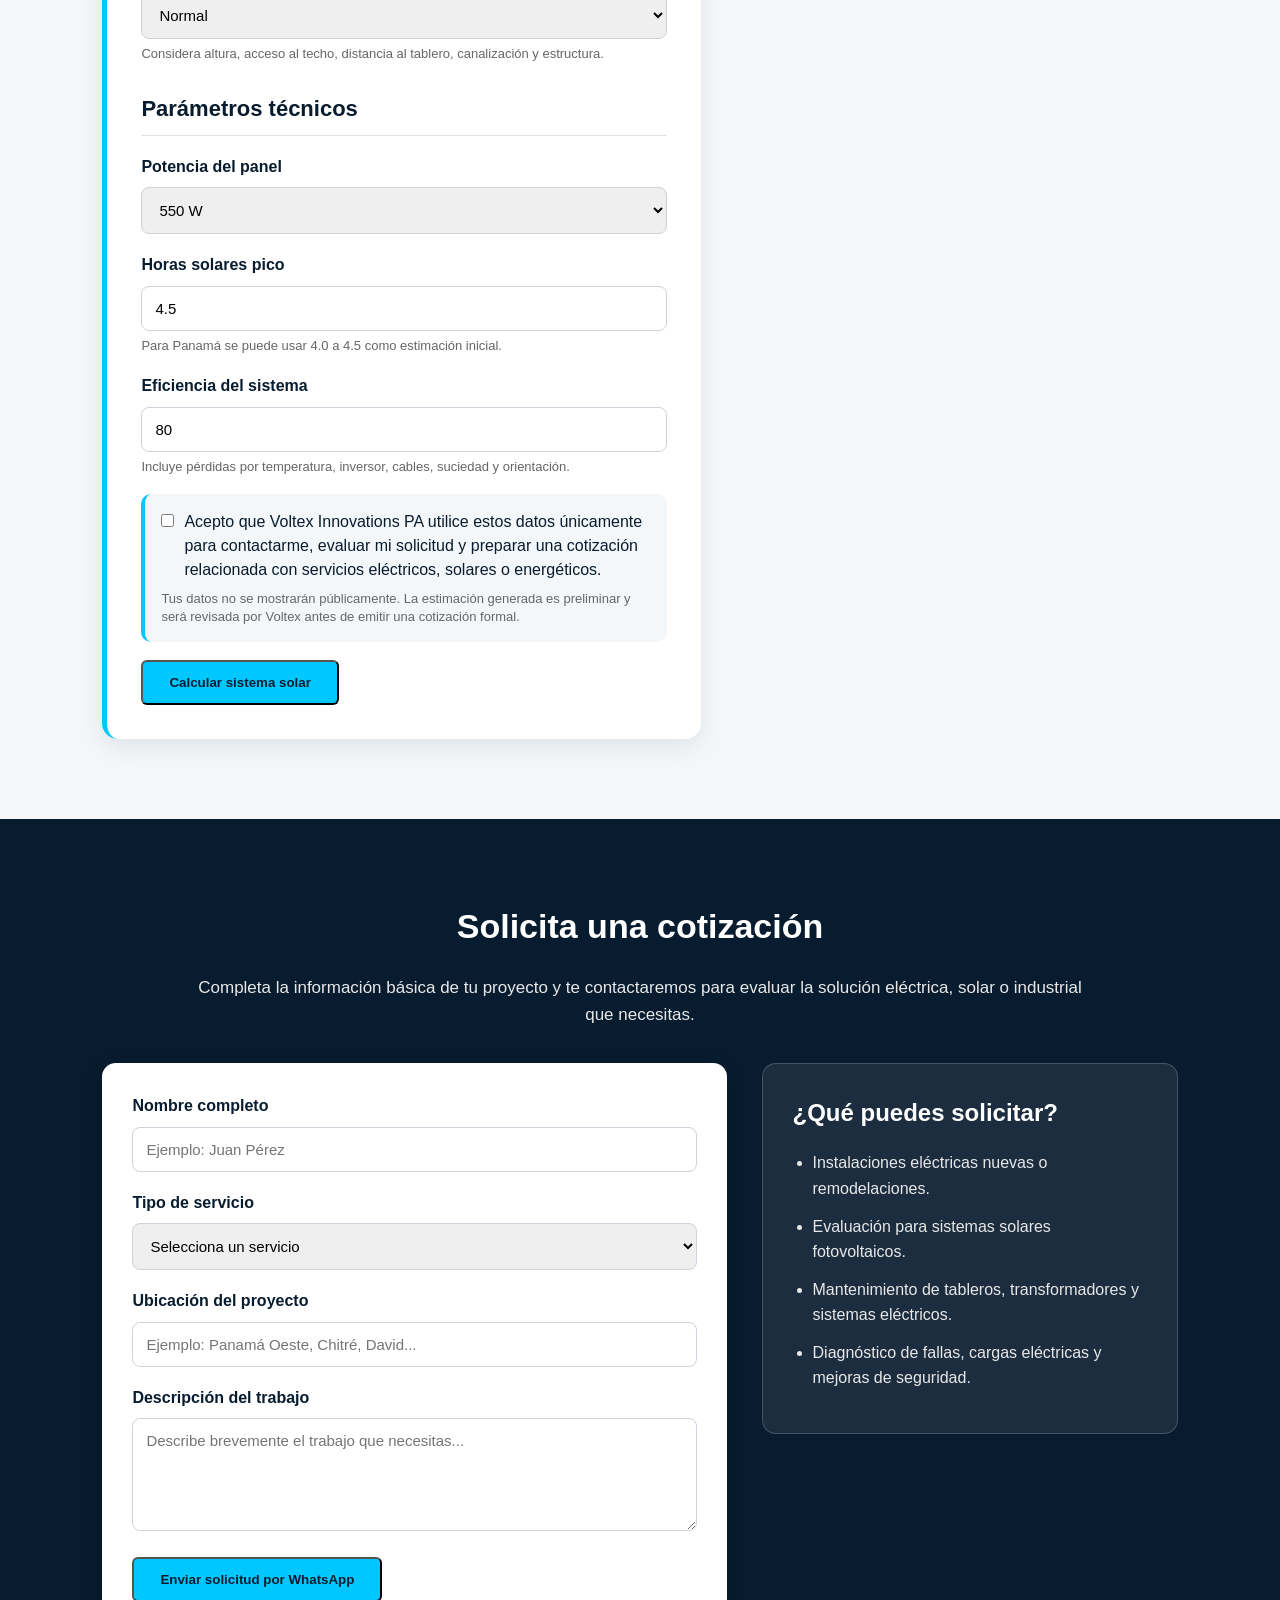
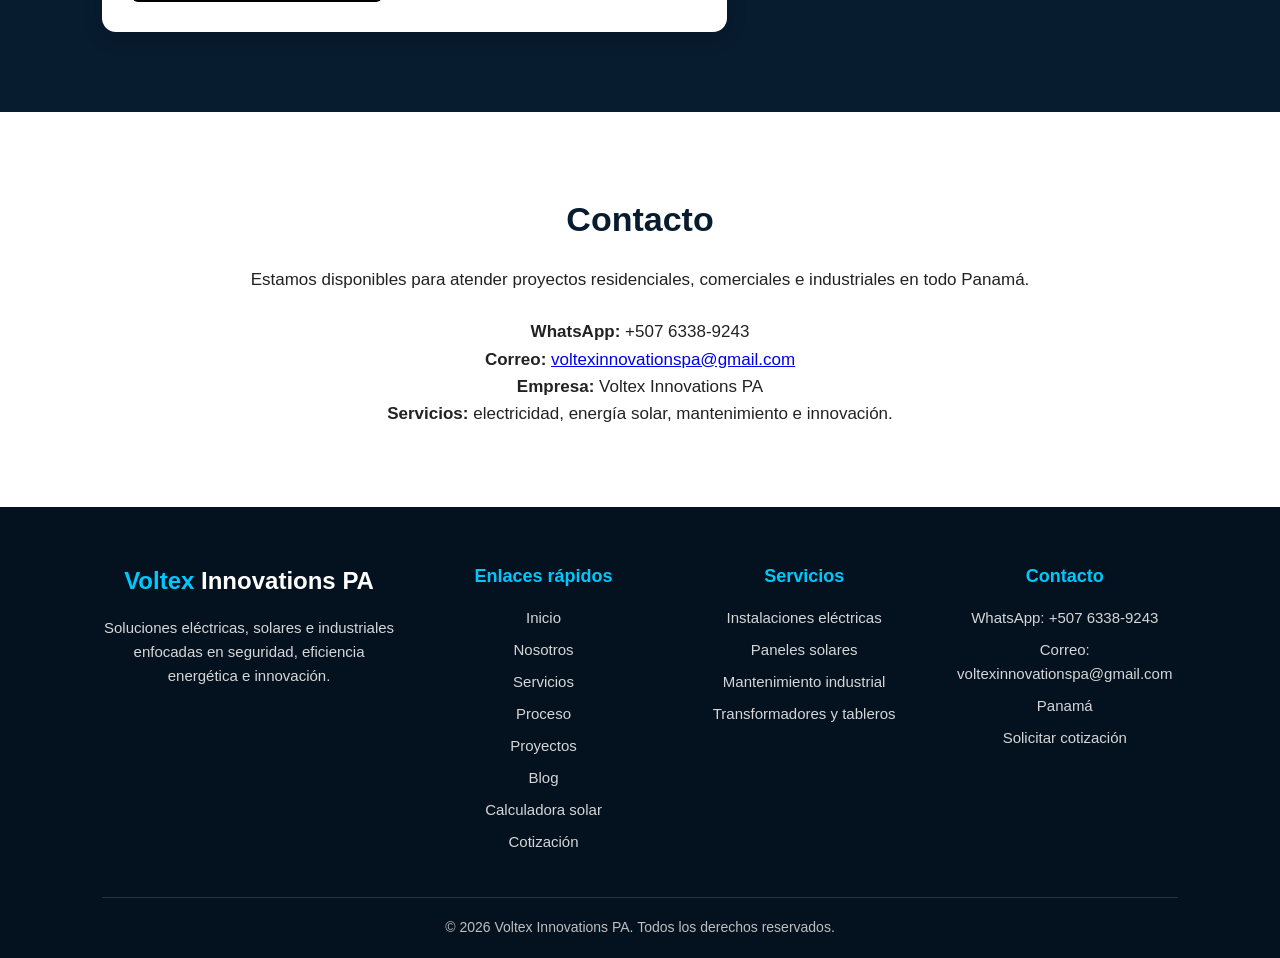
==== commit 898d7964: "Mejora mensajes de estado en calculadora solar" ====
--- a/index.html
+++ b/index.html
@@ -636,6 +636,8 @@
       >
         Enviar solicitud a Voltex
       </a>
+
+      <p id="solar-status-message" class="solar-status-message"></p>
     </div>
   </div>
 </section>
--- a/styles.css
+++ b/styles.css
@@ -984,4 +984,19 @@
   color: #555;
   font-size: 13px;
   line-height: 1.5;
+}
+/* MENSAJE DE ESTADO DE LA CALCULADORA */
+.solar-status-message {
+  margin-top: 14px;
+  font-size: 14px;
+  line-height: 1.5;
+  color: #e8e8e8;
+}
+
+.solar-status-message.success {
+  color: #7ee787;
+}
+
+.solar-status-message.error {
+  color: #ffb4b4;
 }
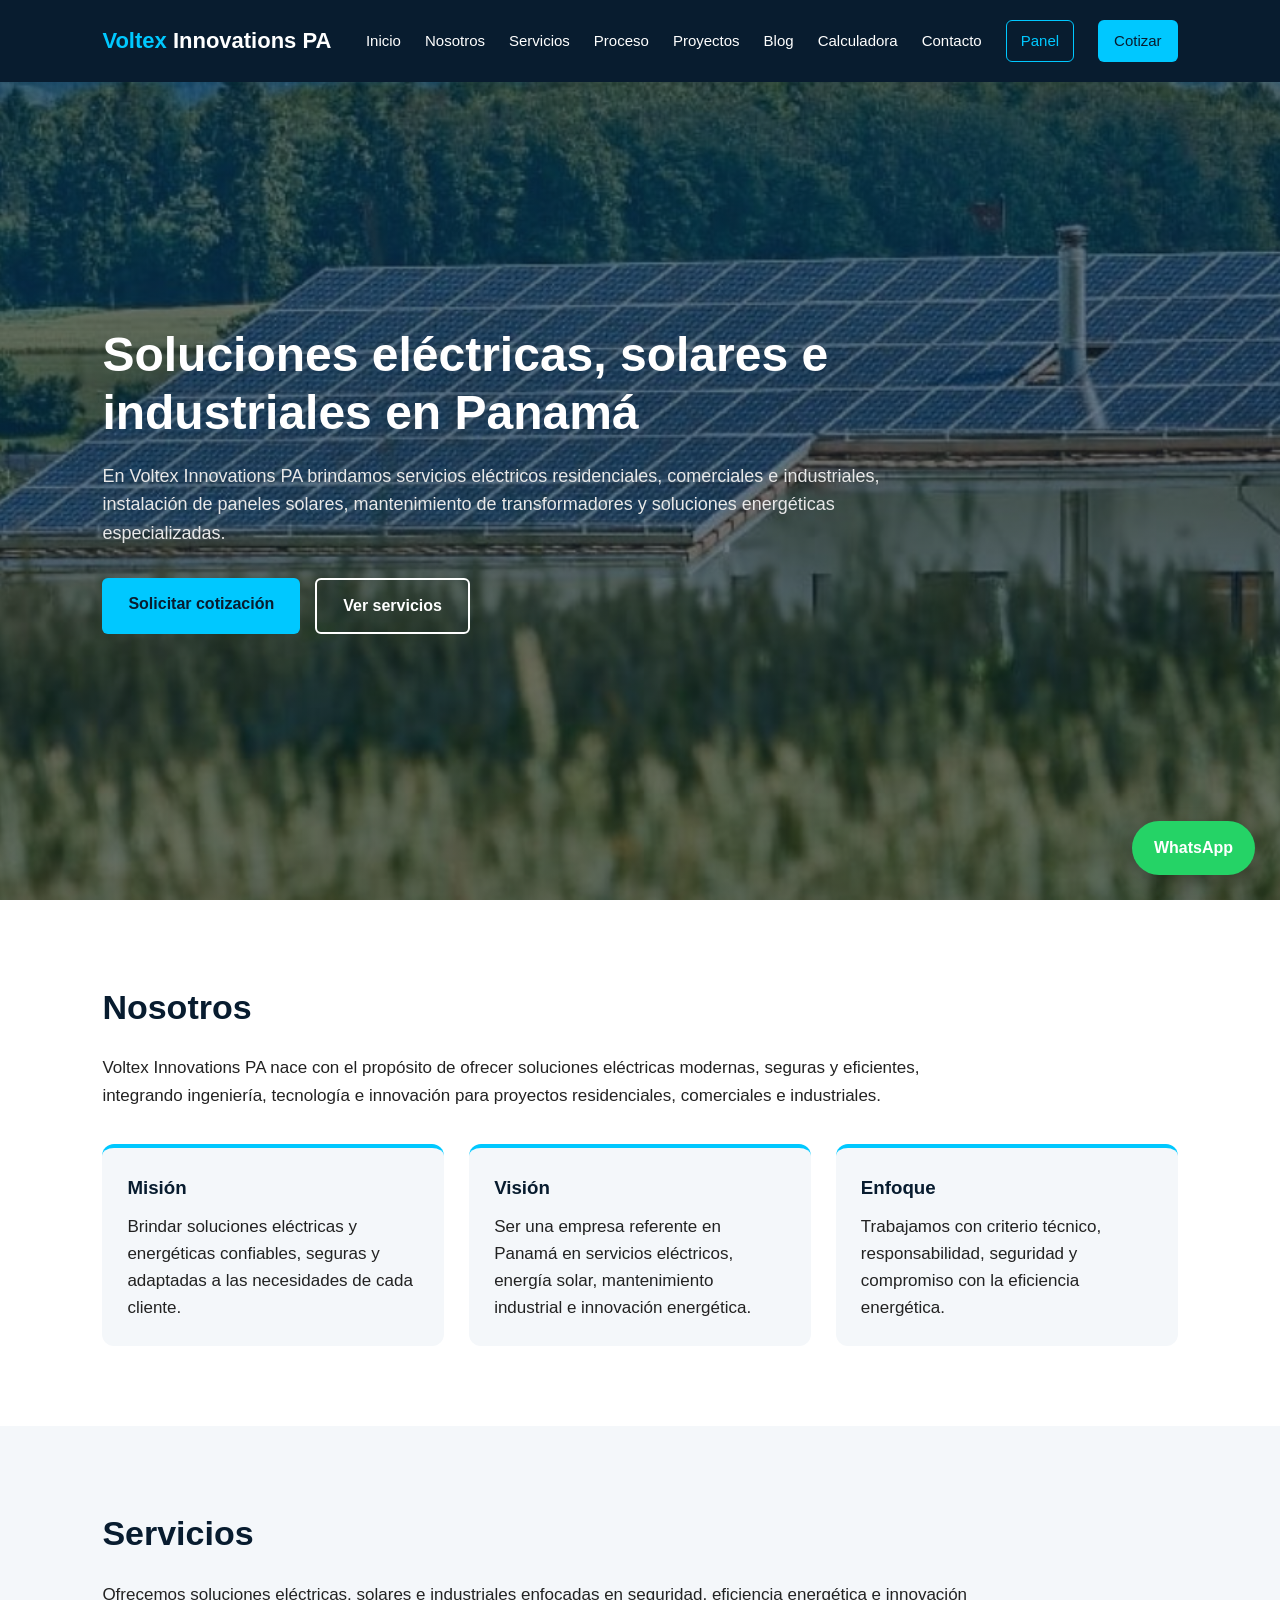
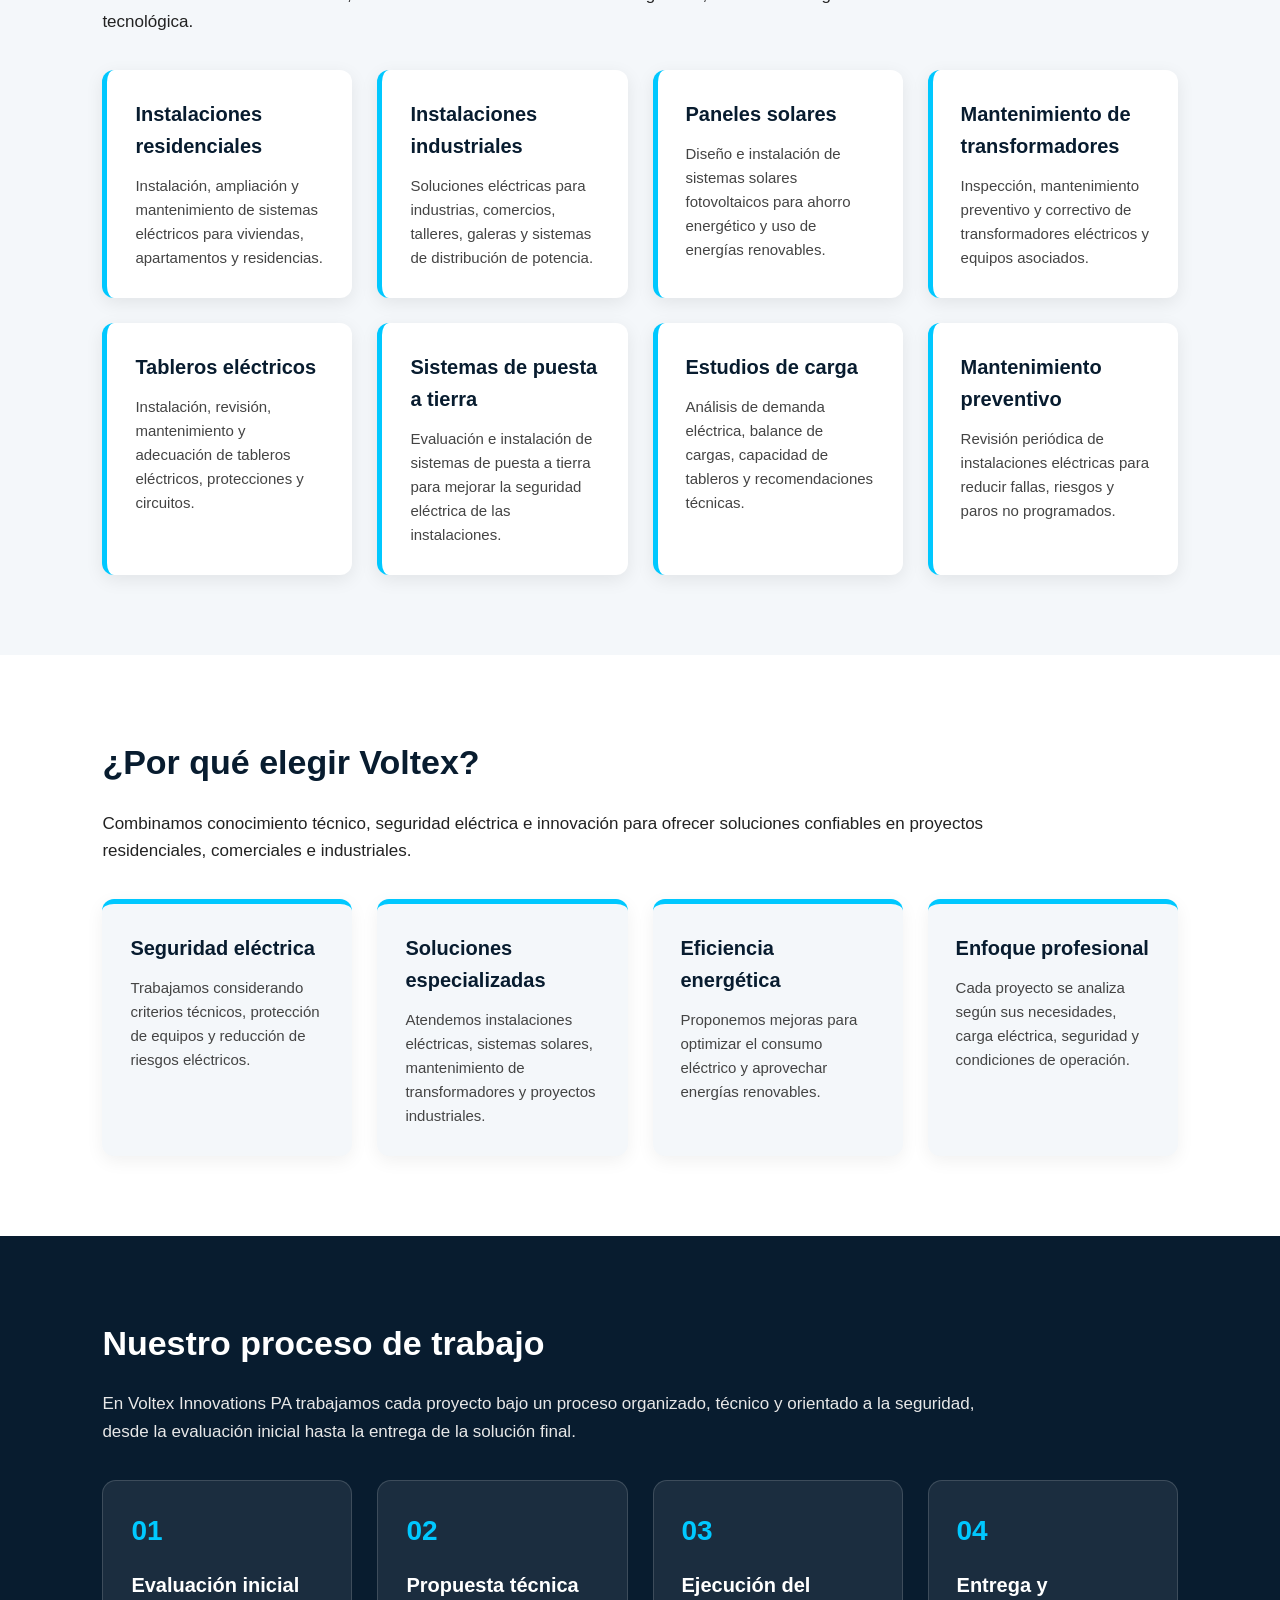
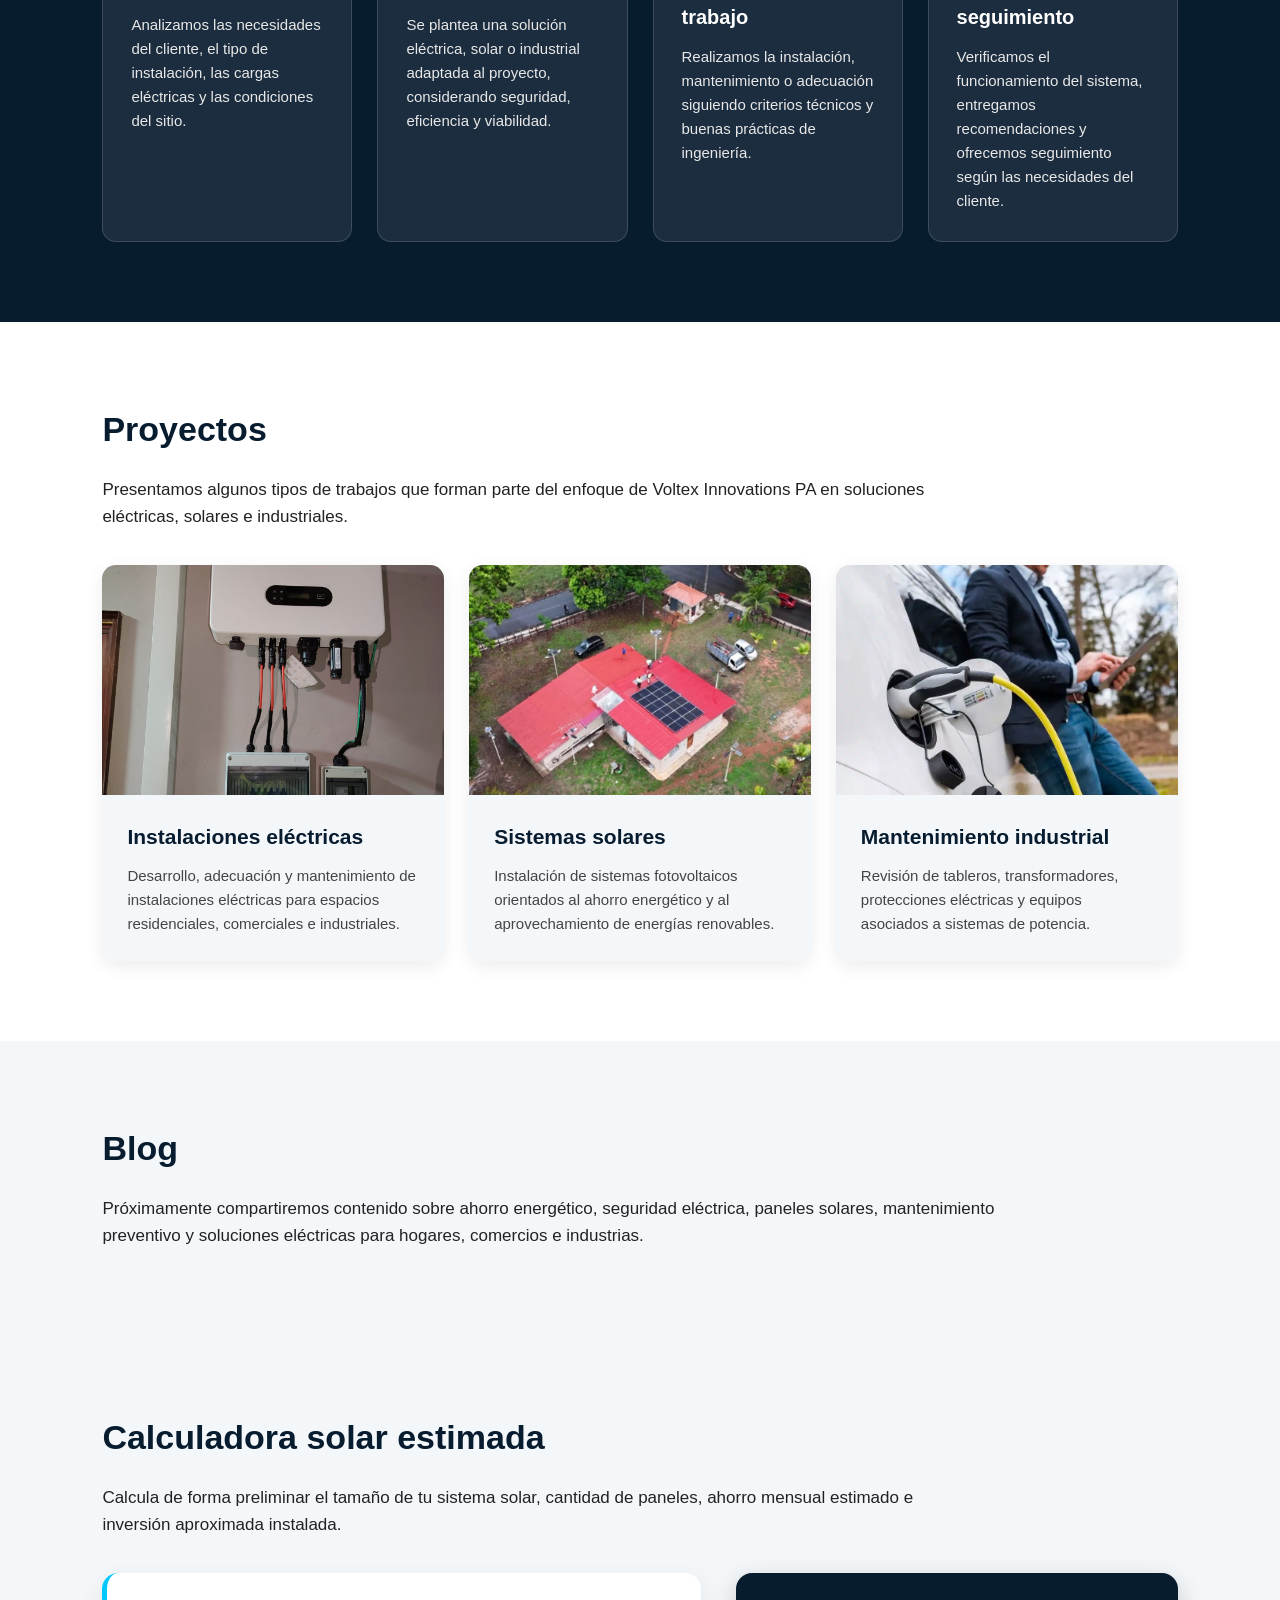
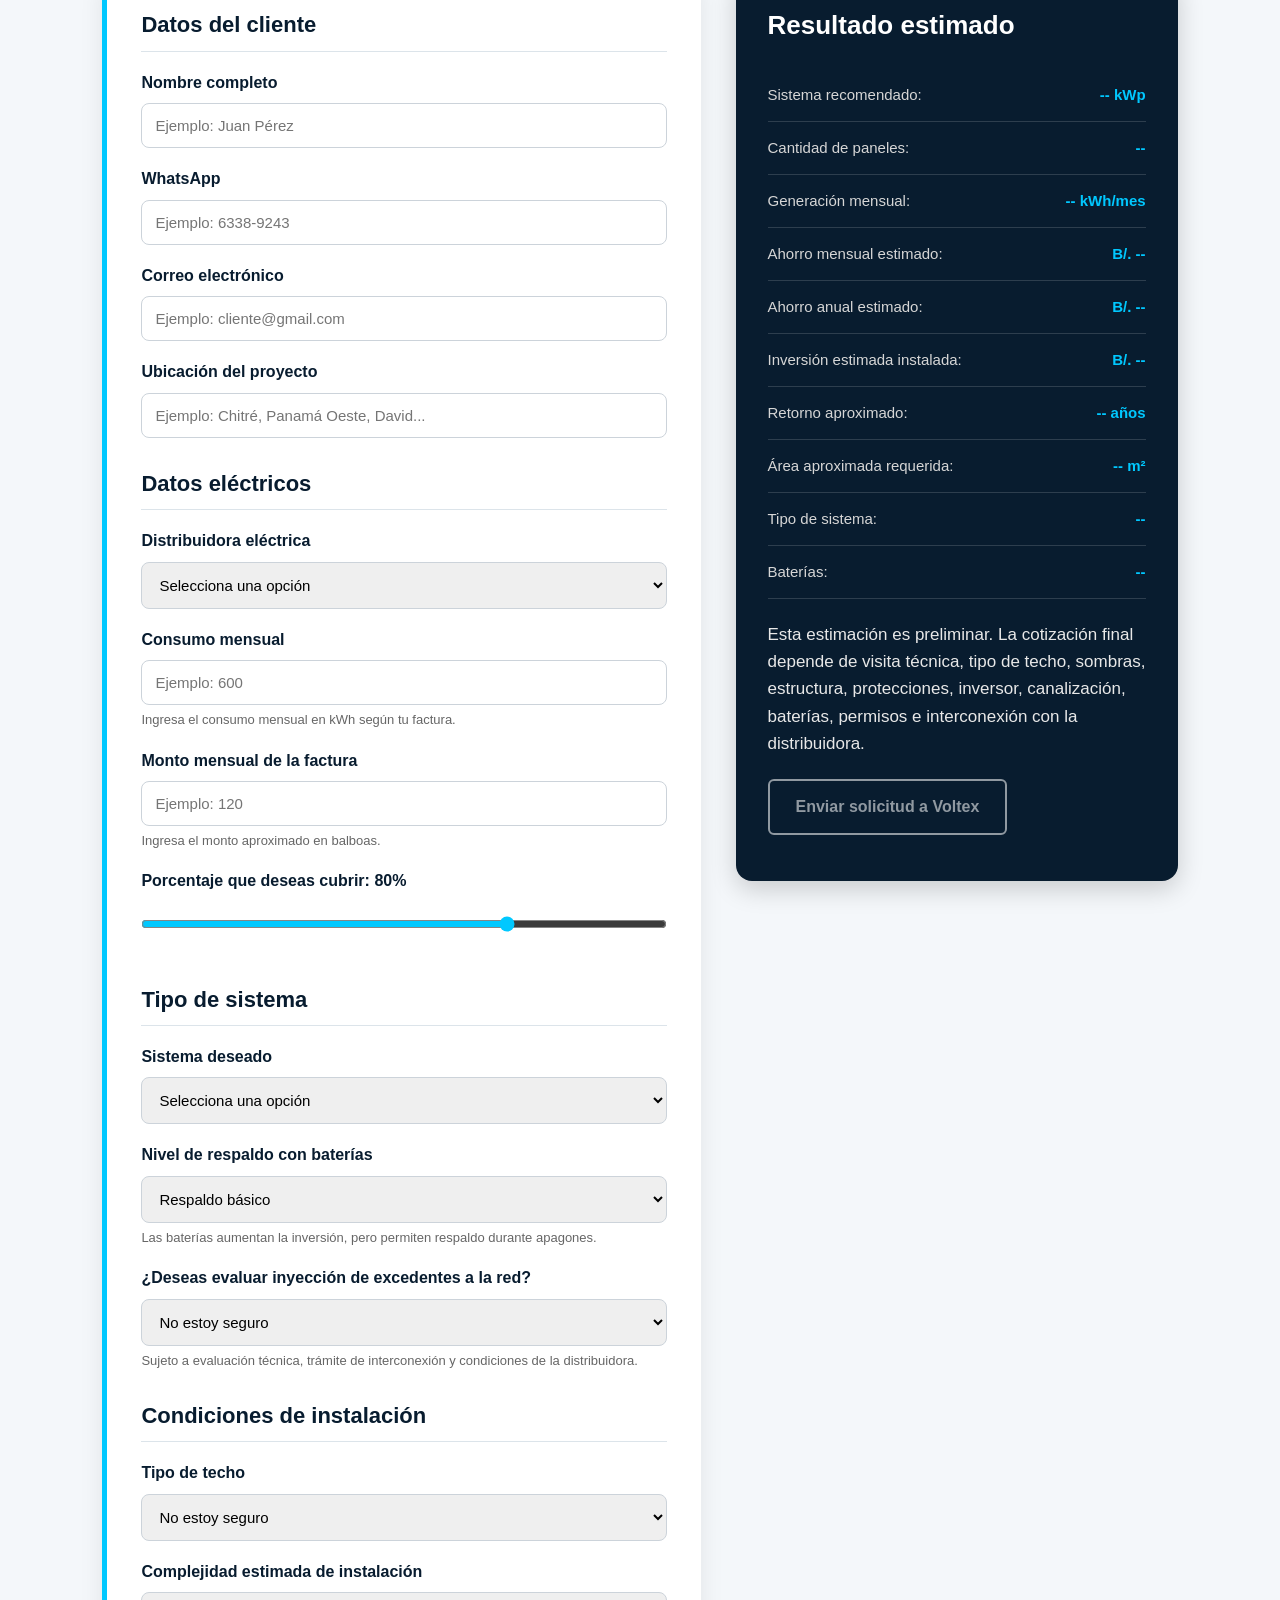
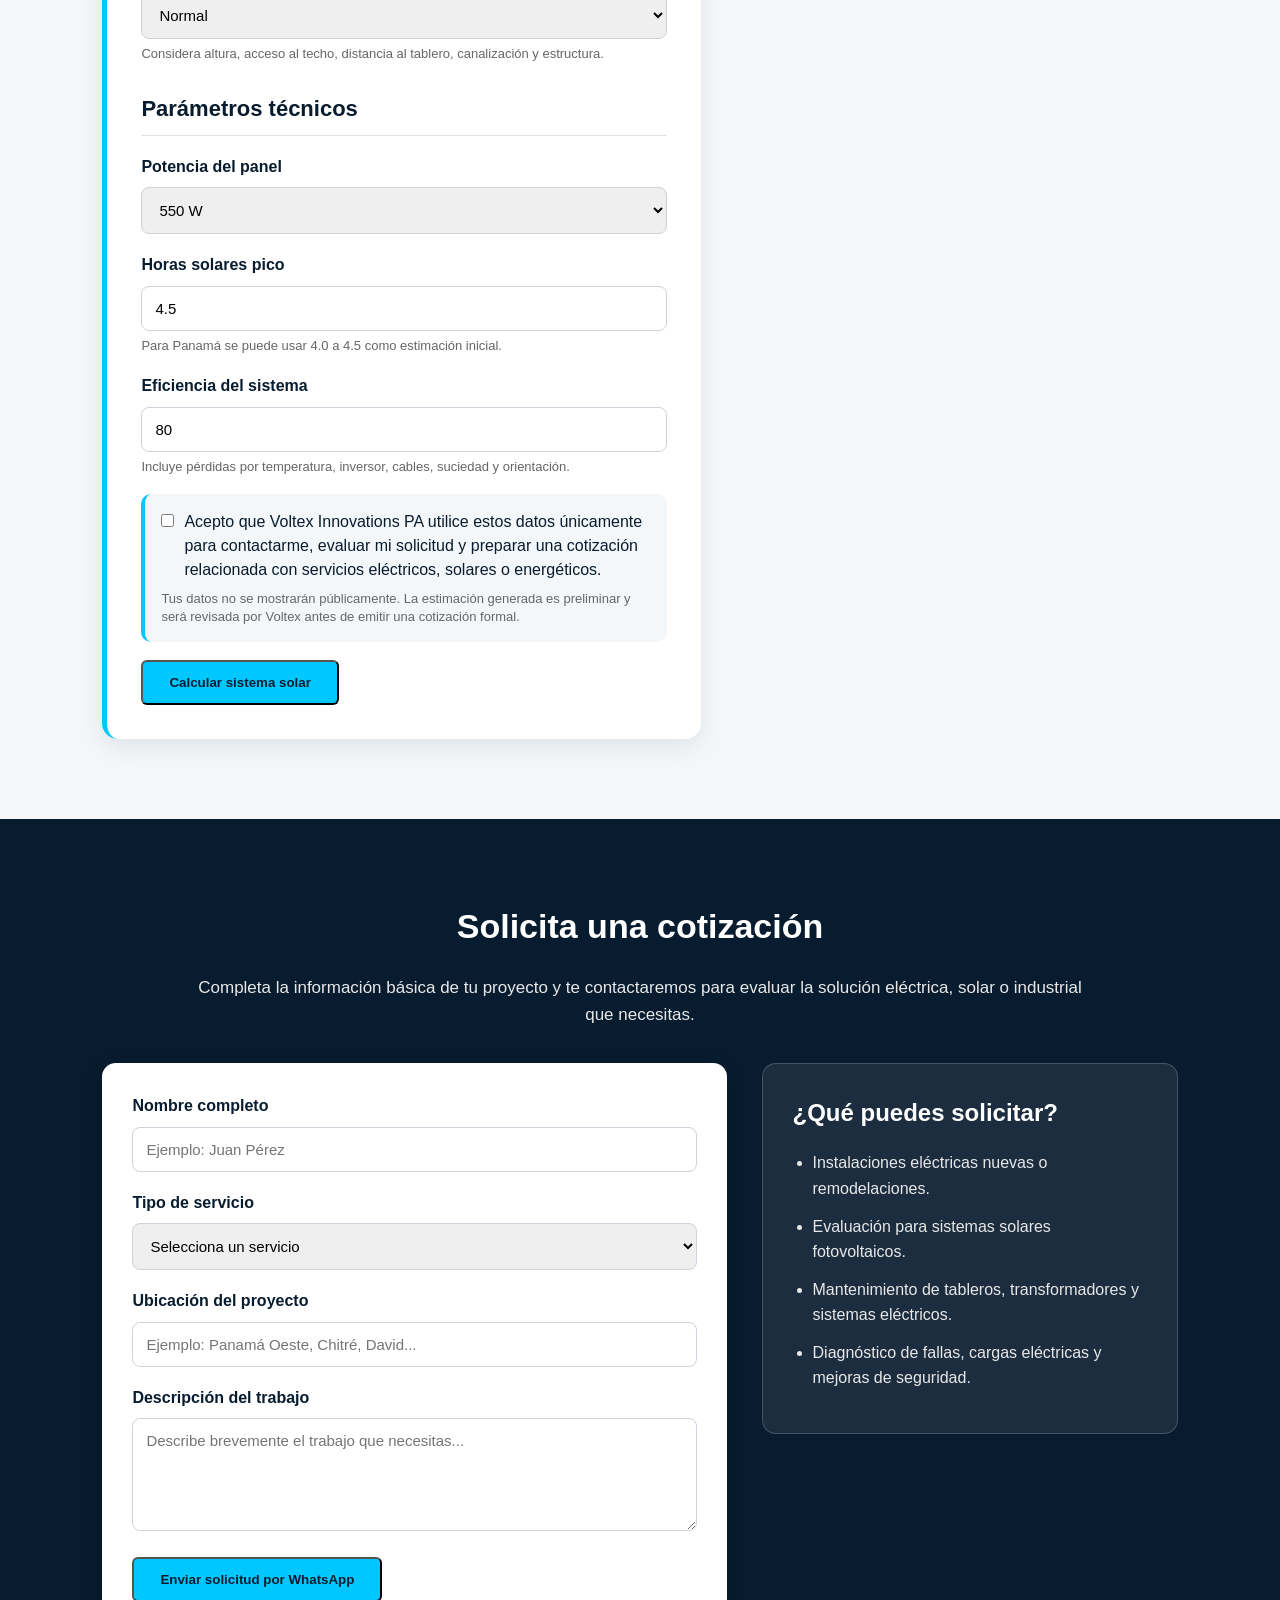
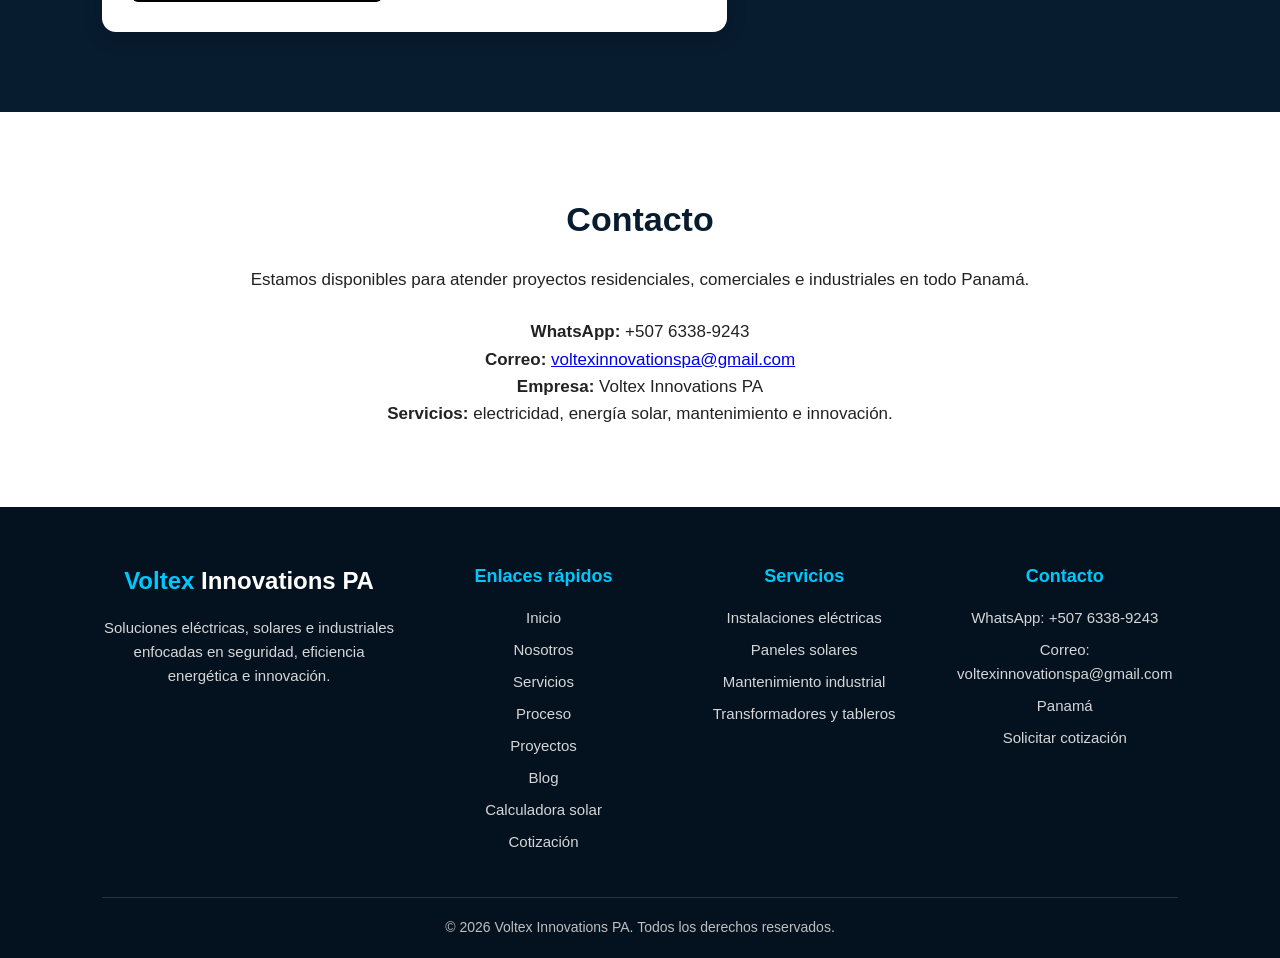
==== commit 6066ebf5: "Agrega boton de panel interno en menu" ====
--- a/index.html
+++ b/index.html
@@ -46,16 +46,17 @@
     </button>
 
     <nav class="nav" id="nav">
-      <a href="#inicio">Inicio</a>
-      <a href="#nosotros">Nosotros</a>
-      <a href="#servicios">Servicios</a>
-      <a href="#proceso">Proceso</a>
-      <a href="#proyectos">Proyectos</a>
-      <a href="#blog">Blog</a>
-      <a href="#calculadora-solar">Calculadora</a>
-      <a href="#contacto">Contacto</a>
-      <a href="#cotizacion" class="nav-cta">Cotizar</a>
-    </nav>
+  <a href="#inicio">Inicio</a>
+  <a href="#nosotros">Nosotros</a>
+  <a href="#servicios">Servicios</a>
+  <a href="#proceso">Proceso</a>
+  <a href="#proyectos">Proyectos</a>
+  <a href="#blog">Blog</a>
+  <a href="#calculadora-solar">Calculadora</a>
+  <a href="#contacto">Contacto</a>
+  <a href="panel-voltex.html" class="nav-panel" target="_blank" rel="noopener noreferrer">Panel</a>
+  <a href="#cotizacion" class="nav-cta">Cotizar</a>
+</nav>
   </header>
 
   <!-- SECCIÓN PRINCIPAL -->
--- a/styles.css
+++ b/styles.css
@@ -999,4 +999,17 @@
 
 .solar-status-message.error {
   color: #ffb4b4;
+}
+/* BOTÓN PANEL INTERNO EN MENÚ */
+.nav-panel {
+  border: 1px solid #00c8ff;
+  color: #00c8ff !important;
+  padding: 8px 14px;
+  border-radius: 6px;
+  font-weight: bold;
+}
+
+.nav-panel:hover {
+  background-color: #00c8ff;
+  color: #081c2f !important;
 }
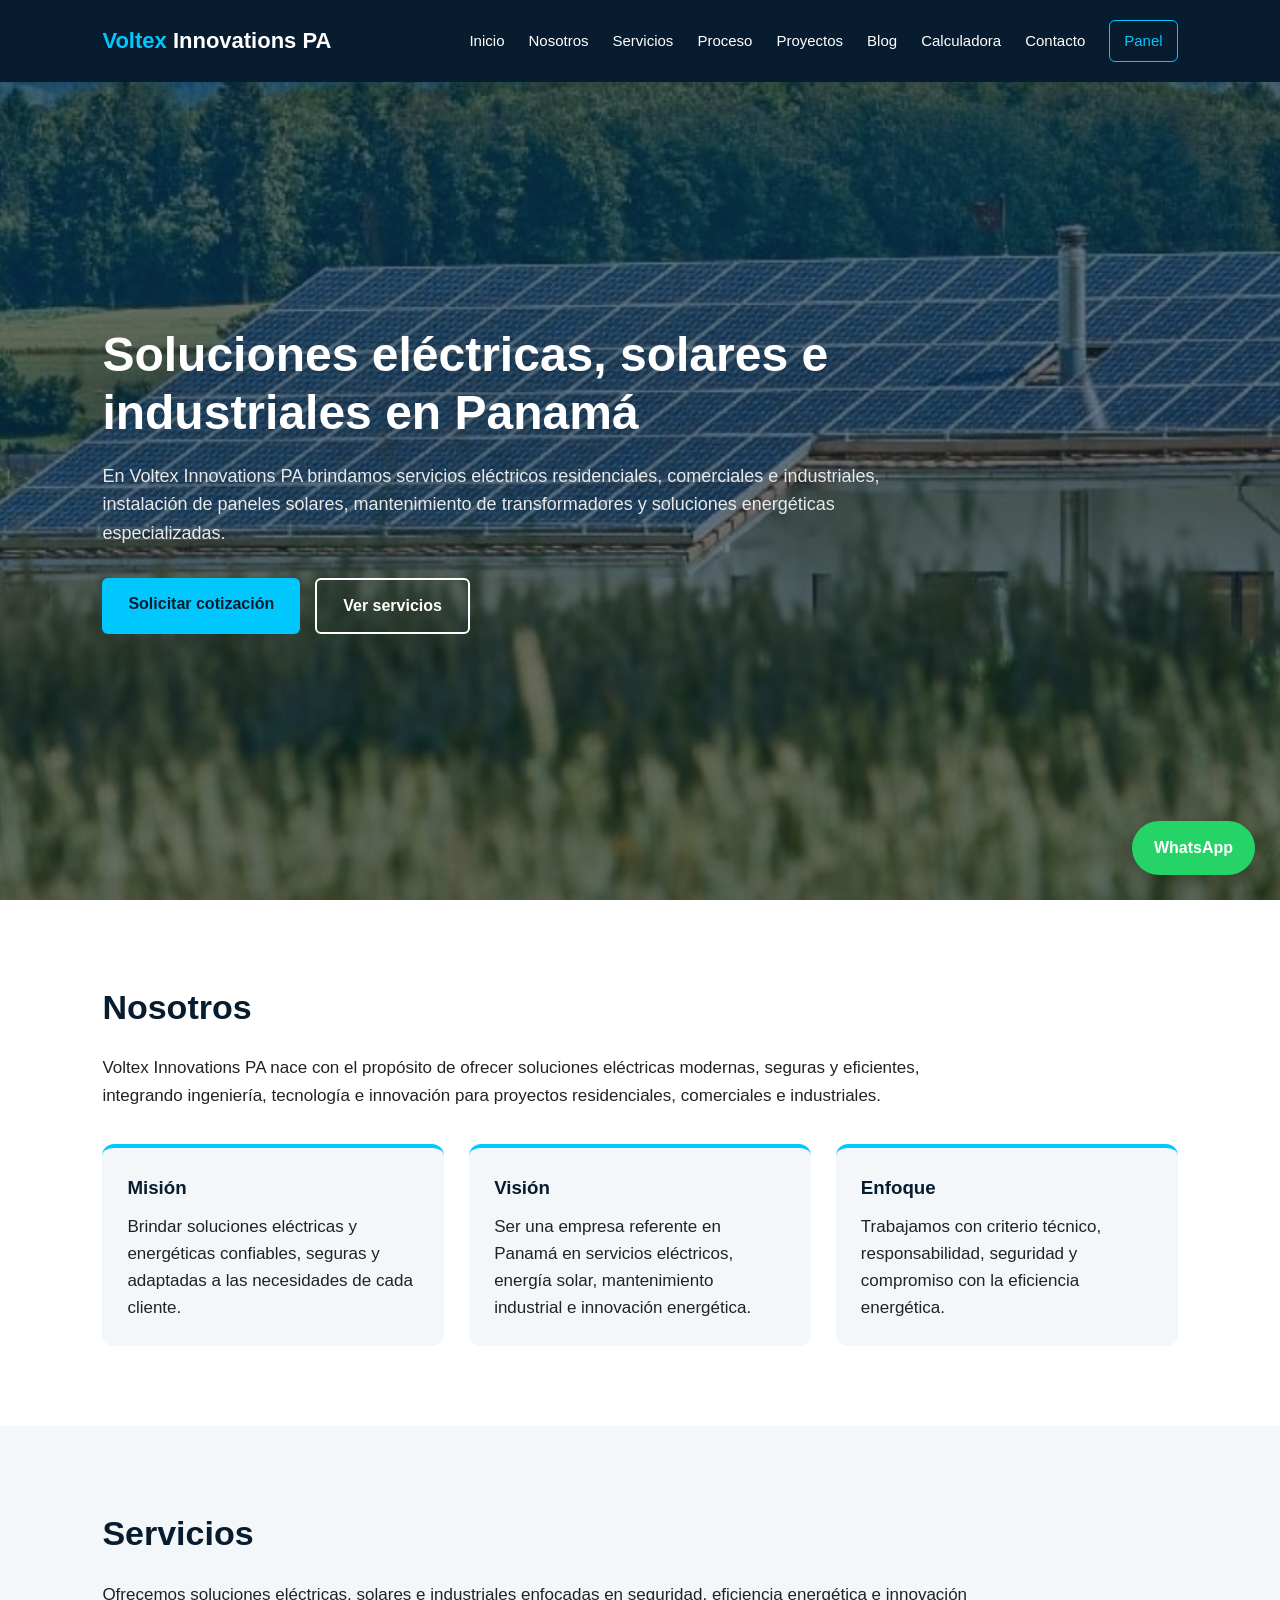
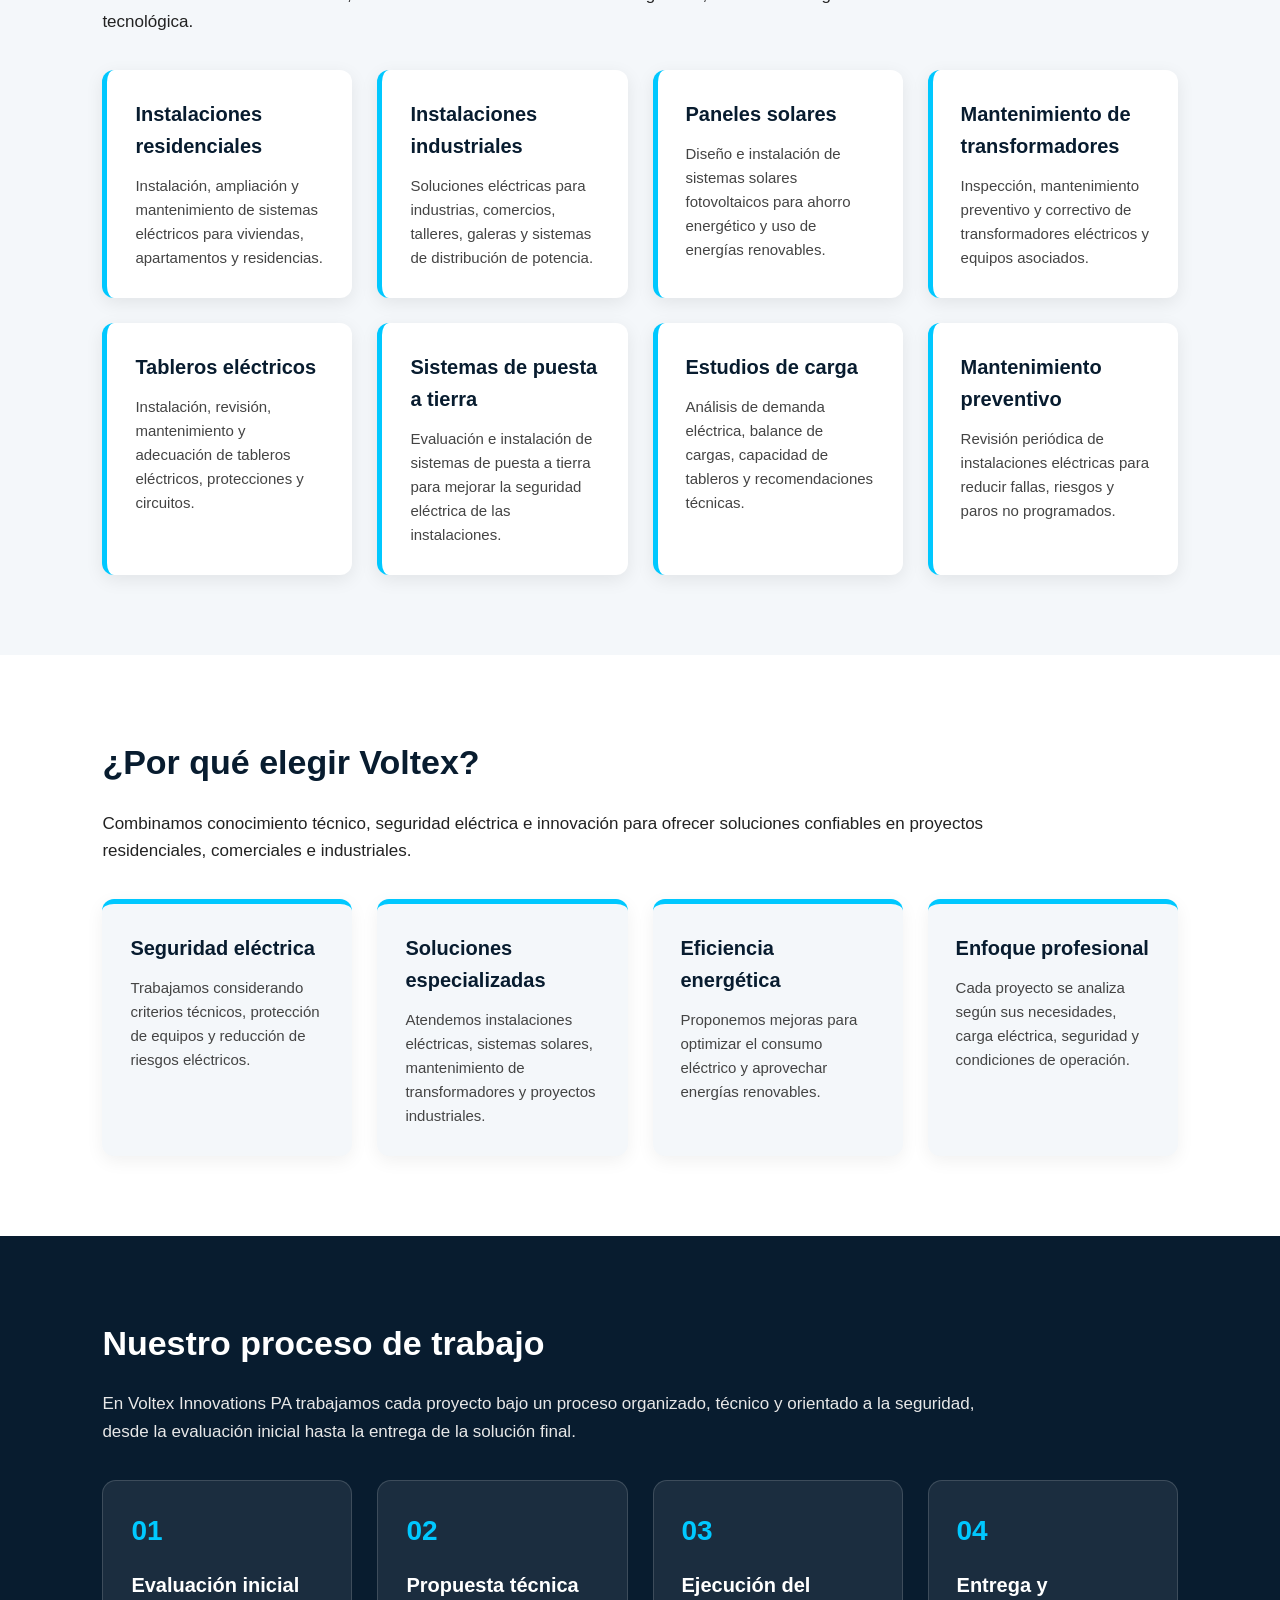
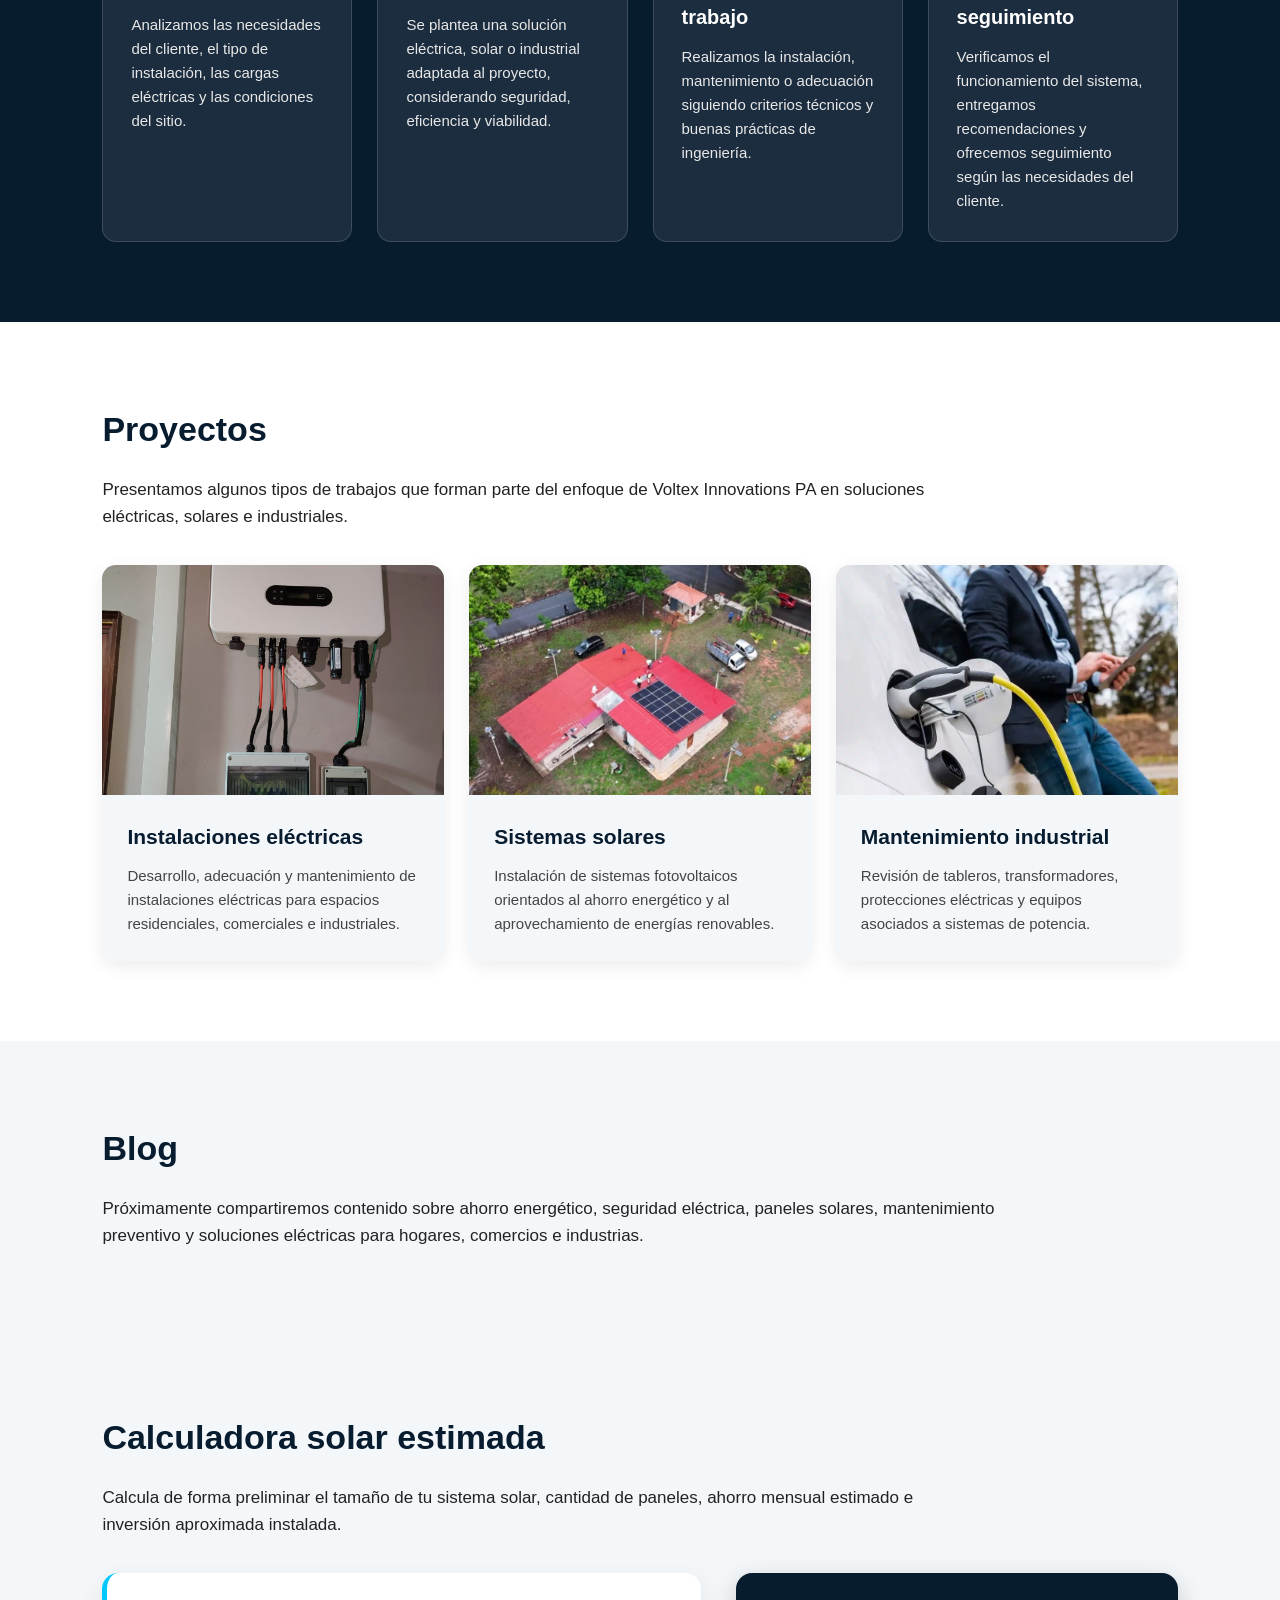
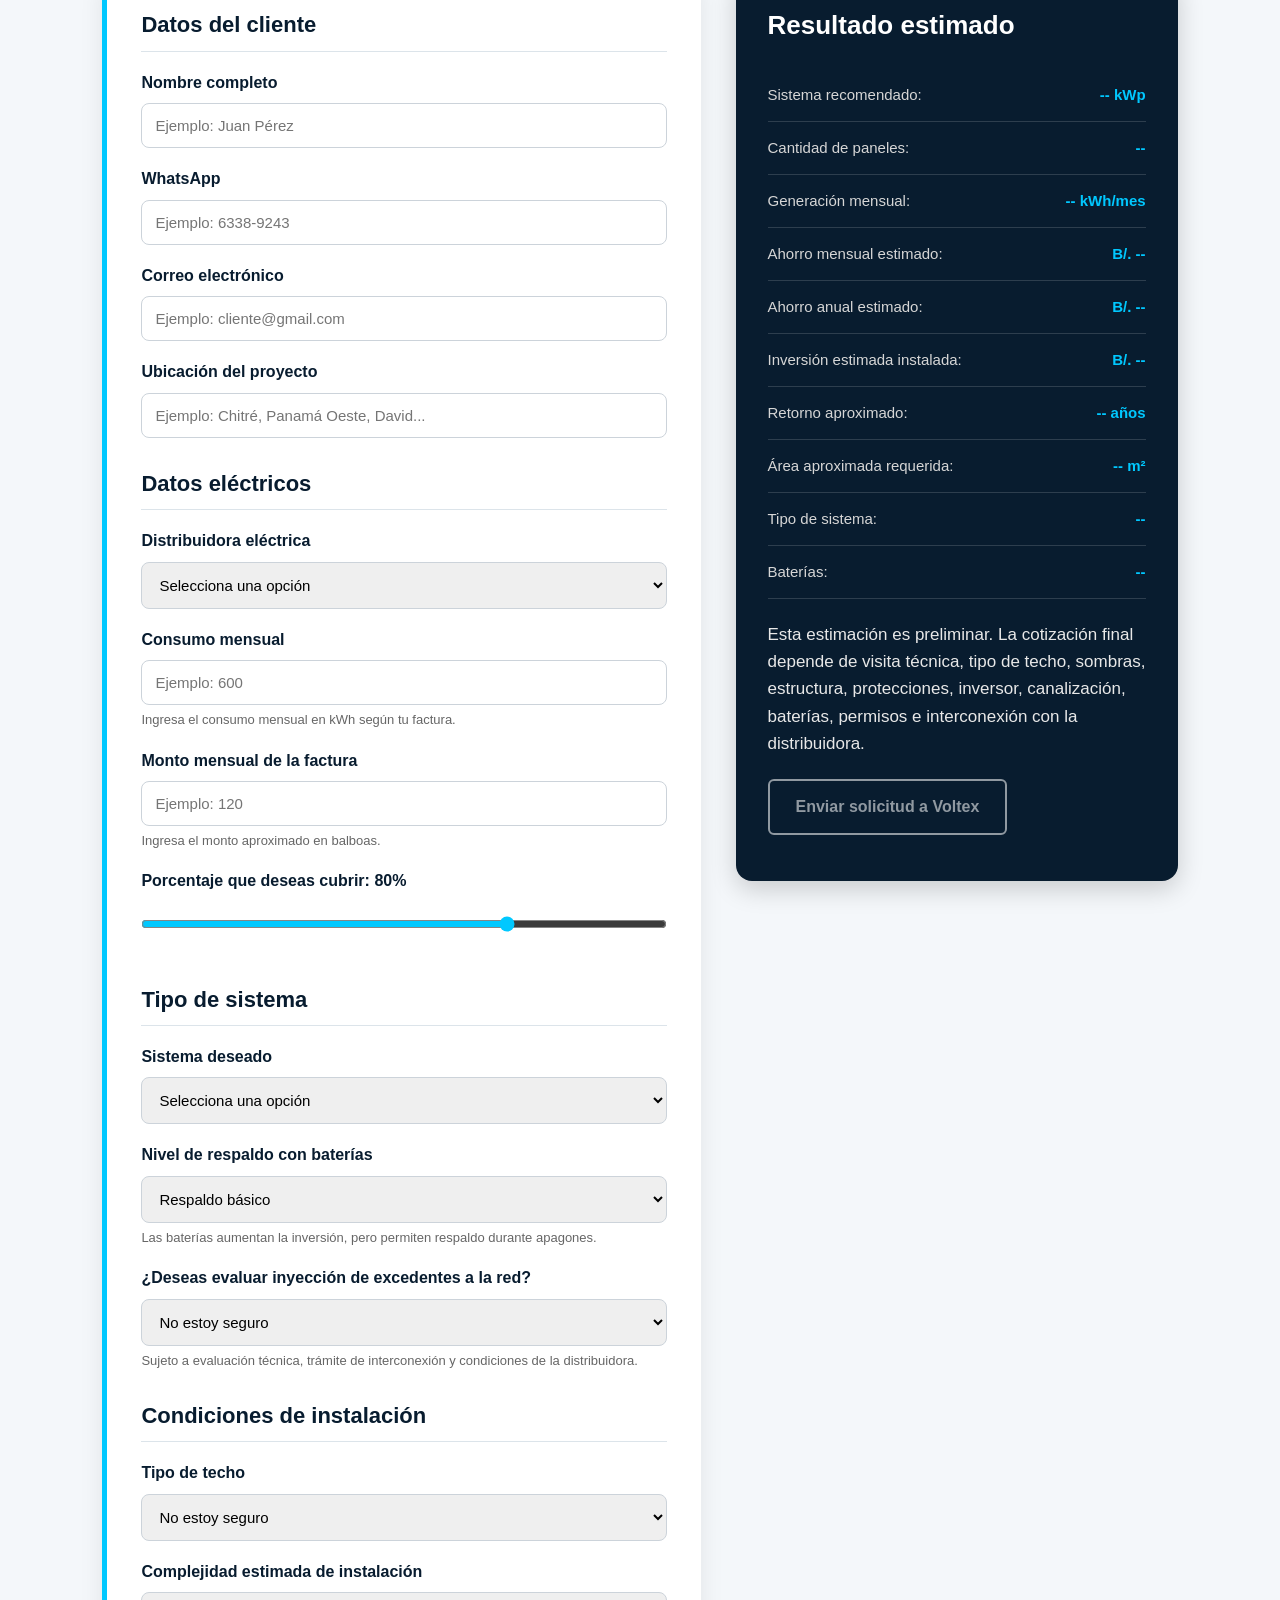
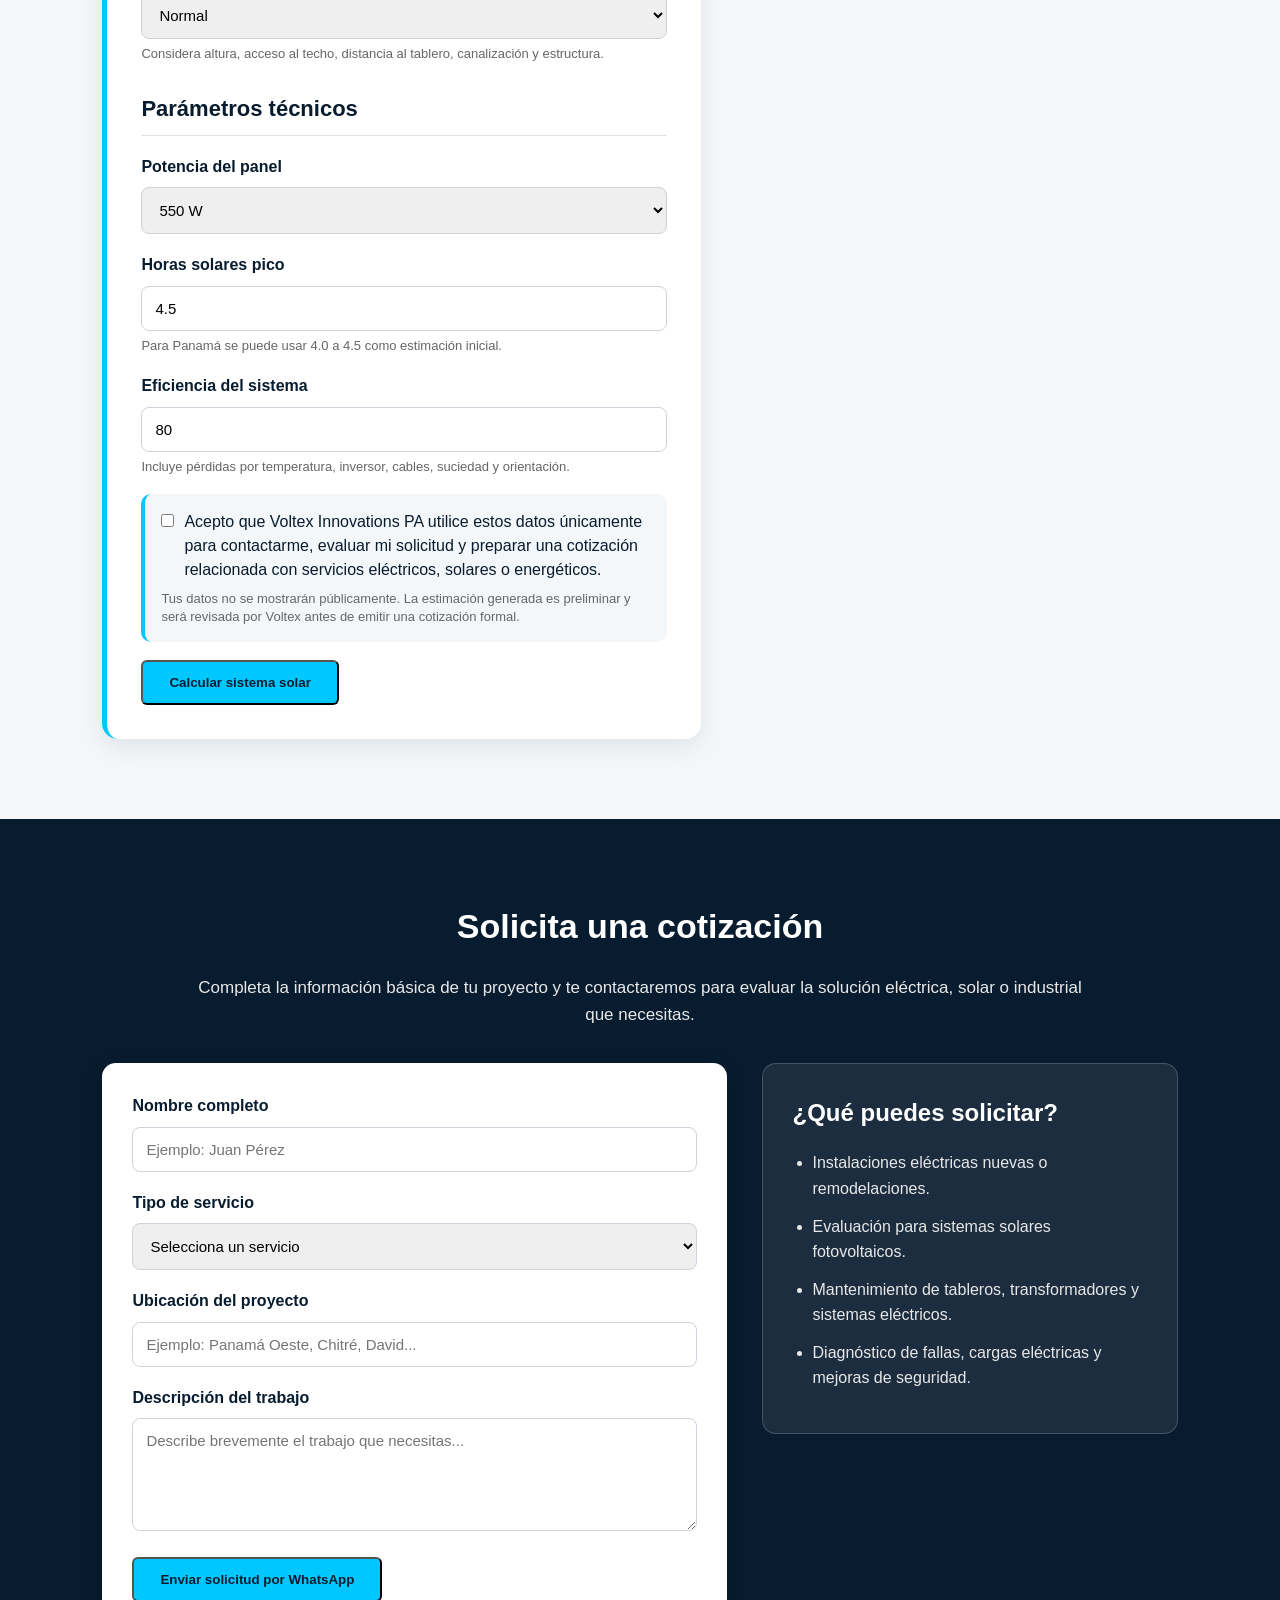
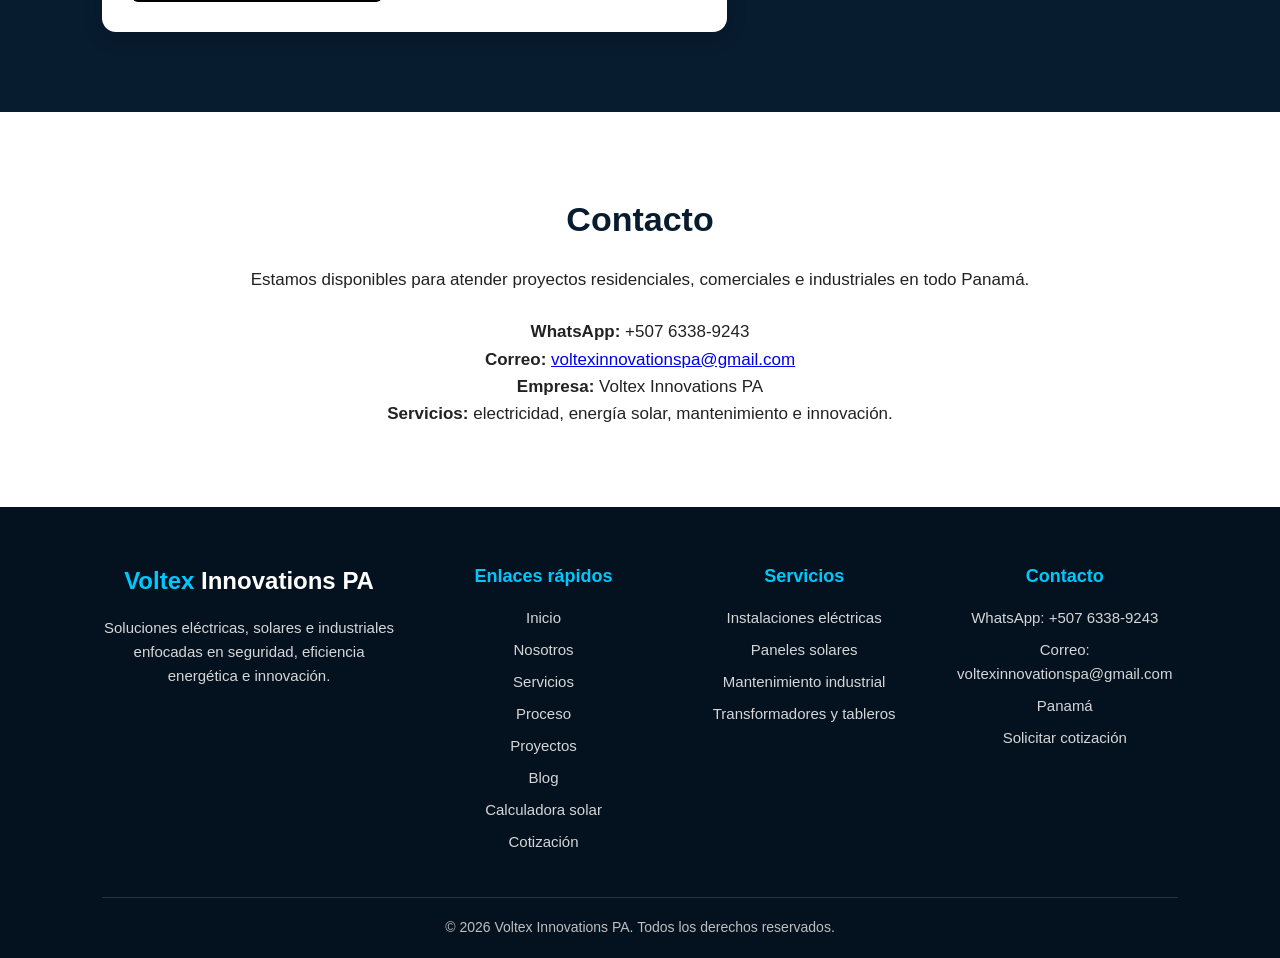
==== commit f75e4ef5: "Fuerza actualizacion del panel interno" ====
--- a/index.html
+++ b/index.html
@@ -54,8 +54,8 @@
   <a href="#blog">Blog</a>
   <a href="#calculadora-solar">Calculadora</a>
   <a href="#contacto">Contacto</a>
-  <a href="panel-voltex.html" class="nav-panel" target="_blank" rel="noopener noreferrer">Panel</a>
-  <a href="#cotizacion" class="nav-cta">Cotizar</a>
+  
+  <a href="panel-voltex.html?v=2" class="nav-panel" target="_blank" rel="noopener noreferrer">Panel</a>
 </nav>
   </header>
 
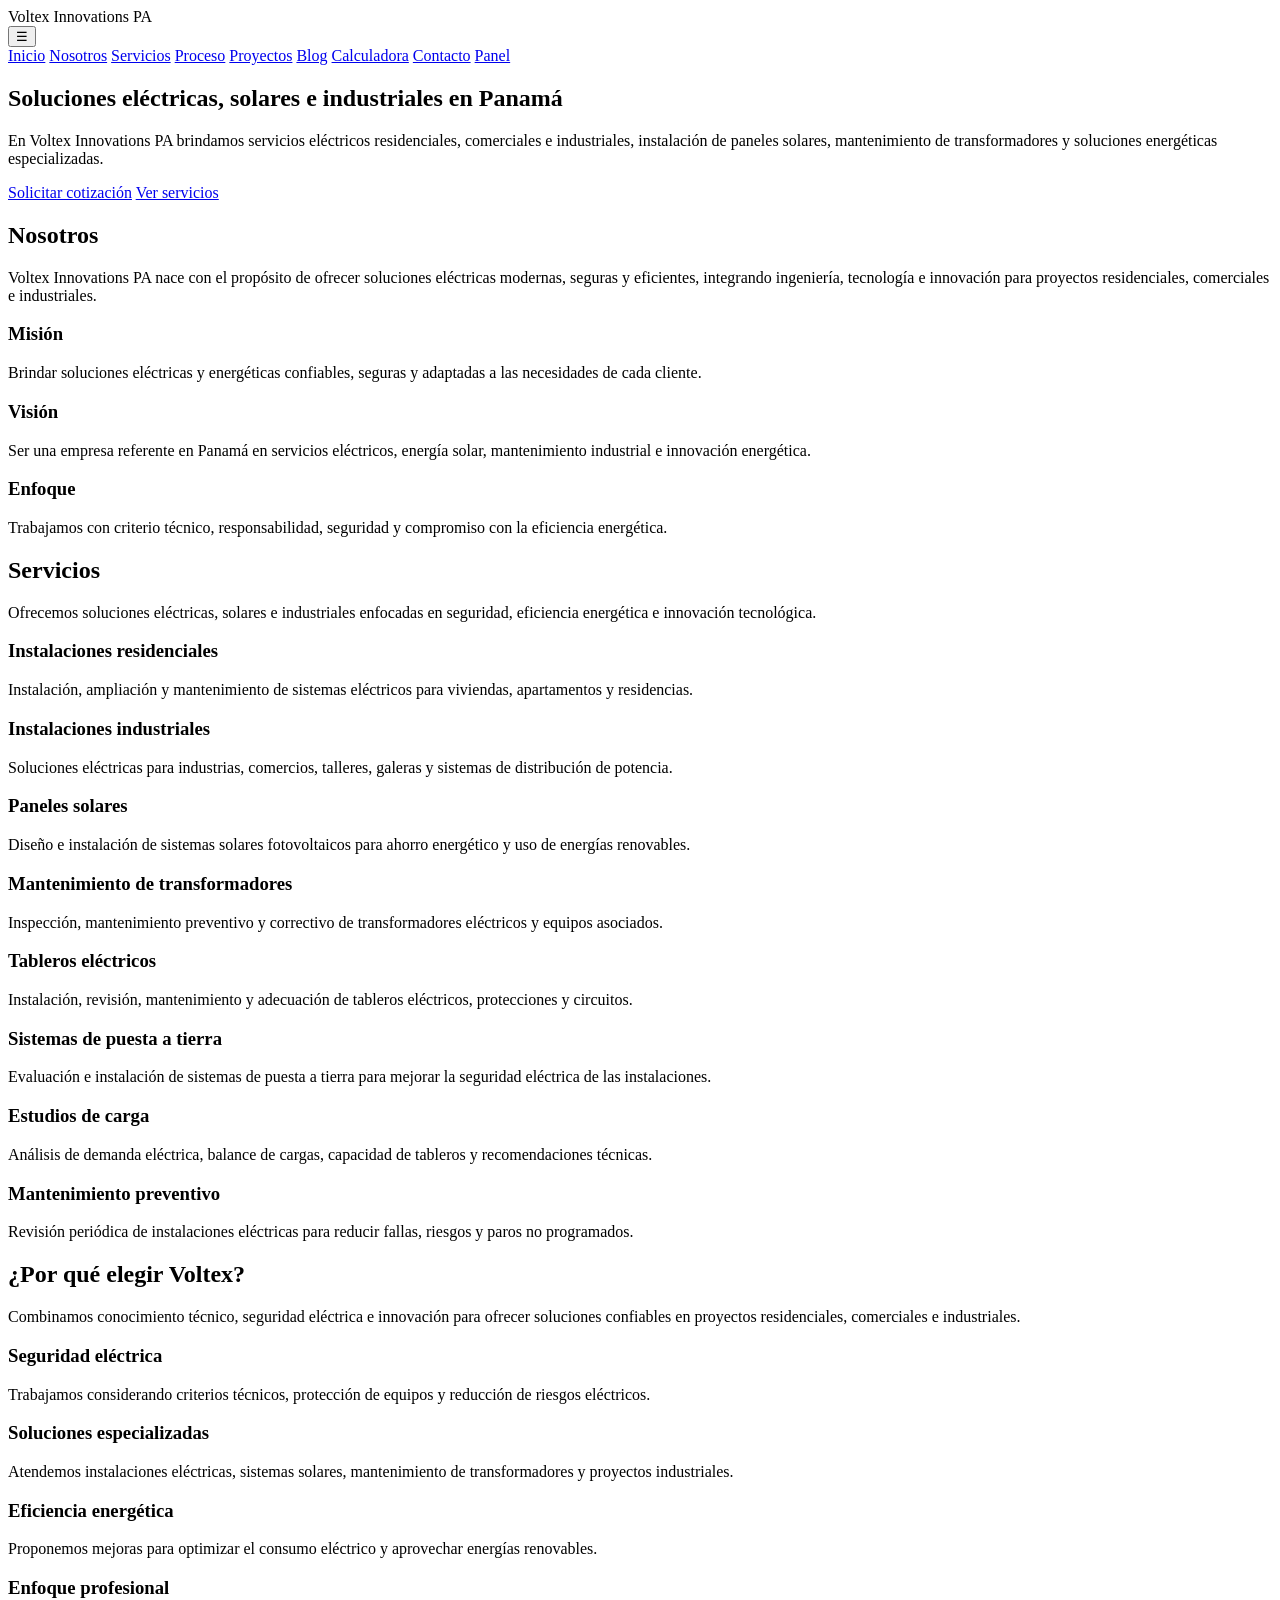
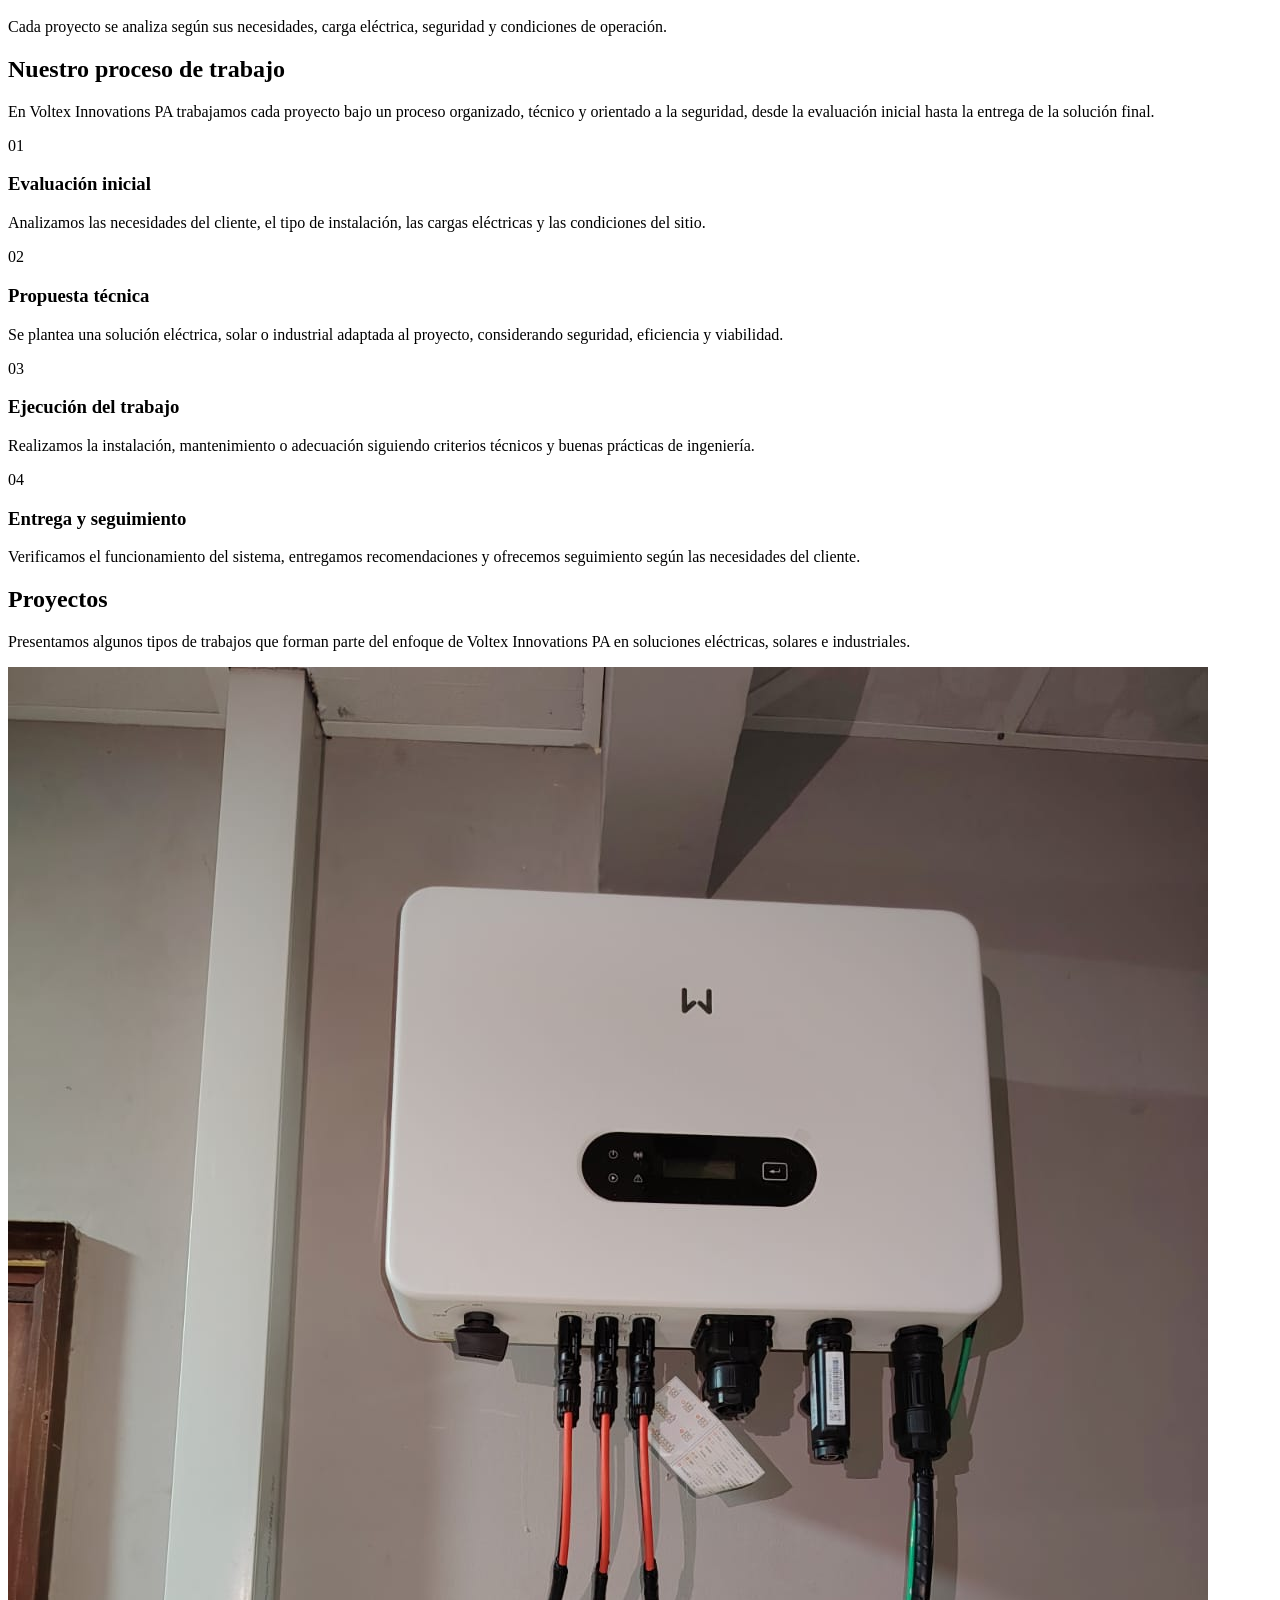
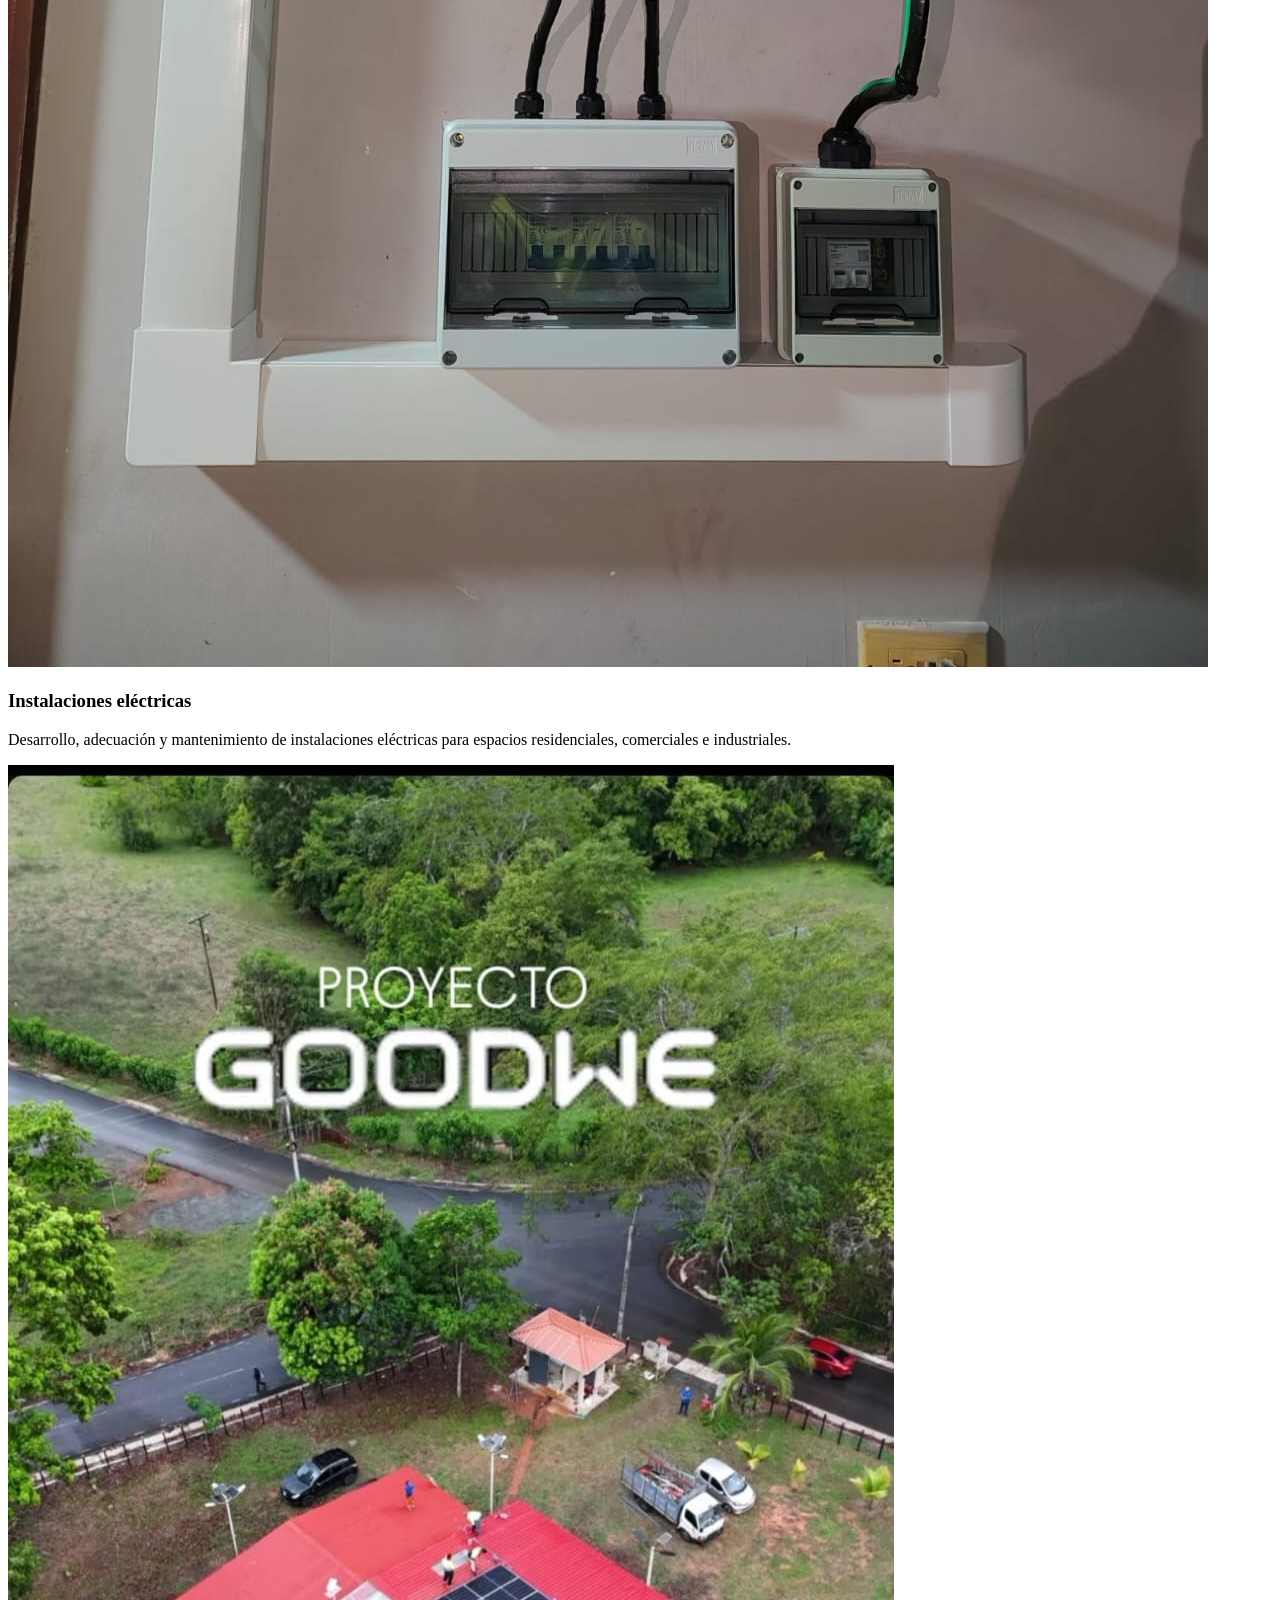
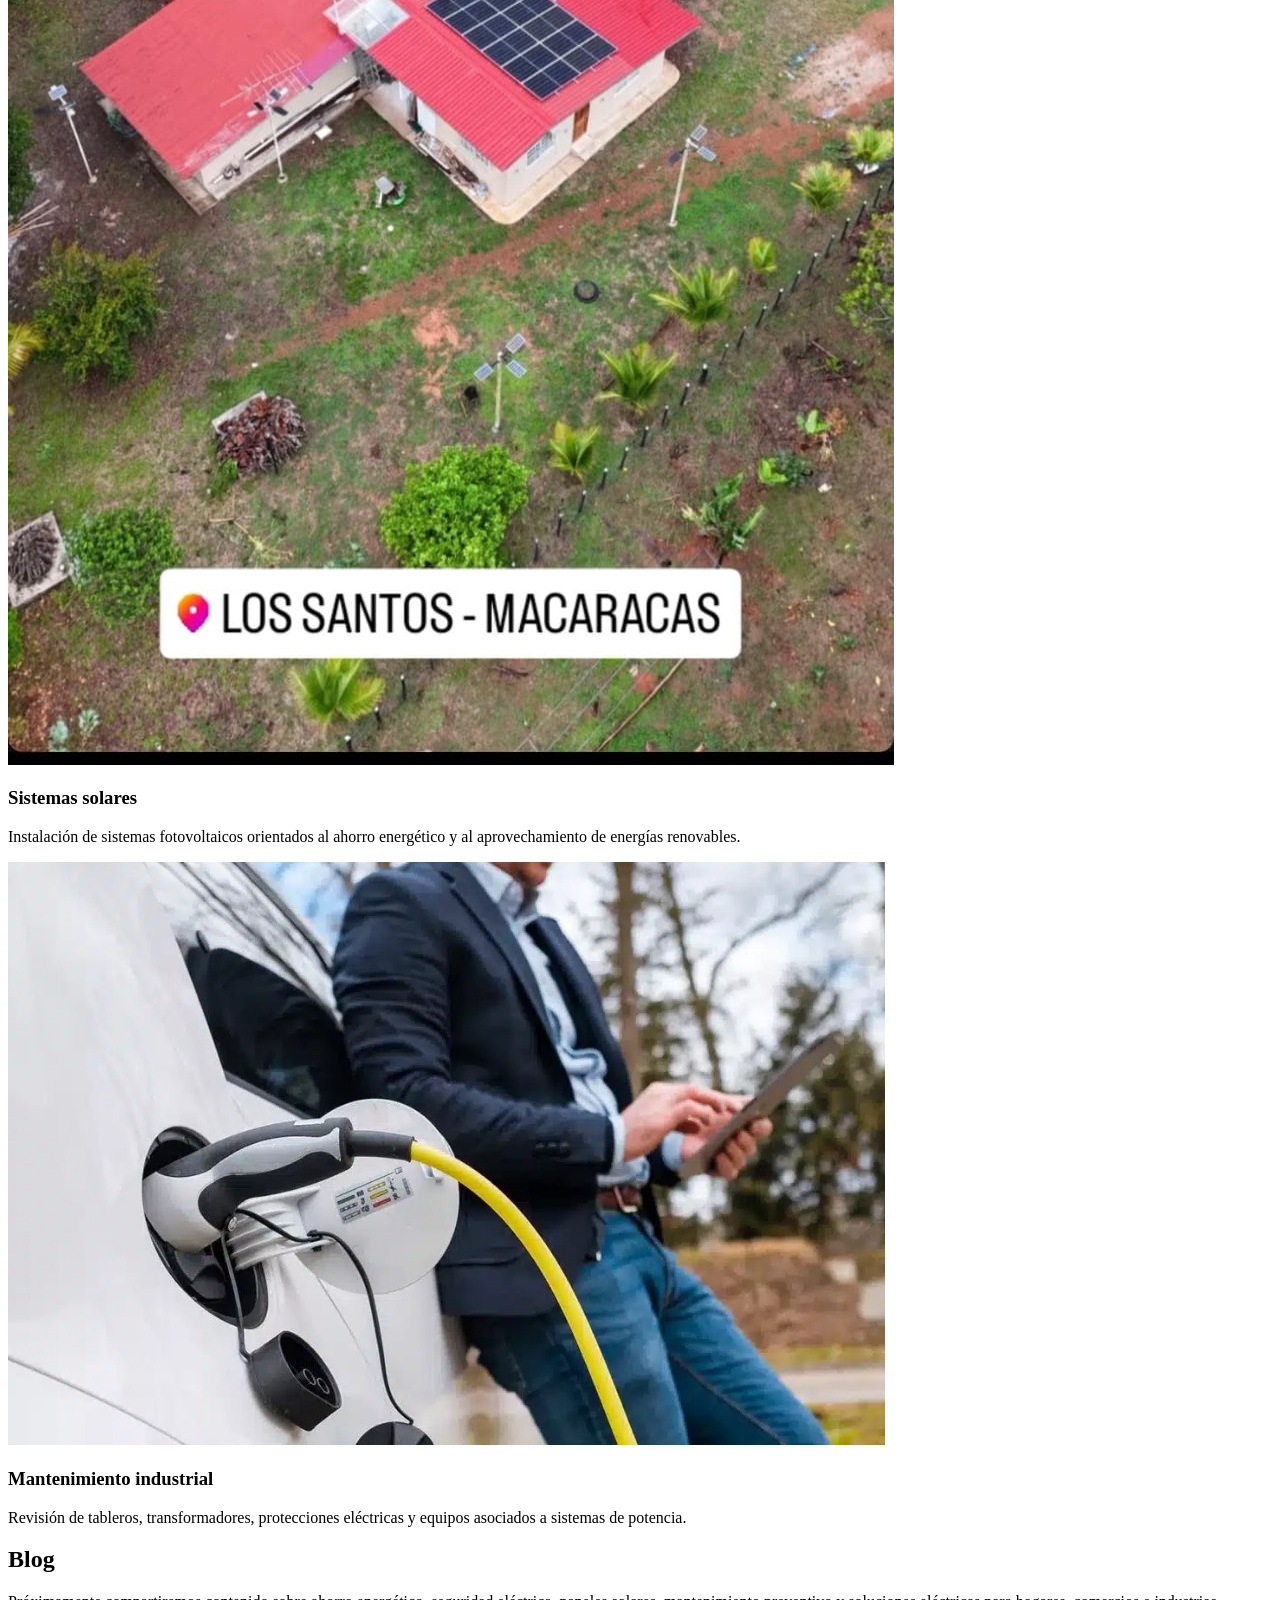
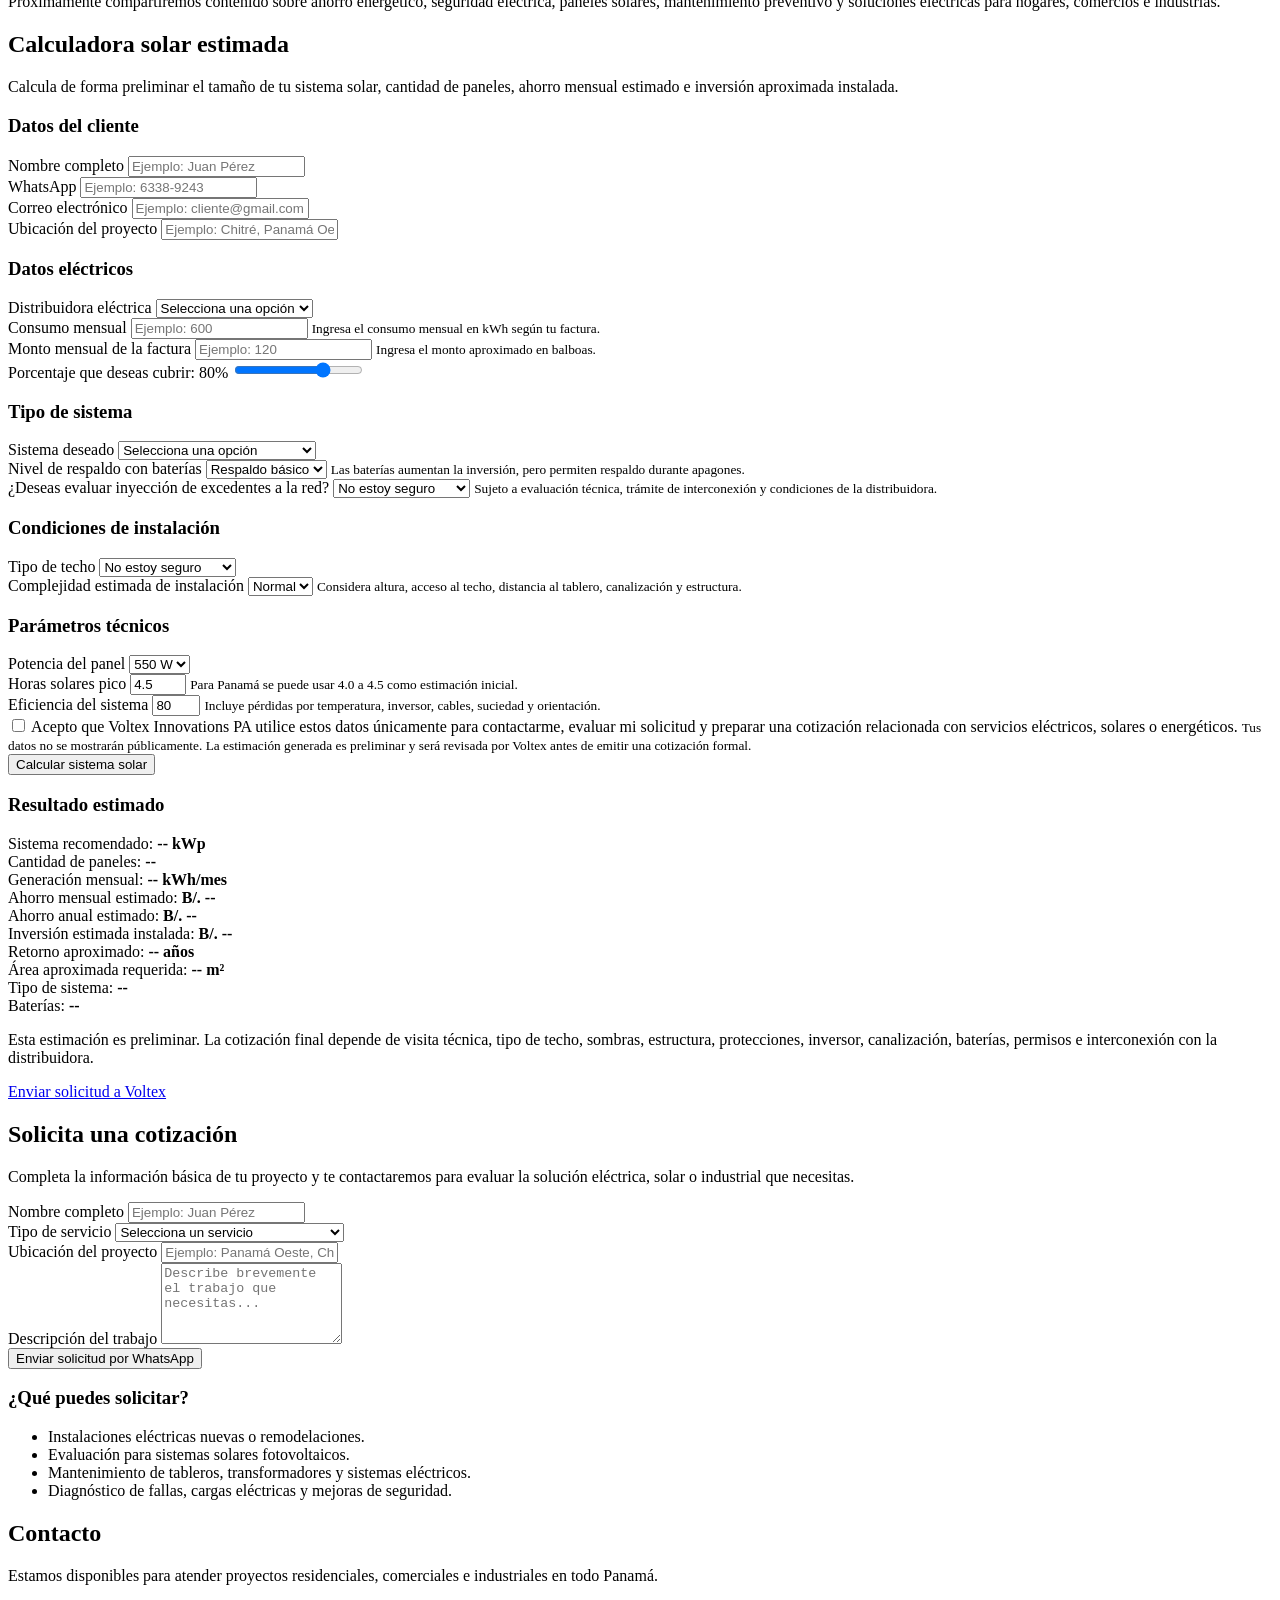
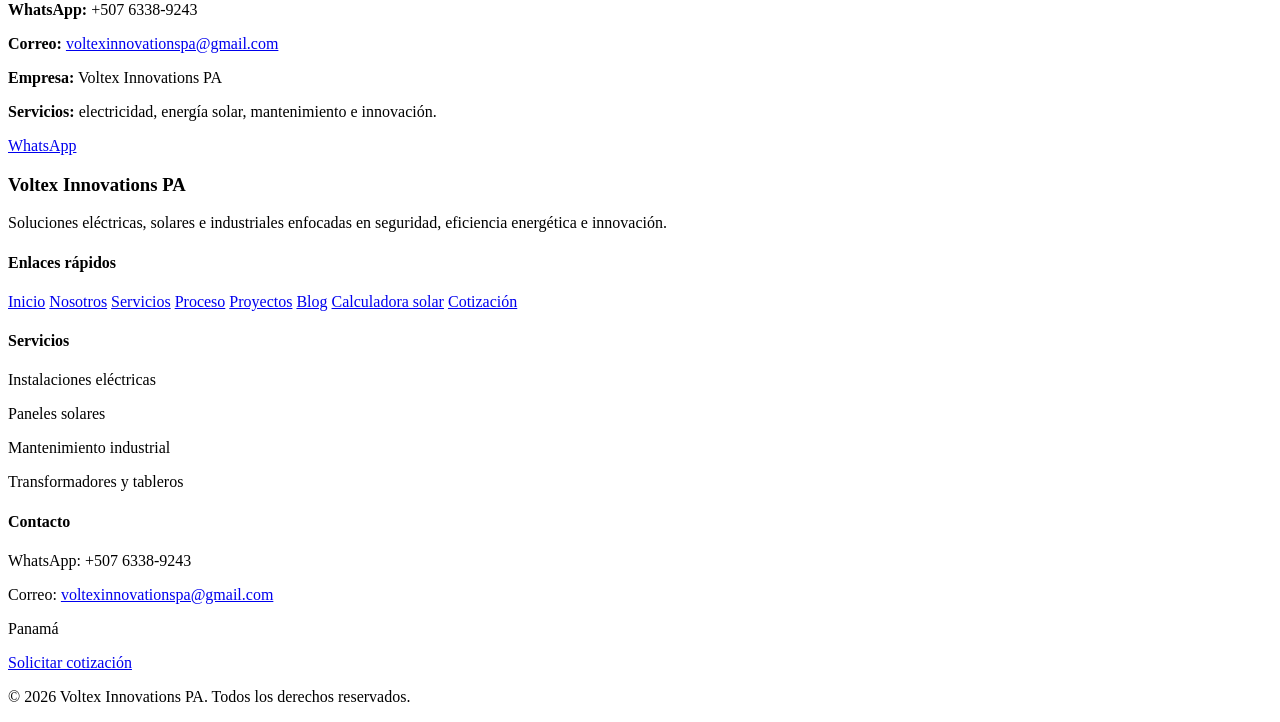
==== commit 727c1c9d: "Actualiza enlaces del panel interno" ====
--- a/index.html
+++ b/index.html
@@ -30,7 +30,7 @@
   <!-- Ícono de la pestaña del navegador -->
   <link rel="icon" type="image/png" href="img/favicon.png" />
 
-  <link rel="stylesheet" href="styles.css?v=2" />
+  <script src="panel.js?v=7"></script>
 </head>
 
 <body>
@@ -55,7 +55,7 @@
   <a href="#calculadora-solar">Calculadora</a>
   <a href="#contacto">Contacto</a>
   
-  <a href="panel-voltex.html?v=2" class="nav-panel" target="_blank" rel="noopener noreferrer">Panel</a>
+ <a href="panel-voltex.html?v=7" class="nav-panel" target="_blank" rel="noopener noreferrer">Panel</a>
 </nav>
   </header>
 
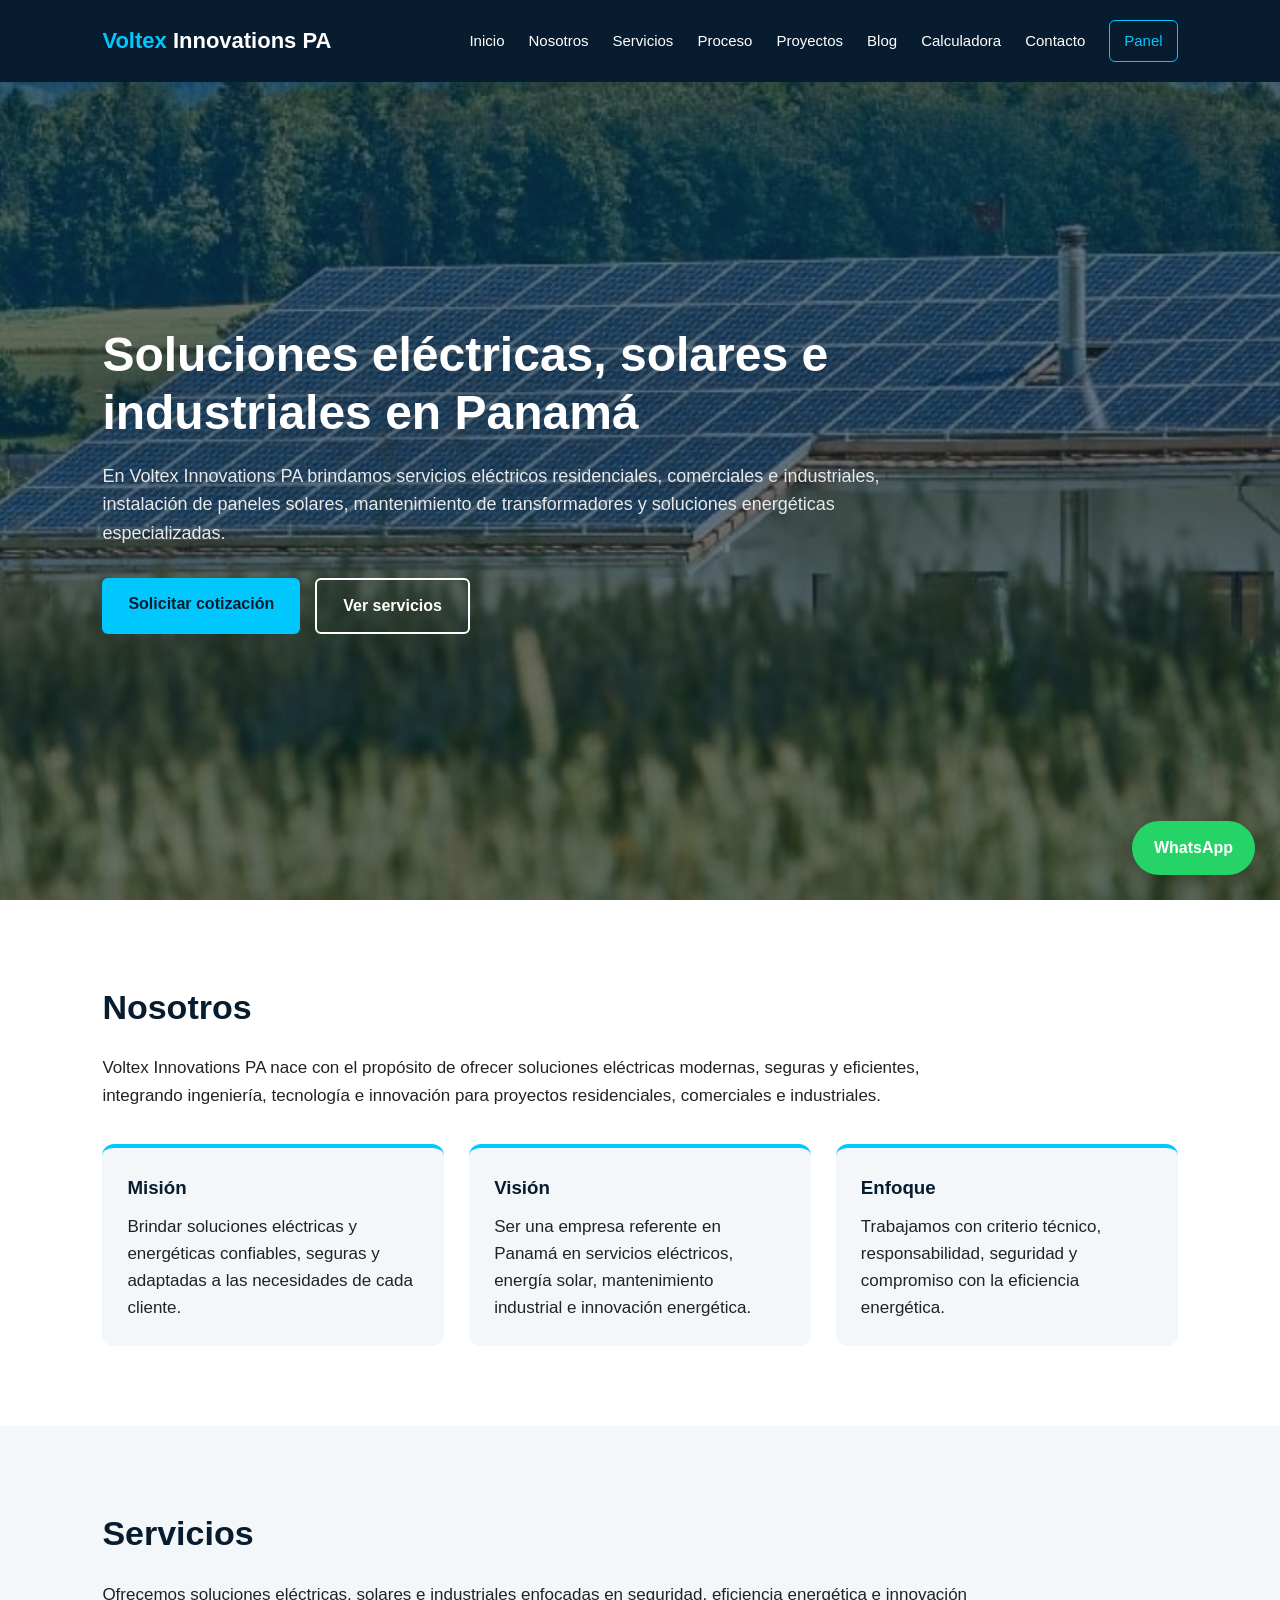
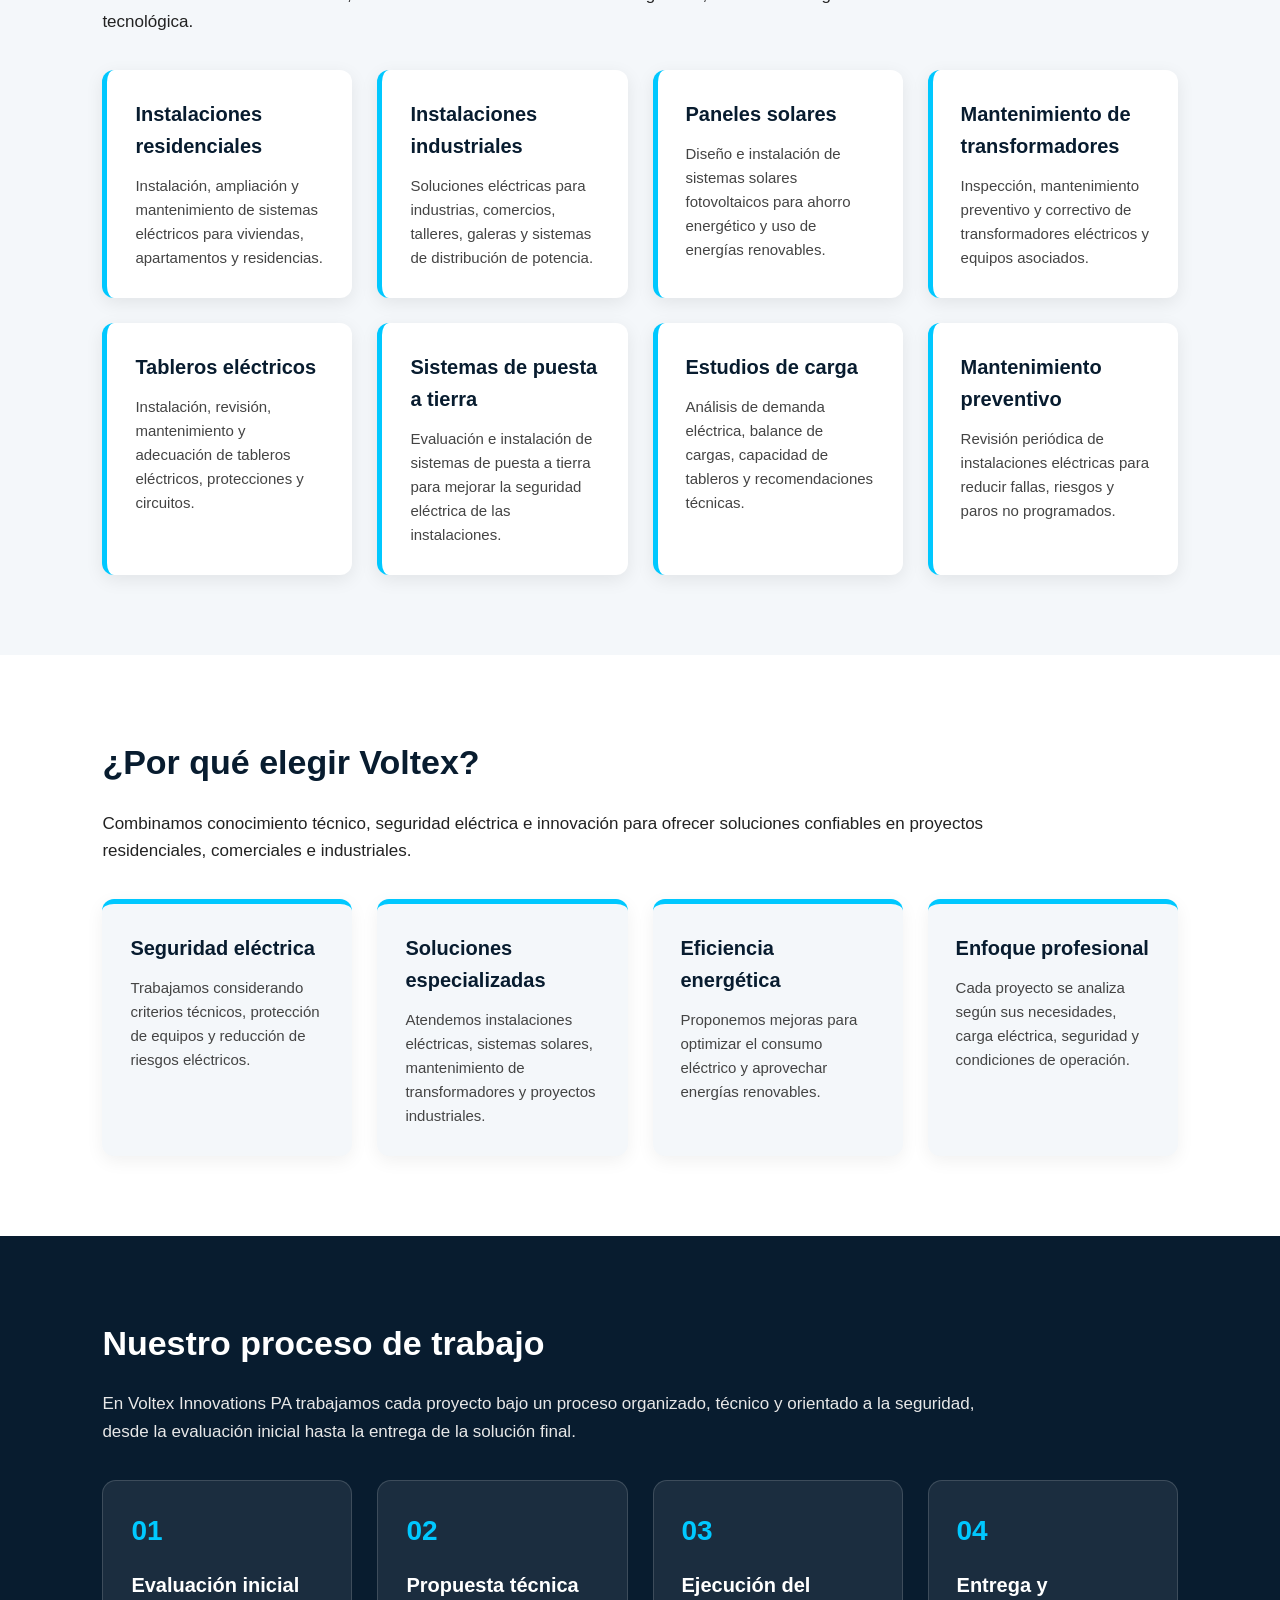
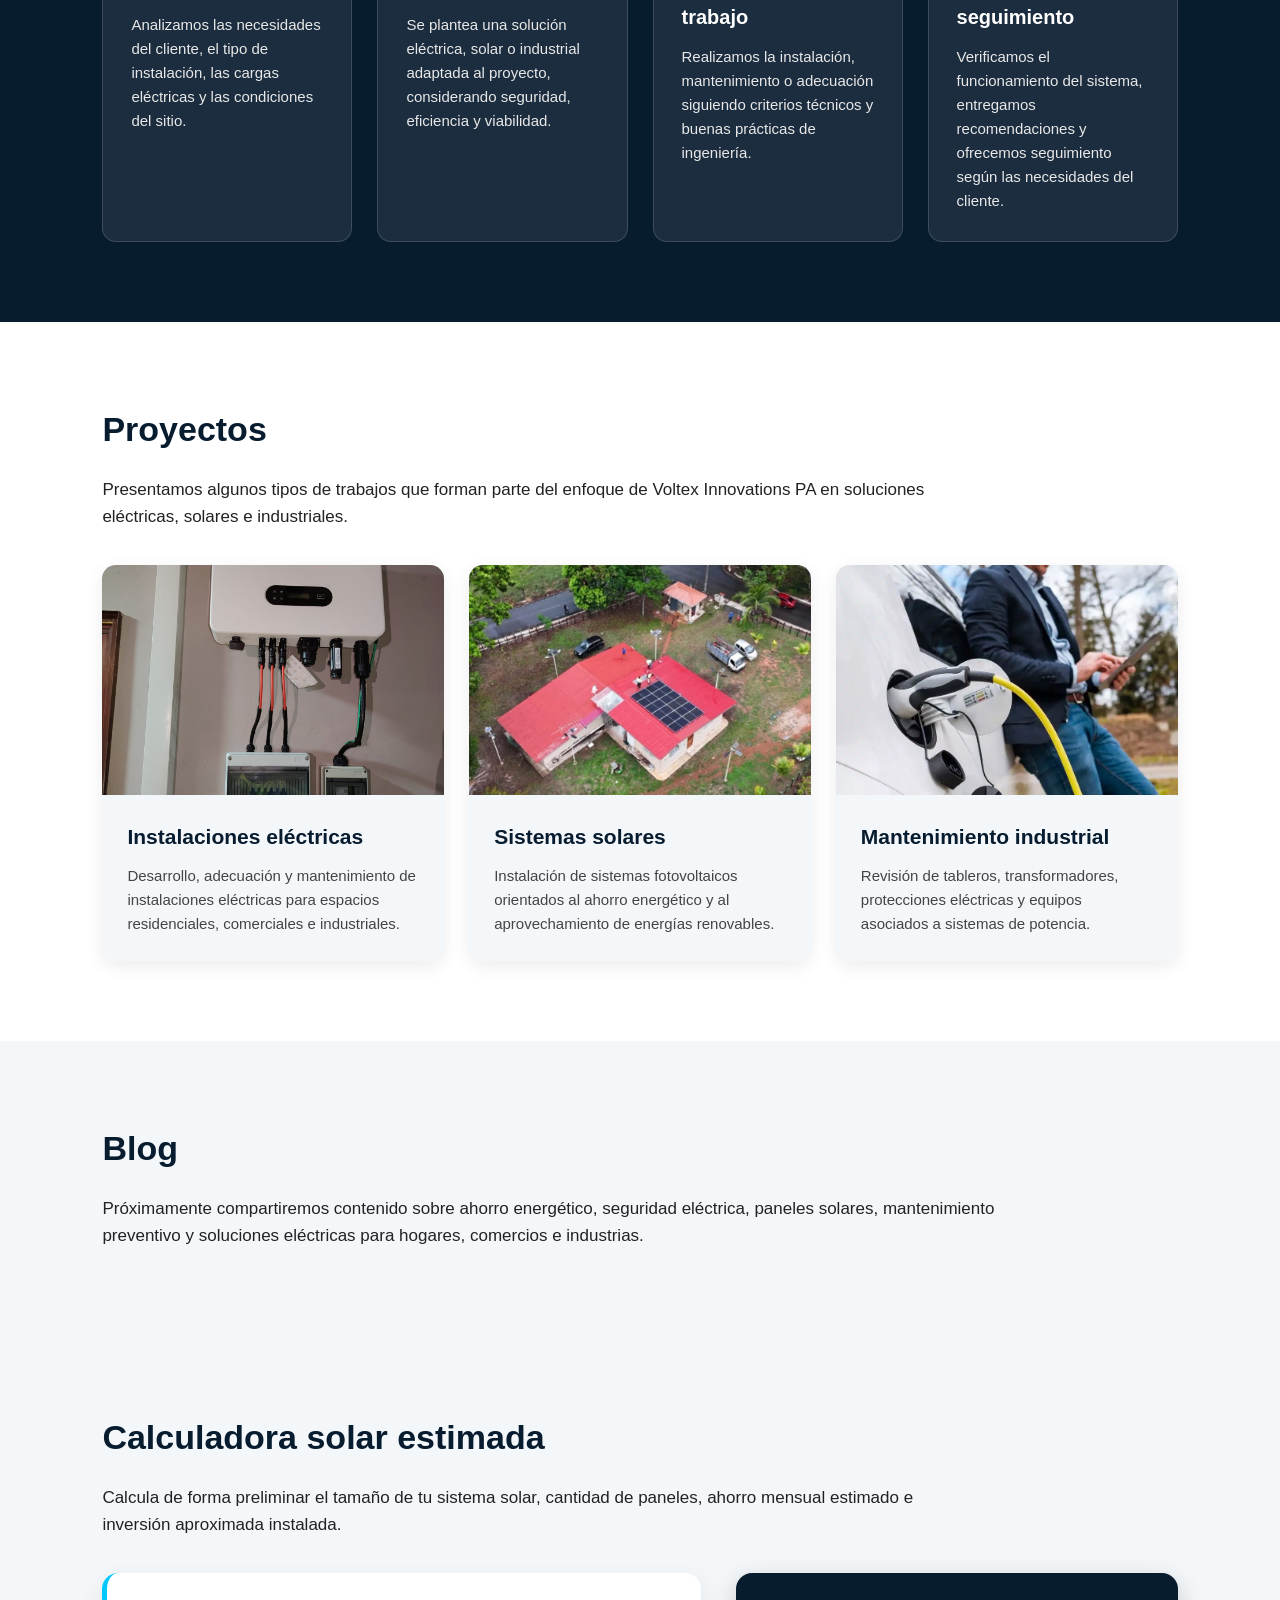
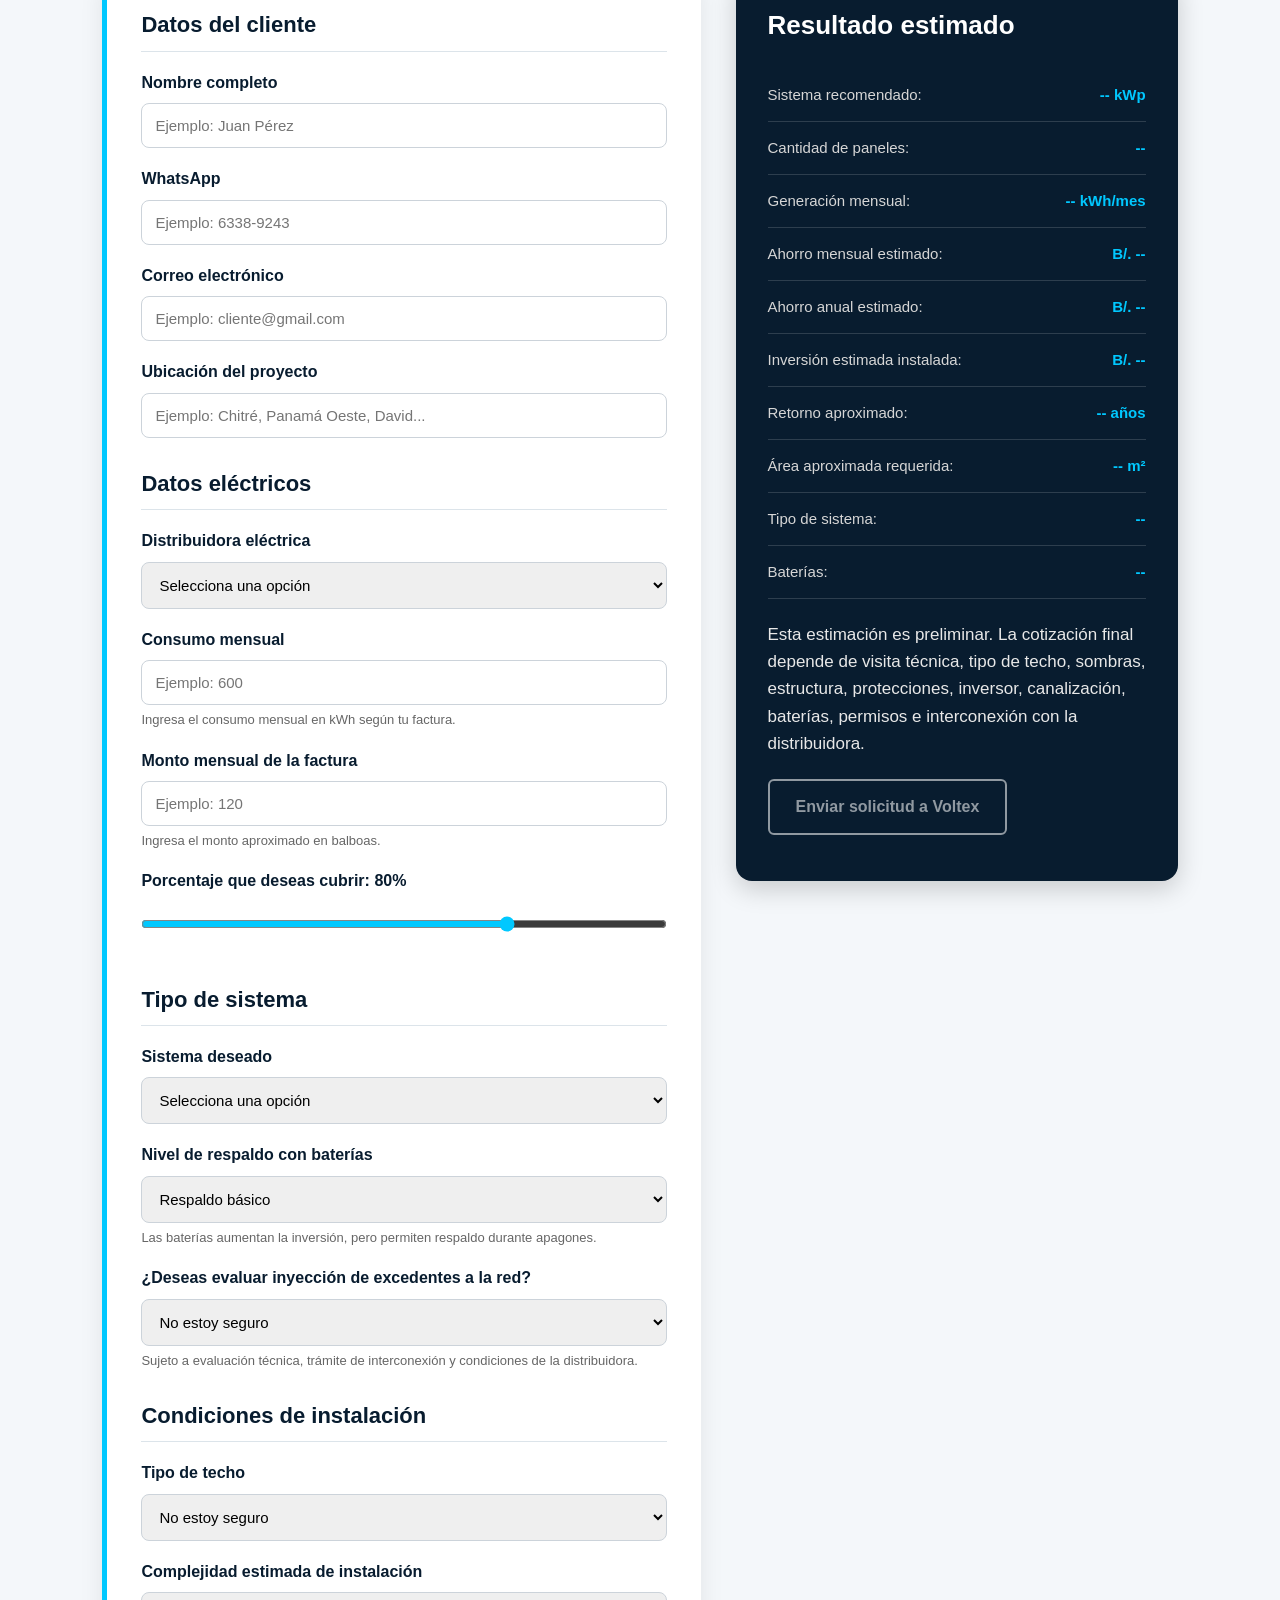
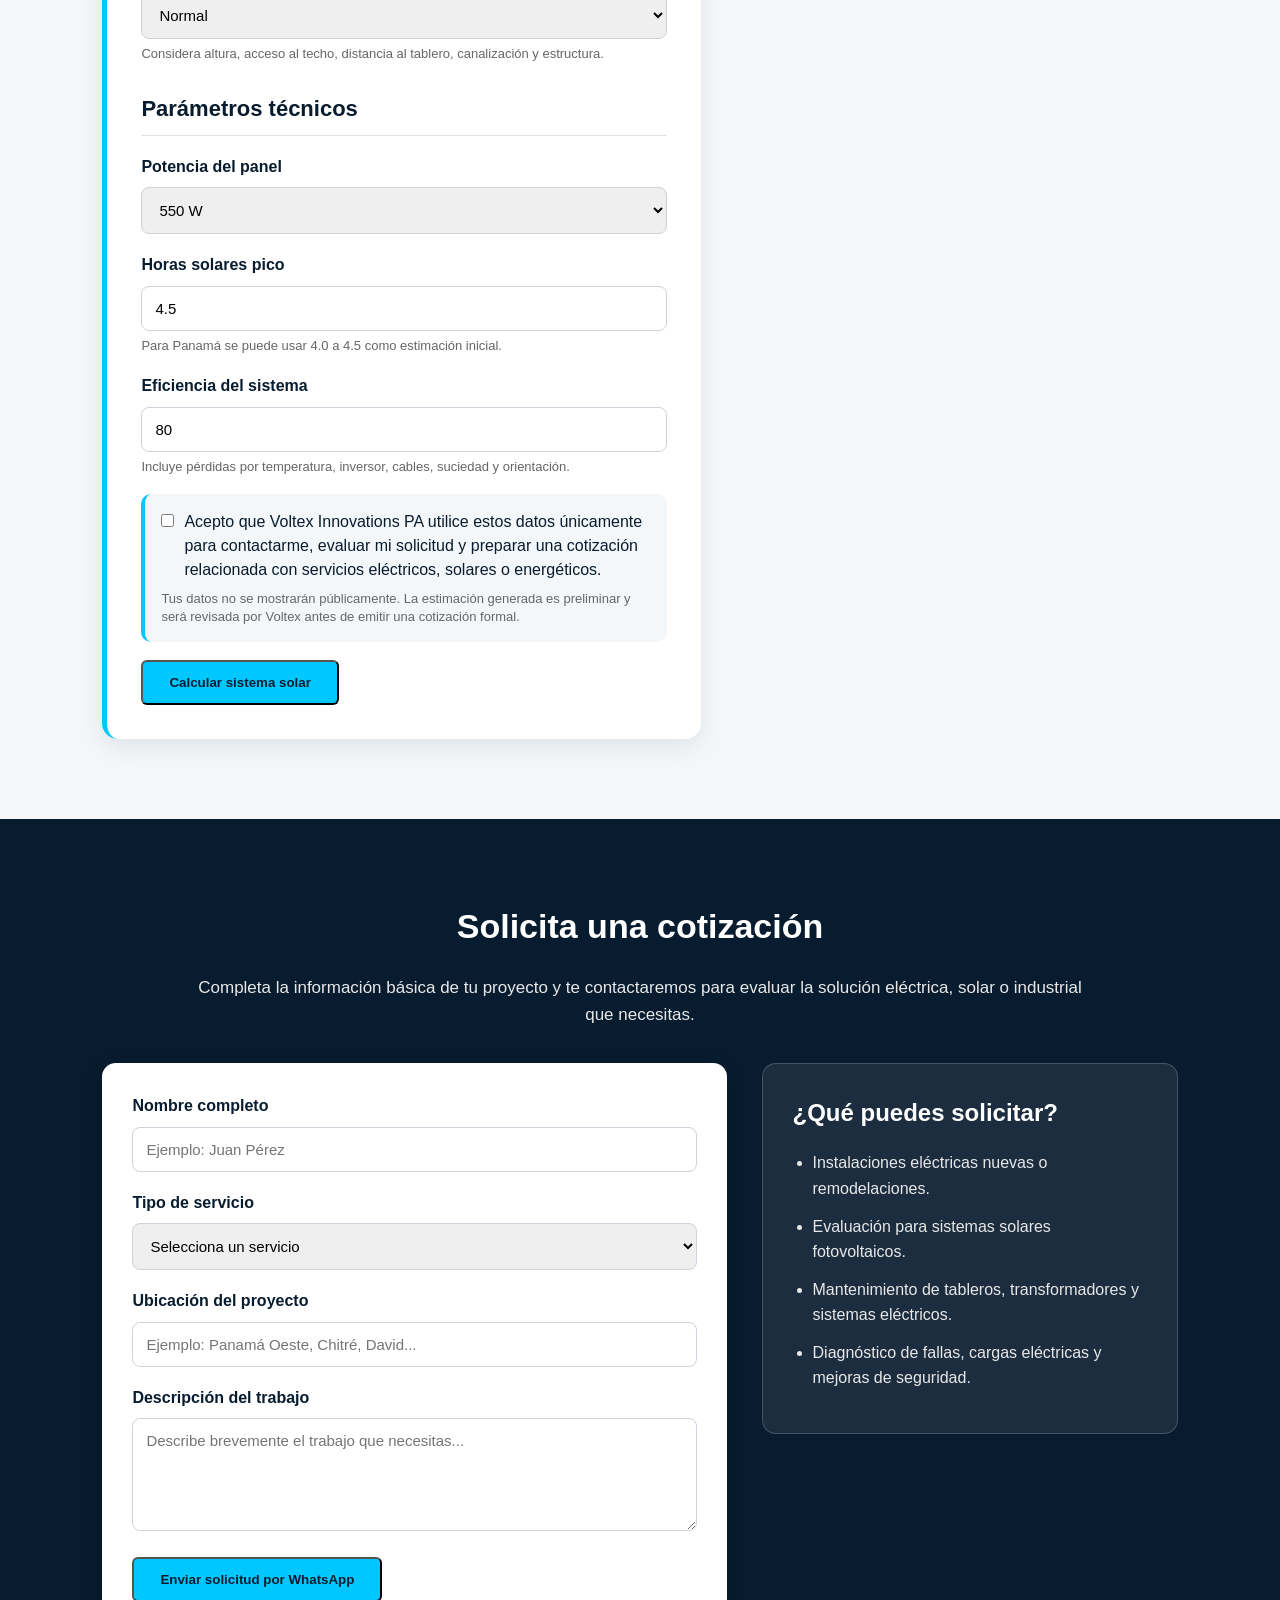
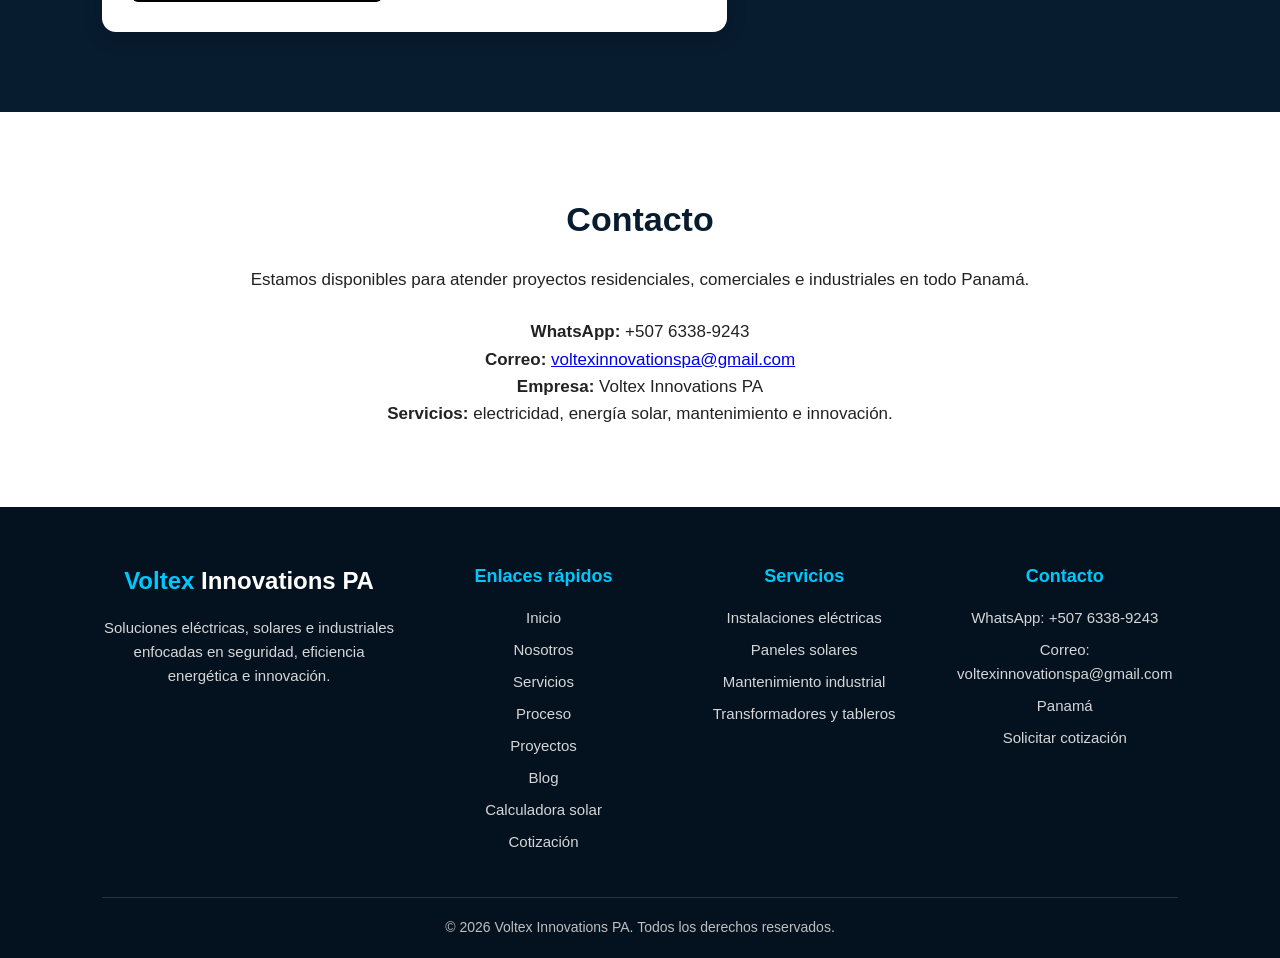
==== commit b3f48291: "Corrige index y carga de estilos" ====
--- a/index.html
+++ b/index.html
@@ -30,7 +30,8 @@
   <!-- Ícono de la pestaña del navegador -->
   <link rel="icon" type="image/png" href="img/favicon.png" />
 
-  <script src="panel.js?v=7"></script>
+  <!-- ESTILOS PRINCIPALES -->
+  <link rel="stylesheet" href="./styles.css?v=8" />
 </head>
 
 <body>
@@ -46,17 +47,24 @@
     </button>
 
     <nav class="nav" id="nav">
-  <a href="#inicio">Inicio</a>
-  <a href="#nosotros">Nosotros</a>
-  <a href="#servicios">Servicios</a>
-  <a href="#proceso">Proceso</a>
-  <a href="#proyectos">Proyectos</a>
-  <a href="#blog">Blog</a>
-  <a href="#calculadora-solar">Calculadora</a>
-  <a href="#contacto">Contacto</a>
-  
- <a href="panel-voltex.html?v=7" class="nav-panel" target="_blank" rel="noopener noreferrer">Panel</a>
-</nav>
+      <a href="#inicio">Inicio</a>
+      <a href="#nosotros">Nosotros</a>
+      <a href="#servicios">Servicios</a>
+      <a href="#proceso">Proceso</a>
+      <a href="#proyectos">Proyectos</a>
+      <a href="#blog">Blog</a>
+      <a href="#calculadora-solar">Calculadora</a>
+      <a href="#contacto">Contacto</a>
+
+      <a
+        href="./panel-voltex.html?v=7"
+        class="nav-panel"
+        target="_blank"
+        rel="noopener noreferrer"
+      >
+        Panel
+      </a>
+    </nav>
   </header>
 
   <!-- SECCIÓN PRINCIPAL -->
@@ -342,306 +350,304 @@
     </p>
   </section>
 
-
-<!-- CALCULADORA SOLAR -->
-<section id="calculadora-solar" class="section solar-calculator-section">
-  <h2>Calculadora solar estimada</h2>
-
-  <p>
-    Calcula de forma preliminar el tamaño de tu sistema solar, cantidad de paneles,
-    ahorro mensual estimado e inversión aproximada instalada.
-  </p>
-
-  <div class="solar-calculator-container">
-    <form id="solar-calculator-form" class="solar-form">
-
-      <h3>Datos del cliente</h3>
-
-      <div class="form-group">
-        <label for="cliente-nombre">Nombre completo</label>
-        <input
-          type="text"
-          id="cliente-nombre"
-          placeholder="Ejemplo: Juan Pérez"
-          required
-        />
-      </div>
-
-      <div class="form-group">
-        <label for="cliente-whatsapp">WhatsApp</label>
-        <input
-          type="tel"
-          id="cliente-whatsapp"
-          placeholder="Ejemplo: 6338-9243"
-          required
-        />
-      </div>
-
-      <div class="form-group">
-        <label for="cliente-correo">Correo electrónico</label>
-        <input
-          type="email"
-          id="cliente-correo"
-          placeholder="Ejemplo: cliente@gmail.com"
-        />
-      </div>
-
-      <div class="form-group">
-        <label for="cliente-ubicacion">Ubicación del proyecto</label>
-        <input
-          type="text"
-          id="cliente-ubicacion"
-          placeholder="Ejemplo: Chitré, Panamá Oeste, David..."
-          required
-        />
-      </div>
-
-      <h3>Datos eléctricos</h3>
-
-      <div class="form-group">
-        <label for="distribuidora">Distribuidora eléctrica</label>
-        <select id="distribuidora" required>
-          <option value="">Selecciona una opción</option>
-          <option value="ENSA">ENSA</option>
-          <option value="EDEMET">EDEMET</option>
-          <option value="EDECHI">EDECHI</option>
-          <option value="No estoy seguro">No estoy seguro</option>
-        </select>
-      </div>
-
-      <div class="form-group">
-        <label for="consumo-kwh">Consumo mensual</label>
-        <input
-          type="number"
-          id="consumo-kwh"
-          placeholder="Ejemplo: 600"
-          min="1"
-          required
-        />
-        <small>Ingresa el consumo mensual en kWh según tu factura.</small>
-      </div>
-
-      <div class="form-group">
-        <label for="factura-mensual">Monto mensual de la factura</label>
-        <input
-          type="number"
-          id="factura-mensual"
-          placeholder="Ejemplo: 120"
-          min="1"
-          step="0.01"
-          required
-        />
-        <small>Ingresa el monto aproximado en balboas.</small>
-      </div>
-
-      <div class="form-group">
-        <label for="cobertura-solar">
-          Porcentaje que deseas cubrir: <span id="cobertura-valor">80%</span>
-        </label>
-        <input
-          type="range"
-          id="cobertura-solar"
-          min="30"
-          max="100"
-          value="80"
-          step="5"
-        />
-      </div>
-
-      <h3>Tipo de sistema</h3>
-
-      <div class="form-group">
-        <label for="tipo-sistema">Sistema deseado</label>
-        <select id="tipo-sistema" required>
-          <option value="">Selecciona una opción</option>
-          <option value="Conectado a red sin baterías">Conectado a red sin baterías</option>
-          <option value="Conectado a red con baterías">Conectado a red con baterías</option>
-          <option value="Sistema aislado con baterías">Sistema aislado con baterías</option>
-        </select>
-      </div>
-
-      <div class="form-group">
-        <label for="nivel-bateria">Nivel de respaldo con baterías</label>
-        <select id="nivel-bateria">
-          <option value="Sin baterías">Sin baterías</option>
-          <option value="Respaldo básico">Respaldo básico</option>
-          <option value="Respaldo medio">Respaldo medio</option>
-          <option value="Respaldo alto">Respaldo alto</option>
-        </select>
-        <small>
-          Las baterías aumentan la inversión, pero permiten respaldo durante apagones.
-        </small>
-      </div>
-
-      <div class="form-group">
-        <label for="excedentes-red">¿Deseas evaluar inyección de excedentes a la red?</label>
-        <select id="excedentes-red">
-          <option value="No estoy seguro">No estoy seguro</option>
-          <option value="Sí">Sí, deseo evaluarlo</option>
-          <option value="No">No</option>
-        </select>
-        <small>
-          Sujeto a evaluación técnica, trámite de interconexión y condiciones de la distribuidora.
-        </small>
-      </div>
-
-      <h3>Condiciones de instalación</h3>
-
-      <div class="form-group">
-        <label for="tipo-techo">Tipo de techo</label>
-        <select id="tipo-techo">
-          <option value="No estoy seguro">No estoy seguro</option>
-          <option value="Techo de zinc">Techo de zinc</option>
-          <option value="Techo de losa">Techo de losa</option>
-          <option value="Techo de teja">Techo de teja</option>
-          <option value="Estructura metálica">Estructura metálica</option>
-          <option value="Otro">Otro</option>
-        </select>
-      </div>
-
-      <div class="form-group">
-        <label for="complejidad-instalacion">Complejidad estimada de instalación</label>
-        <select id="complejidad-instalacion">
-          <option value="Normal">Normal</option>
-          <option value="Media">Media</option>
-          <option value="Alta">Alta</option>
-        </select>
-        <small>
-          Considera altura, acceso al techo, distancia al tablero, canalización y estructura.
-        </small>
-      </div>
-
-      <h3>Parámetros técnicos</h3>
-
-      <div class="form-group">
-        <label for="potencia-panel">Potencia del panel</label>
-        <select id="potencia-panel">
-          <option value="550">550 W</option>
-          <option value="580">580 W</option>
-          <option value="600">600 W</option>
-        </select>
-      </div>
-
-      <div class="form-group">
-        <label for="horas-sol">Horas solares pico</label>
-        <input
-          type="number"
-          id="horas-sol"
-          value="4.5"
-          min="3"
-          max="6"
-          step="0.1"
-        />
-        <small>Para Panamá se puede usar 4.0 a 4.5 como estimación inicial.</small>
-      </div>
-
-      <div class="form-group">
-        <label for="eficiencia-sistema">Eficiencia del sistema</label>
-        <input
-          type="number"
-          id="eficiencia-sistema"
-          value="80"
-          min="60"
-          max="95"
-          step="1"
-        />
-        <small>
-          Incluye pérdidas por temperatura, inversor, cables, suciedad y orientación.
-        </small>
-      </div>
-
-      <div class="form-group consent-group">
-  <label class="checkbox-label">
-    <input type="checkbox" id="acepta-datos" required />
-    Acepto que Voltex Innovations PA utilice estos datos únicamente para contactarme,
-    evaluar mi solicitud y preparar una cotización relacionada con servicios eléctricos,
-    solares o energéticos.
-  </label>
-
-  <small class="privacy-note">
-    Tus datos no se mostrarán públicamente. La estimación generada es preliminar y
-    será revisada por Voltex antes de emitir una cotización formal.
-  </small>
-</div>
-
-      <button type="submit" class="btn primary">
-        Calcular sistema solar
-      </button>
-    </form>
-
-    <div class="solar-results" id="solar-results">
-      <h3>Resultado estimado</h3>
-
-      <div class="result-item">
-        <span>Sistema recomendado:</span>
-        <strong id="resultado-kwp">-- kWp</strong>
-      </div>
-
-      <div class="result-item">
-        <span>Cantidad de paneles:</span>
-        <strong id="resultado-paneles">--</strong>
-      </div>
-
-      <div class="result-item">
-        <span>Generación mensual:</span>
-        <strong id="resultado-generacion">-- kWh/mes</strong>
-      </div>
-
-      <div class="result-item">
-        <span>Ahorro mensual estimado:</span>
-        <strong id="resultado-ahorro-mensual">B/. --</strong>
-      </div>
-
-      <div class="result-item">
-        <span>Ahorro anual estimado:</span>
-        <strong id="resultado-ahorro-anual">B/. --</strong>
-      </div>
-
-      <div class="result-item">
-        <span>Inversión estimada instalada:</span>
-        <strong id="resultado-inversion">B/. --</strong>
-      </div>
-
-      <div class="result-item">
-        <span>Retorno aproximado:</span>
-        <strong id="resultado-retorno">-- años</strong>
-      </div>
-
-      <div class="result-item">
-        <span>Área aproximada requerida:</span>
-        <strong id="resultado-area">-- m²</strong>
-      </div>
-
-      <div class="result-item">
-        <span>Tipo de sistema:</span>
-        <strong id="resultado-tipo-sistema">--</strong>
-      </div>
-
-      <div class="result-item">
-        <span>Baterías:</span>
-        <strong id="resultado-baterias">--</strong>
-      </div>
-
-      <p class="solar-note">
-        Esta estimación es preliminar. La cotización final depende de visita técnica,
-        tipo de techo, sombras, estructura, protecciones, inversor, canalización,
-        baterías, permisos e interconexión con la distribuidora.
-      </p>
-
-      <a
-        id="solar-whatsapp"
-        class="btn secondary solar-whatsapp-btn disabled-link"
-        href="#"
-        target="_blank"
-        rel="noopener noreferrer"
-      >
-        Enviar solicitud a Voltex
-      </a>
-
-      <p id="solar-status-message" class="solar-status-message"></p>
-    </div>
-  </div>
-</section>
+  <!-- CALCULADORA SOLAR -->
+  <section id="calculadora-solar" class="section solar-calculator-section">
+    <h2>Calculadora solar estimada</h2>
+
+    <p>
+      Calcula de forma preliminar el tamaño de tu sistema solar, cantidad de paneles,
+      ahorro mensual estimado e inversión aproximada instalada.
+    </p>
+
+    <div class="solar-calculator-container">
+      <form id="solar-calculator-form" class="solar-form">
+        <h3>Datos del cliente</h3>
+
+        <div class="form-group">
+          <label for="cliente-nombre">Nombre completo</label>
+          <input
+            type="text"
+            id="cliente-nombre"
+            placeholder="Ejemplo: Juan Pérez"
+            required
+          />
+        </div>
+
+        <div class="form-group">
+          <label for="cliente-whatsapp">WhatsApp</label>
+          <input
+            type="tel"
+            id="cliente-whatsapp"
+            placeholder="Ejemplo: 6338-9243"
+            required
+          />
+        </div>
+
+        <div class="form-group">
+          <label for="cliente-correo">Correo electrónico</label>
+          <input
+            type="email"
+            id="cliente-correo"
+            placeholder="Ejemplo: cliente@gmail.com"
+          />
+        </div>
+
+        <div class="form-group">
+          <label for="cliente-ubicacion">Ubicación del proyecto</label>
+          <input
+            type="text"
+            id="cliente-ubicacion"
+            placeholder="Ejemplo: Chitré, Panamá Oeste, David..."
+            required
+          />
+        </div>
+
+        <h3>Datos eléctricos</h3>
+
+        <div class="form-group">
+          <label for="distribuidora">Distribuidora eléctrica</label>
+          <select id="distribuidora" required>
+            <option value="">Selecciona una opción</option>
+            <option value="ENSA">ENSA</option>
+            <option value="EDEMET">EDEMET</option>
+            <option value="EDECHI">EDECHI</option>
+            <option value="No estoy seguro">No estoy seguro</option>
+          </select>
+        </div>
+
+        <div class="form-group">
+          <label for="consumo-kwh">Consumo mensual</label>
+          <input
+            type="number"
+            id="consumo-kwh"
+            placeholder="Ejemplo: 600"
+            min="1"
+            required
+          />
+          <small>Ingresa el consumo mensual en kWh según tu factura.</small>
+        </div>
+
+        <div class="form-group">
+          <label for="factura-mensual">Monto mensual de la factura</label>
+          <input
+            type="number"
+            id="factura-mensual"
+            placeholder="Ejemplo: 120"
+            min="1"
+            step="0.01"
+            required
+          />
+          <small>Ingresa el monto aproximado en balboas.</small>
+        </div>
+
+        <div class="form-group">
+          <label for="cobertura-solar">
+            Porcentaje que deseas cubrir: <span id="cobertura-valor">80%</span>
+          </label>
+          <input
+            type="range"
+            id="cobertura-solar"
+            min="30"
+            max="100"
+            value="80"
+            step="5"
+          />
+        </div>
+
+        <h3>Tipo de sistema</h3>
+
+        <div class="form-group">
+          <label for="tipo-sistema">Sistema deseado</label>
+          <select id="tipo-sistema" required>
+            <option value="">Selecciona una opción</option>
+            <option value="Conectado a red sin baterías">Conectado a red sin baterías</option>
+            <option value="Conectado a red con baterías">Conectado a red con baterías</option>
+            <option value="Sistema aislado con baterías">Sistema aislado con baterías</option>
+          </select>
+        </div>
+
+        <div class="form-group">
+          <label for="nivel-bateria">Nivel de respaldo con baterías</label>
+          <select id="nivel-bateria">
+            <option value="Sin baterías">Sin baterías</option>
+            <option value="Respaldo básico">Respaldo básico</option>
+            <option value="Respaldo medio">Respaldo medio</option>
+            <option value="Respaldo alto">Respaldo alto</option>
+          </select>
+          <small>
+            Las baterías aumentan la inversión, pero permiten respaldo durante apagones.
+          </small>
+        </div>
+
+        <div class="form-group">
+          <label for="excedentes-red">¿Deseas evaluar inyección de excedentes a la red?</label>
+          <select id="excedentes-red">
+            <option value="No estoy seguro">No estoy seguro</option>
+            <option value="Sí">Sí, deseo evaluarlo</option>
+            <option value="No">No</option>
+          </select>
+          <small>
+            Sujeto a evaluación técnica, trámite de interconexión y condiciones de la distribuidora.
+          </small>
+        </div>
+
+        <h3>Condiciones de instalación</h3>
+
+        <div class="form-group">
+          <label for="tipo-techo">Tipo de techo</label>
+          <select id="tipo-techo">
+            <option value="No estoy seguro">No estoy seguro</option>
+            <option value="Techo de zinc">Techo de zinc</option>
+            <option value="Techo de losa">Techo de losa</option>
+            <option value="Techo de teja">Techo de teja</option>
+            <option value="Estructura metálica">Estructura metálica</option>
+            <option value="Otro">Otro</option>
+          </select>
+        </div>
+
+        <div class="form-group">
+          <label for="complejidad-instalacion">Complejidad estimada de instalación</label>
+          <select id="complejidad-instalacion">
+            <option value="Normal">Normal</option>
+            <option value="Media">Media</option>
+            <option value="Alta">Alta</option>
+          </select>
+          <small>
+            Considera altura, acceso al techo, distancia al tablero, canalización y estructura.
+          </small>
+        </div>
+
+        <h3>Parámetros técnicos</h3>
+
+        <div class="form-group">
+          <label for="potencia-panel">Potencia del panel</label>
+          <select id="potencia-panel">
+            <option value="550">550 W</option>
+            <option value="580">580 W</option>
+            <option value="600">600 W</option>
+          </select>
+        </div>
+
+        <div class="form-group">
+          <label for="horas-sol">Horas solares pico</label>
+          <input
+            type="number"
+            id="horas-sol"
+            value="4.5"
+            min="3"
+            max="6"
+            step="0.1"
+          />
+          <small>Para Panamá se puede usar 4.0 a 4.5 como estimación inicial.</small>
+        </div>
+
+        <div class="form-group">
+          <label for="eficiencia-sistema">Eficiencia del sistema</label>
+          <input
+            type="number"
+            id="eficiencia-sistema"
+            value="80"
+            min="60"
+            max="95"
+            step="1"
+          />
+          <small>
+            Incluye pérdidas por temperatura, inversor, cables, suciedad y orientación.
+          </small>
+        </div>
+
+        <div class="form-group consent-group">
+          <label class="checkbox-label">
+            <input type="checkbox" id="acepta-datos" required />
+            Acepto que Voltex Innovations PA utilice estos datos únicamente para contactarme,
+            evaluar mi solicitud y preparar una cotización relacionada con servicios eléctricos,
+            solares o energéticos.
+          </label>
+
+          <small class="privacy-note">
+            Tus datos no se mostrarán públicamente. La estimación generada es preliminar y
+            será revisada por Voltex antes de emitir una cotización formal.
+          </small>
+        </div>
+
+        <button type="submit" class="btn primary">
+          Calcular sistema solar
+        </button>
+      </form>
+
+      <div class="solar-results" id="solar-results">
+        <h3>Resultado estimado</h3>
+
+        <div class="result-item">
+          <span>Sistema recomendado:</span>
+          <strong id="resultado-kwp">-- kWp</strong>
+        </div>
+
+        <div class="result-item">
+          <span>Cantidad de paneles:</span>
+          <strong id="resultado-paneles">--</strong>
+        </div>
+
+        <div class="result-item">
+          <span>Generación mensual:</span>
+          <strong id="resultado-generacion">-- kWh/mes</strong>
+        </div>
+
+        <div class="result-item">
+          <span>Ahorro mensual estimado:</span>
+          <strong id="resultado-ahorro-mensual">B/. --</strong>
+        </div>
+
+        <div class="result-item">
+          <span>Ahorro anual estimado:</span>
+          <strong id="resultado-ahorro-anual">B/. --</strong>
+        </div>
+
+        <div class="result-item">
+          <span>Inversión estimada instalada:</span>
+          <strong id="resultado-inversion">B/. --</strong>
+        </div>
+
+        <div class="result-item">
+          <span>Retorno aproximado:</span>
+          <strong id="resultado-retorno">-- años</strong>
+        </div>
+
+        <div class="result-item">
+          <span>Área aproximada requerida:</span>
+          <strong id="resultado-area">-- m²</strong>
+        </div>
+
+        <div class="result-item">
+          <span>Tipo de sistema:</span>
+          <strong id="resultado-tipo-sistema">--</strong>
+        </div>
+
+        <div class="result-item">
+          <span>Baterías:</span>
+          <strong id="resultado-baterias">--</strong>
+        </div>
+
+        <p class="solar-note">
+          Esta estimación es preliminar. La cotización final depende de visita técnica,
+          tipo de techo, sombras, estructura, protecciones, inversor, canalización,
+          baterías, permisos e interconexión con la distribuidora.
+        </p>
+
+        <a
+          id="solar-whatsapp"
+          class="btn secondary solar-whatsapp-btn disabled-link"
+          href="#"
+          target="_blank"
+          rel="noopener noreferrer"
+        >
+          Enviar solicitud a Voltex
+        </a>
+
+        <p id="solar-status-message" class="solar-status-message"></p>
+      </div>
+    </div>
+  </section>
 
   <!-- COTIZACIÓN -->
   <section id="cotizacion" class="section cotizacion">
@@ -810,6 +816,7 @@
     </div>
   </footer>
 
-  <script src="script.js"></script>
+  <!-- SCRIPT PRINCIPAL -->
+  <script src="./script.js?v=8"></script>
 </body>
 </html>
--- a/styles.css
+++ b/styles.css
@@ -0,0 +1,1015 @@
+/* CONFIGURACIÓN GENERAL */
+* {
+  margin: 0;
+  padding: 0;
+  box-sizing: border-box;
+}
+
+html {
+  scroll-behavior: smooth;
+}
+
+body {
+  font-family: Arial, Helvetica, sans-serif;
+  background-color: #f4f7fa;
+  color: #222;
+  line-height: 1.6;
+}
+
+section {
+  scroll-margin-top: 90px;
+}
+
+/* ENCABEZADO */
+.header {
+  width: 100%;
+  padding: 20px 8%;
+  background-color: #081c2f;
+  color: white;
+  display: flex;
+  justify-content: space-between;
+  align-items: center;
+  position: fixed;
+  top: 0;
+  z-index: 1000;
+}
+
+.logo {
+  font-size: 22px;
+  font-weight: bold;
+}
+
+.logo span {
+  color: #00c8ff;
+}
+
+.nav {
+  display: flex;
+  align-items: center;
+}
+
+.nav a {
+  color: white;
+  text-decoration: none;
+  margin-left: 24px;
+  font-size: 15px;
+  font-weight: 500;
+  transition: 0.3s;
+}
+
+.nav a:hover {
+  color: #00c8ff;
+}
+
+/* BOTÓN COTIZAR EN MENÚ */
+.nav-cta {
+  background-color: #00c8ff;
+  color: #081c2f !important;
+  padding: 9px 16px;
+  border-radius: 6px;
+  font-weight: bold;
+}
+
+.nav-cta:hover {
+  background-color: white;
+  color: #081c2f !important;
+}
+
+/* BOTÓN DEL MENÚ MÓVIL */
+.menu-toggle {
+  display: none;
+  background: none;
+  border: none;
+  color: white;
+  font-size: 30px;
+  cursor: pointer;
+}
+
+/* HERO */
+.hero {
+  min-height: 100vh;
+  padding: 120px 8% 60px;
+  background-image: linear-gradient(
+      rgba(8, 28, 47, 0.58),
+      rgba(8, 28, 47, 0.58)
+    ),
+    url("./img/fondo.jpg");
+  background-size: cover;
+  background-position: center;
+  background-repeat: no-repeat;
+  display: flex;
+  align-items: center;
+  color: white;
+}
+
+.hero-content {
+  max-width: 780px;
+}
+
+.hero h1 {
+  font-size: 48px;
+  line-height: 1.2;
+  margin-bottom: 20px;
+}
+
+.hero p {
+  font-size: 18px;
+  margin-bottom: 30px;
+  color: #e8e8e8;
+}
+
+.hero-buttons {
+  display: flex;
+  gap: 15px;
+  flex-wrap: wrap;
+}
+
+/* BOTONES */
+.btn {
+  display: inline-block;
+  padding: 13px 26px;
+  border-radius: 6px;
+  text-decoration: none;
+  font-weight: bold;
+  transition: 0.3s;
+}
+
+.btn.primary {
+  background-color: #00c8ff;
+  color: #081c2f;
+}
+
+.btn.primary:hover {
+  background-color: white;
+}
+
+.btn.secondary {
+  border: 2px solid white;
+  color: white;
+}
+
+.btn.secondary:hover {
+  background-color: white;
+  color: #081c2f;
+}
+
+/* SECCIONES */
+.section {
+  padding: 80px 8%;
+  background-color: white;
+}
+
+.section.gray {
+  background-color: #f4f7fa;
+}
+
+.section h2 {
+  font-size: 34px;
+  color: #081c2f;
+  margin-bottom: 20px;
+}
+
+.section p {
+  max-width: 900px;
+  font-size: 17px;
+}
+
+/* NOSOTROS */
+.about-grid {
+  margin-top: 35px;
+  display: grid;
+  grid-template-columns: repeat(3, 1fr);
+  gap: 25px;
+}
+
+.about-box {
+  background-color: #f4f7fa;
+  padding: 25px;
+  border-radius: 12px;
+  border-top: 4px solid #00c8ff;
+}
+
+.about-box h3 {
+  color: #081c2f;
+  margin-bottom: 10px;
+}
+
+/* TARJETAS DE SERVICIOS */
+.cards {
+  margin-top: 35px;
+  display: grid;
+  grid-template-columns: repeat(4, 1fr);
+  gap: 25px;
+}
+
+.card {
+  background-color: white;
+  padding: 28px;
+  border-radius: 12px;
+  border-left: 5px solid #00c8ff;
+  box-shadow: 0 5px 18px rgba(0, 0, 0, 0.08);
+  transition: 0.3s;
+}
+
+.card:hover {
+  transform: translateY(-6px);
+}
+
+.card h3 {
+  color: #081c2f;
+  margin-bottom: 12px;
+  font-size: 20px;
+}
+
+.card p {
+  font-size: 15px;
+  color: #444;
+}
+
+/* PROYECTOS */
+.projects-grid {
+  margin-top: 35px;
+  display: grid;
+  grid-template-columns: repeat(3, 1fr);
+  gap: 25px;
+}
+
+.project-card {
+  background-color: #f4f7fa;
+  padding: 30px;
+  border-radius: 12px;
+  border: 2px dashed #00c8ff;
+}
+
+.project-card h3 {
+  color: #081c2f;
+  margin-bottom: 10px;
+}
+
+/* COTIZACIÓN */
+.cotizacion {
+  text-align: center;
+  background-color: #081c2f;
+  color: white;
+}
+
+.cotizacion h2 {
+  color: white;
+}
+
+.cotizacion p {
+  margin: 0 auto 25px;
+  color: #e8e8e8;
+}
+
+/* CONTACTO */
+.contacto {
+  text-align: center;
+}
+
+.contacto p {
+  margin-left: auto;
+  margin-right: auto;
+}
+
+.contact-info {
+  margin-top: 25px;
+}
+
+/* BOTÓN FLOTANTE DE WHATSAPP */
+.whatsapp-float {
+  position: fixed;
+  right: 25px;
+  bottom: 25px;
+  background-color: #25d366;
+  color: white;
+  padding: 14px 22px;
+  border-radius: 50px;
+  text-decoration: none;
+  font-weight: bold;
+  box-shadow: 0 5px 18px rgba(0, 0, 0, 0.25);
+  z-index: 2000;
+  transition: 0.3s;
+}
+
+.whatsapp-float:hover {
+  transform: scale(1.08);
+  background-color: #1ebe5d;
+}
+
+/* FOOTER */
+.footer {
+  background-color: #04111f;
+  color: white;
+  text-align: center;
+  padding: 20px;
+  font-size: 14px;
+}
+
+/* RESPONSIVE TABLET */
+@media (max-width: 1000px) {
+  .cards {
+    grid-template-columns: repeat(2, 1fr);
+  }
+
+  .about-grid,
+  .projects-grid {
+    grid-template-columns: 1fr;
+  }
+
+  .hero h1 {
+    font-size: 40px;
+  }
+}
+
+/* RESPONSIVE CELULAR */
+@media (max-width: 768px) {
+  .header {
+    flex-direction: row;
+    padding: 18px 6%;
+  }
+
+  .logo {
+    font-size: 18px;
+  }
+
+  .menu-toggle {
+    display: block;
+  }
+
+  .nav {
+    position: absolute;
+    top: 70px;
+    left: 0;
+    width: 100%;
+    background-color: #081c2f;
+    display: none;
+    flex-direction: column;
+    text-align: center;
+    padding: 20px 0;
+    border-top: 1px solid rgba(255, 255, 255, 0.15);
+  }
+
+  .nav.active {
+    display: flex;
+  }
+
+  .nav a {
+    margin: 12px 0;
+    font-size: 16px;
+  }
+
+  .nav-cta {
+    width: fit-content;
+    margin: 15px auto 0 !important;
+  }
+
+  .hero {
+    padding: 130px 6% 60px;
+  }
+
+  .hero h1 {
+    font-size: 32px;
+  }
+
+  .hero p {
+    font-size: 16px;
+  }
+
+  .section {
+    padding: 65px 6%;
+  }
+
+  .section h2 {
+    font-size: 30px;
+  }
+
+  .cards {
+    grid-template-columns: 1fr;
+  }
+
+  .whatsapp-float {
+    right: 18px;
+    bottom: 18px;
+    padding: 12px 18px;
+    font-size: 14px;
+  }
+}
+/* FORMULARIO DE COTIZACIÓN */
+.quote-container {
+  margin-top: 35px;
+  display: grid;
+  grid-template-columns: 1.2fr 0.8fr;
+  gap: 35px;
+  align-items: start;
+}
+
+.quote-form {
+  background-color: white;
+  color: #222;
+  padding: 30px;
+  border-radius: 14px;
+  text-align: left;
+  box-shadow: 0 5px 20px rgba(0, 0, 0, 0.18);
+}
+
+.form-group {
+  margin-bottom: 18px;
+}
+
+.form-group label {
+  display: block;
+  margin-bottom: 8px;
+  color: #081c2f;
+  font-weight: bold;
+}
+
+.form-group input,
+.form-group select,
+.form-group textarea {
+  width: 100%;
+  padding: 13px;
+  border: 1px solid #ccd3da;
+  border-radius: 8px;
+  font-size: 15px;
+  font-family: Arial, Helvetica, sans-serif;
+}
+
+.form-group input:focus,
+.form-group select:focus,
+.form-group textarea:focus {
+  outline: none;
+  border-color: #00c8ff;
+  box-shadow: 0 0 0 3px rgba(0, 200, 255, 0.18);
+}
+
+.quote-info {
+  background-color: rgba(255, 255, 255, 0.08);
+  padding: 30px;
+  border-radius: 14px;
+  text-align: left;
+  border: 1px solid rgba(255, 255, 255, 0.18);
+}
+
+.quote-info h3 {
+  margin-bottom: 18px;
+  color: white;
+  font-size: 24px;
+}
+
+.quote-info ul {
+  padding-left: 20px;
+}
+
+.quote-info li {
+  margin-bottom: 12px;
+  color: #e8e8e8;
+}
+
+/* RESPONSIVE FORMULARIO */
+@media (max-width: 768px) {
+  .quote-container {
+    grid-template-columns: 1fr;
+  }
+
+  .quote-form {
+    padding: 24px;
+  }
+
+  .quote-info {
+    padding: 24px;
+  }
+}
+/* POR QUÉ ELEGIRNOS */
+.why-us {
+  background-color: white;
+}
+
+.why-grid {
+  margin-top: 35px;
+  display: grid;
+  grid-template-columns: repeat(4, 1fr);
+  gap: 25px;
+}
+
+.why-card {
+  background-color: #f4f7fa;
+  padding: 28px;
+  border-radius: 12px;
+  border-top: 5px solid #00c8ff;
+  box-shadow: 0 5px 18px rgba(0, 0, 0, 0.06);
+  transition: 0.3s;
+}
+
+.why-card:hover {
+  transform: translateY(-6px);
+}
+
+.why-card h3 {
+  color: #081c2f;
+  margin-bottom: 12px;
+  font-size: 20px;
+}
+
+.why-card p {
+  color: #444;
+  font-size: 15px;
+}
+
+/* GALERÍA DE PROYECTOS */
+.projects-gallery {
+  margin-top: 35px;
+  display: grid;
+  grid-template-columns: repeat(3, 1fr);
+  gap: 25px;
+}
+
+.gallery-card {
+  background-color: #f4f7fa;
+  border-radius: 14px;
+  overflow: hidden;
+  box-shadow: 0 5px 18px rgba(0, 0, 0, 0.08);
+  transition: 0.3s;
+}
+
+.gallery-card:hover {
+  transform: translateY(-6px);
+}
+
+.gallery-card img {
+  width: 100%;
+  height: 230px;
+  object-fit: cover;
+  display: block;
+}
+
+.gallery-content {
+  padding: 25px;
+}
+
+.gallery-content h3 {
+  color: #081c2f;
+  margin-bottom: 10px;
+  font-size: 21px;
+}
+
+.gallery-content p {
+  color: #444;
+  font-size: 15px;
+}
+
+/* RESPONSIVE PARA NUEVAS SECCIONES */
+@media (max-width: 1000px) {
+  .why-grid {
+    grid-template-columns: repeat(2, 1fr);
+  }
+
+  .projects-gallery {
+    grid-template-columns: 1fr;
+  }
+}
+
+@media (max-width: 768px) {
+  .why-grid {
+    grid-template-columns: 1fr;
+  }
+
+  .gallery-card img {
+    height: 210px;
+  }
+}
+/* PROCESO DE TRABAJO */
+.process-section {
+  background-color: #081c2f;
+  color: white;
+}
+
+.process-section h2 {
+  color: white;
+}
+
+.process-section > p {
+  color: #e8e8e8;
+}
+
+.process-grid {
+  margin-top: 35px;
+  display: grid;
+  grid-template-columns: repeat(4, 1fr);
+  gap: 25px;
+}
+
+.process-card {
+  background-color: rgba(255, 255, 255, 0.08);
+  padding: 28px;
+  border-radius: 14px;
+  border: 1px solid rgba(255, 255, 255, 0.15);
+  transition: 0.3s;
+}
+
+.process-card:hover {
+  transform: translateY(-6px);
+  background-color: rgba(255, 255, 255, 0.12);
+}
+
+.process-card span {
+  display: inline-block;
+  font-size: 28px;
+  font-weight: bold;
+  color: #00c8ff;
+  margin-bottom: 15px;
+}
+
+.process-card h3 {
+  color: white;
+  margin-bottom: 12px;
+  font-size: 20px;
+}
+
+.process-card p {
+  color: #e8e8e8;
+  font-size: 15px;
+}
+
+/* FOOTER PROFESIONAL */
+.footer {
+  background-color: #04111f;
+  color: white;
+  padding: 55px 8% 20px;
+}
+
+.footer-content {
+  display: grid;
+  grid-template-columns: 1.3fr 1fr 1fr 1fr;
+  gap: 35px;
+  margin-bottom: 35px;
+}
+
+.footer-box h3 {
+  font-size: 24px;
+  margin-bottom: 15px;
+}
+
+.footer-box h3 span {
+  color: #00c8ff;
+}
+
+.footer-box h4 {
+  font-size: 18px;
+  margin-bottom: 15px;
+  color: #00c8ff;
+}
+
+.footer-box p {
+  color: #d6d6d6;
+  margin-bottom: 8px;
+  font-size: 15px;
+}
+
+.footer-box a {
+  display: block;
+  color: #d6d6d6;
+  text-decoration: none;
+  margin-bottom: 8px;
+  font-size: 15px;
+  transition: 0.3s;
+}
+
+.footer-box a:hover {
+  color: #00c8ff;
+}
+
+.footer-bottom {
+  border-top: 1px solid rgba(255, 255, 255, 0.15);
+  padding-top: 18px;
+  text-align: center;
+}
+
+.footer-bottom p {
+  color: #bfbfbf;
+  font-size: 14px;
+}
+
+/* RESPONSIVE PROCESO Y FOOTER */
+@media (max-width: 1000px) {
+  .process-grid {
+    grid-template-columns: repeat(2, 1fr);
+  }
+
+  .footer-content {
+    grid-template-columns: repeat(2, 1fr);
+  }
+}
+
+@media (max-width: 768px) {
+  .process-grid {
+    grid-template-columns: 1fr;
+  }
+
+  .footer-content {
+    grid-template-columns: 1fr;
+  }
+
+  .footer {
+    padding: 45px 6% 20px;
+  }
+}
+/* CALCULADORA SOLAR */
+.solar-calculator-section {
+  background-color: white;
+}
+
+.solar-calculator-container {
+  margin-top: 35px;
+  display: grid;
+  grid-template-columns: 1.1fr 0.9fr;
+  gap: 35px;
+  align-items: start;
+}
+
+.solar-form {
+  background-color: #f4f7fa;
+  padding: 30px;
+  border-radius: 14px;
+  text-align: left;
+  border-left: 5px solid #00c8ff;
+  box-shadow: 0 5px 18px rgba(0, 0, 0, 0.08);
+}
+
+.solar-form small {
+  display: block;
+  margin-top: 6px;
+  color: #666;
+  font-size: 13px;
+}
+
+.solar-results {
+  background-color: #081c2f;
+  color: white;
+  padding: 30px;
+  border-radius: 14px;
+  box-shadow: 0 5px 20px rgba(0, 0, 0, 0.18);
+}
+
+.solar-results h3 {
+  font-size: 26px;
+  margin-bottom: 22px;
+  color: white;
+}
+
+.result-item {
+  display: flex;
+  justify-content: space-between;
+  gap: 15px;
+  padding: 14px 0;
+  border-bottom: 1px solid rgba(255, 255, 255, 0.15);
+}
+
+.result-item span {
+  color: #d6d6d6;
+}
+
+.result-item strong {
+  color: #00c8ff;
+  text-align: right;
+}
+
+.solar-note {
+  margin-top: 22px;
+  color: #e8e8e8;
+  font-size: 14px;
+}
+
+.solar-whatsapp-btn {
+  margin-top: 20px;
+  border-color: #00c8ff;
+  color: white;
+}
+
+.solar-whatsapp-btn:hover {
+  background-color: #00c8ff;
+  color: #081c2f;
+}
+
+@media (max-width: 900px) {
+  .solar-calculator-container {
+    grid-template-columns: 1fr;
+  }
+
+  .result-item {
+    flex-direction: column;
+  }
+
+  .result-item strong {
+    text-align: left;
+  }
+}
+/* Corrige enlace suelto de calculadora fuera del menú */
+body > a[href="#calculadora-solar"] {
+  display: none !important;
+}/* MEJORAS CALCULADORA SOLAR AVANZADA */
+.solar-calculator-section {
+  background-color: #f4f7fa;
+}
+
+.solar-calculator-section > p {
+  max-width: 850px;
+  margin-bottom: 10px;
+}
+
+.solar-calculator-container {
+  margin-top: 35px;
+  display: grid;
+  grid-template-columns: 1.15fr 0.85fr;
+  gap: 35px;
+  align-items: start;
+}
+
+.solar-form {
+  background-color: white;
+  padding: 34px;
+  border-radius: 16px;
+  text-align: left;
+  border-left: 5px solid #00c8ff;
+  box-shadow: 0 8px 24px rgba(0, 0, 0, 0.08);
+}
+
+.solar-form h3 {
+  margin: 28px 0 18px;
+  color: #081c2f;
+  font-size: 22px;
+  padding-bottom: 8px;
+  border-bottom: 1px solid #dce4ea;
+}
+
+.solar-form h3:first-child {
+  margin-top: 0;
+}
+
+.solar-form .form-group {
+  margin-bottom: 18px;
+}
+
+.solar-form small {
+  display: block;
+  margin-top: 6px;
+  color: #666;
+  font-size: 13px;
+  line-height: 1.4;
+}
+
+.solar-form input[type="range"] {
+  accent-color: #00c8ff;
+  cursor: pointer;
+}
+
+.consent-group {
+  background-color: #f4f7fa;
+  padding: 16px;
+  border-radius: 10px;
+  border-left: 4px solid #00c8ff;
+}
+
+.checkbox-label {
+  display: flex !important;
+  align-items: flex-start;
+  gap: 10px;
+  color: #081c2f !important;
+  font-weight: 500 !important;
+  line-height: 1.5;
+}
+
+.checkbox-label input {
+  width: auto !important;
+  margin-top: 4px;
+}
+
+.solar-results {
+  background-color: #081c2f;
+  color: white;
+  padding: 32px;
+  border-radius: 16px;
+  box-shadow: 0 8px 26px rgba(0, 0, 0, 0.18);
+  position: sticky;
+  top: 105px;
+}
+
+.solar-results h3 {
+  font-size: 26px;
+  margin-bottom: 22px;
+  color: white;
+}
+
+.result-item {
+  display: flex;
+  justify-content: space-between;
+  gap: 18px;
+  padding: 14px 0;
+  border-bottom: 1px solid rgba(255, 255, 255, 0.15);
+}
+
+.result-item span {
+  color: #d6d6d6;
+  font-size: 15px;
+}
+
+.result-item strong {
+  color: #00c8ff;
+  text-align: right;
+  font-size: 15px;
+}
+
+.solar-note {
+  margin-top: 22px;
+  color: #e8e8e8;
+  font-size: 14px;
+  line-height: 1.6;
+}
+
+.solar-whatsapp-btn {
+  margin-top: 22px;
+  border-color: #00c8ff;
+  color: white;
+  text-align: center;
+}
+
+.solar-whatsapp-btn:hover {
+  background-color: #00c8ff;
+  color: #081c2f;
+}
+
+.disabled-link {
+  opacity: 0.55;
+  pointer-events: none;
+  cursor: not-allowed;
+}
+
+/* RESPONSIVE CALCULADORA AVANZADA */
+@media (max-width: 1000px) {
+  .solar-calculator-container {
+    grid-template-columns: 1fr;
+  }
+
+  .solar-results {
+    position: static;
+  }
+}
+
+@media (max-width: 768px) {
+  .solar-form {
+    padding: 24px;
+  }
+
+  .solar-results {
+    padding: 24px;
+  }
+
+  .result-item {
+    flex-direction: column;
+    gap: 4px;
+  }
+
+  .result-item strong {
+    text-align: left;
+  }
+
+  .solar-form h3 {
+    font-size: 20px;
+  }
+}
+/* AVISO DE PRIVACIDAD EN CALCULADORA */
+.privacy-note {
+  display: block;
+  margin-top: 10px;
+  color: #555;
+  font-size: 13px;
+  line-height: 1.5;
+}
+/* MENSAJE DE ESTADO DE LA CALCULADORA */
+.solar-status-message {
+  margin-top: 14px;
+  font-size: 14px;
+  line-height: 1.5;
+  color: #e8e8e8;
+}
+
+.solar-status-message.success {
+  color: #7ee787;
+}
+
+.solar-status-message.error {
+  color: #ffb4b4;
+}
+/* BOTÓN PANEL INTERNO EN MENÚ */
+.nav-panel {
+  border: 1px solid #00c8ff;
+  color: #00c8ff !important;
+  padding: 8px 14px;
+  border-radius: 6px;
+  font-weight: bold;
+}
+
+.nav-panel:hover {
+  background-color: #00c8ff;
+  color: #081c2f !important;
+}
